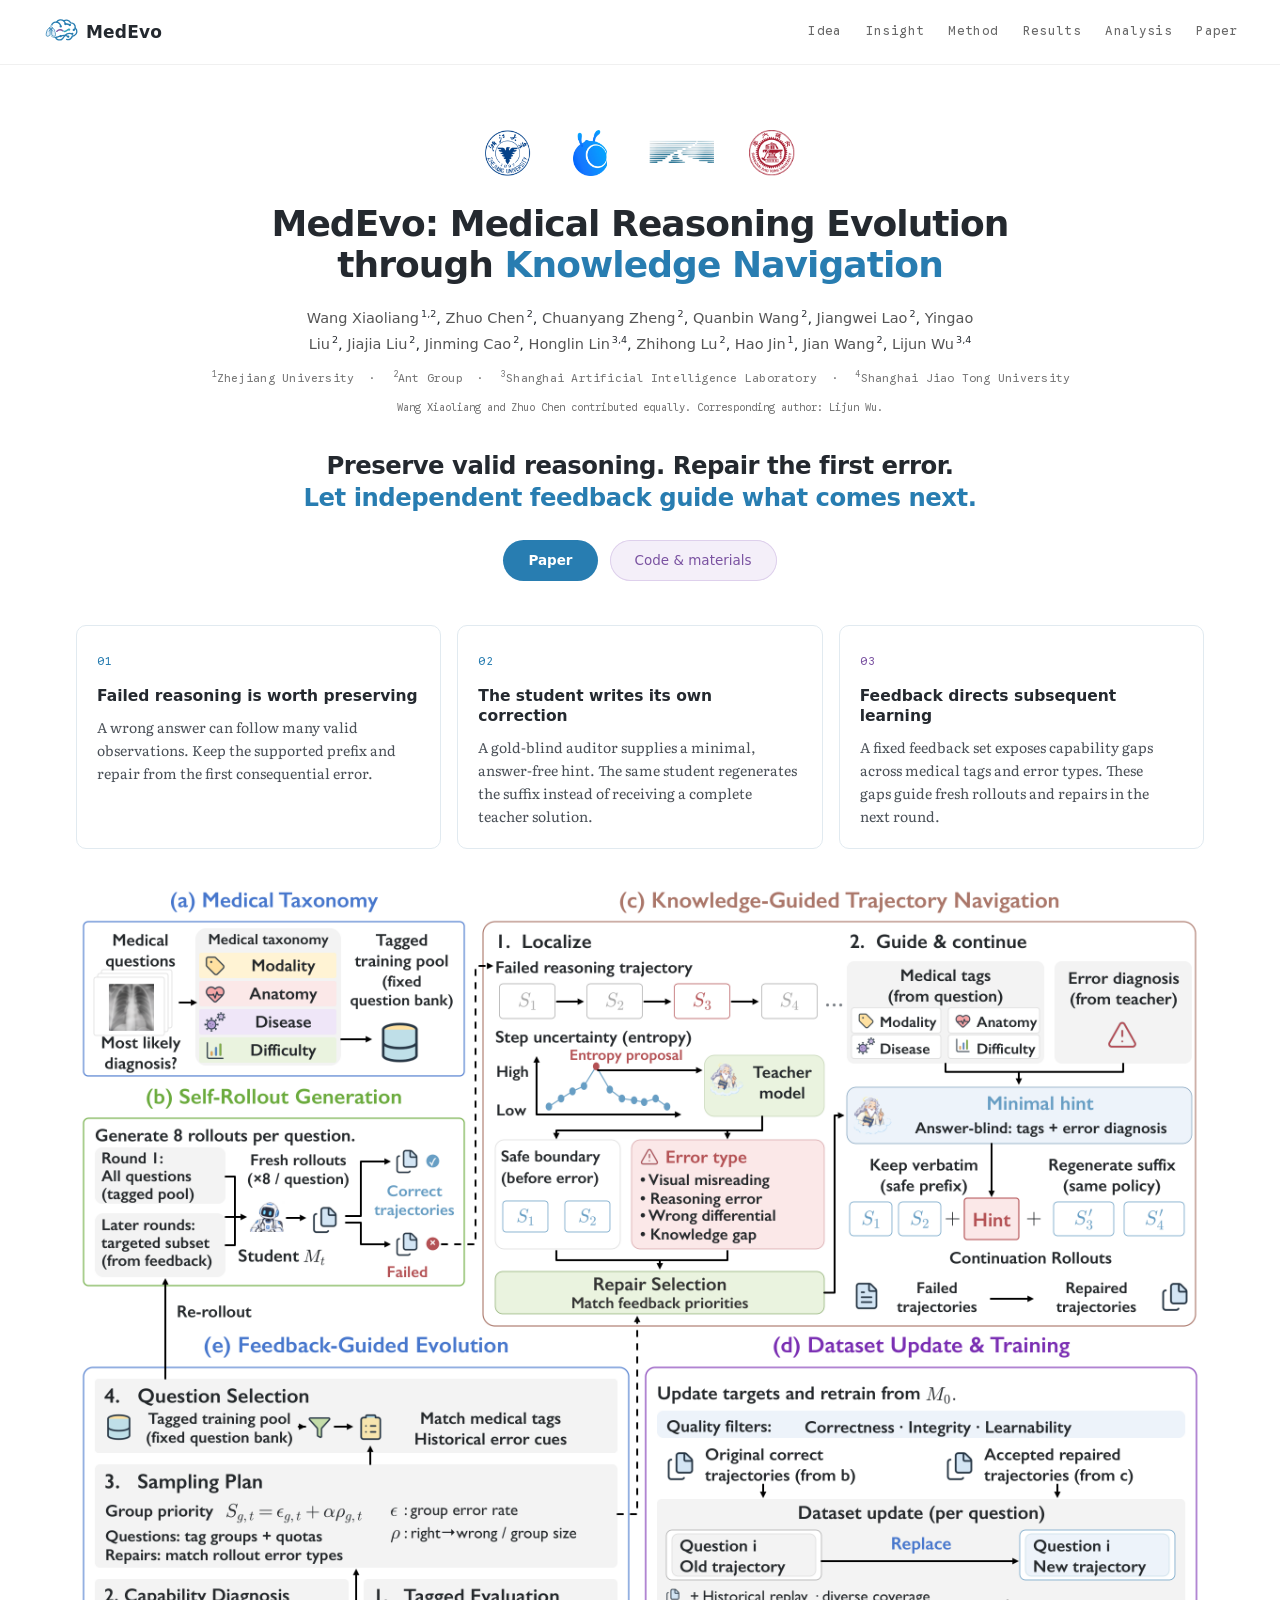
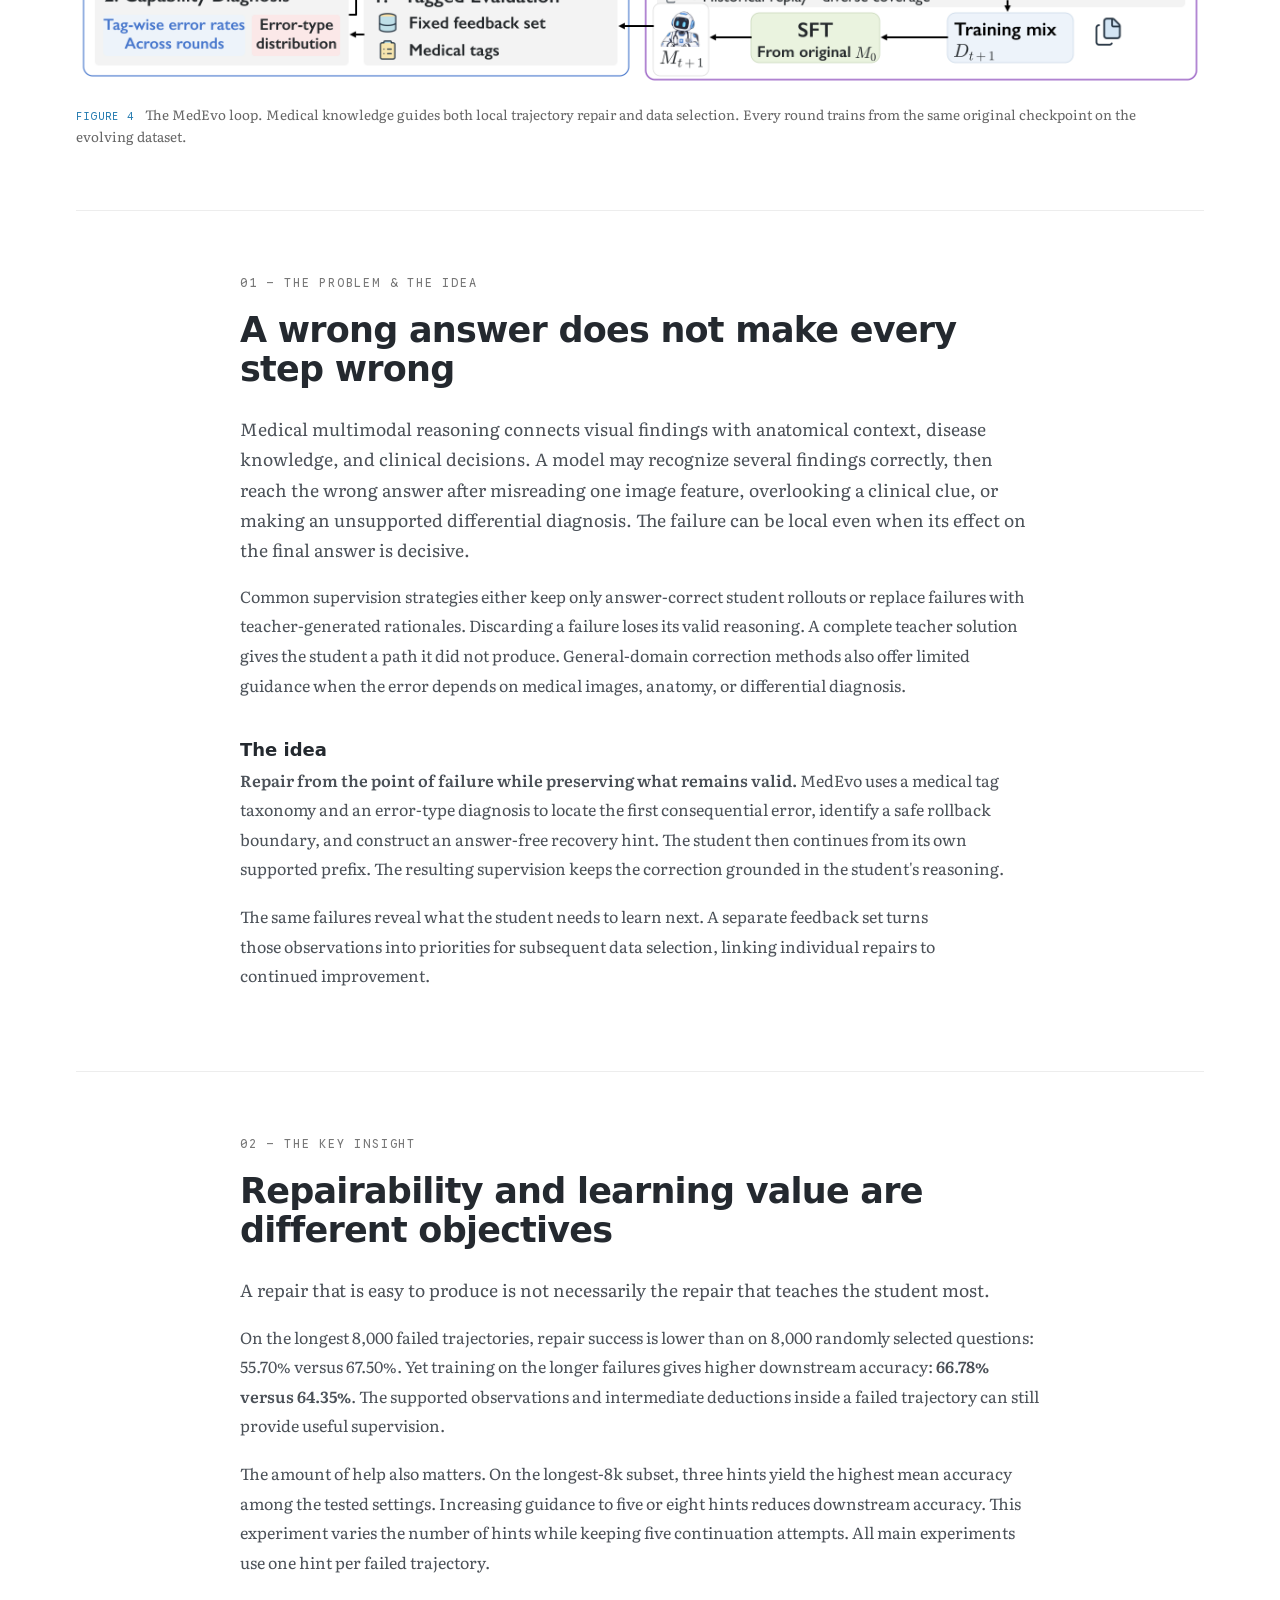
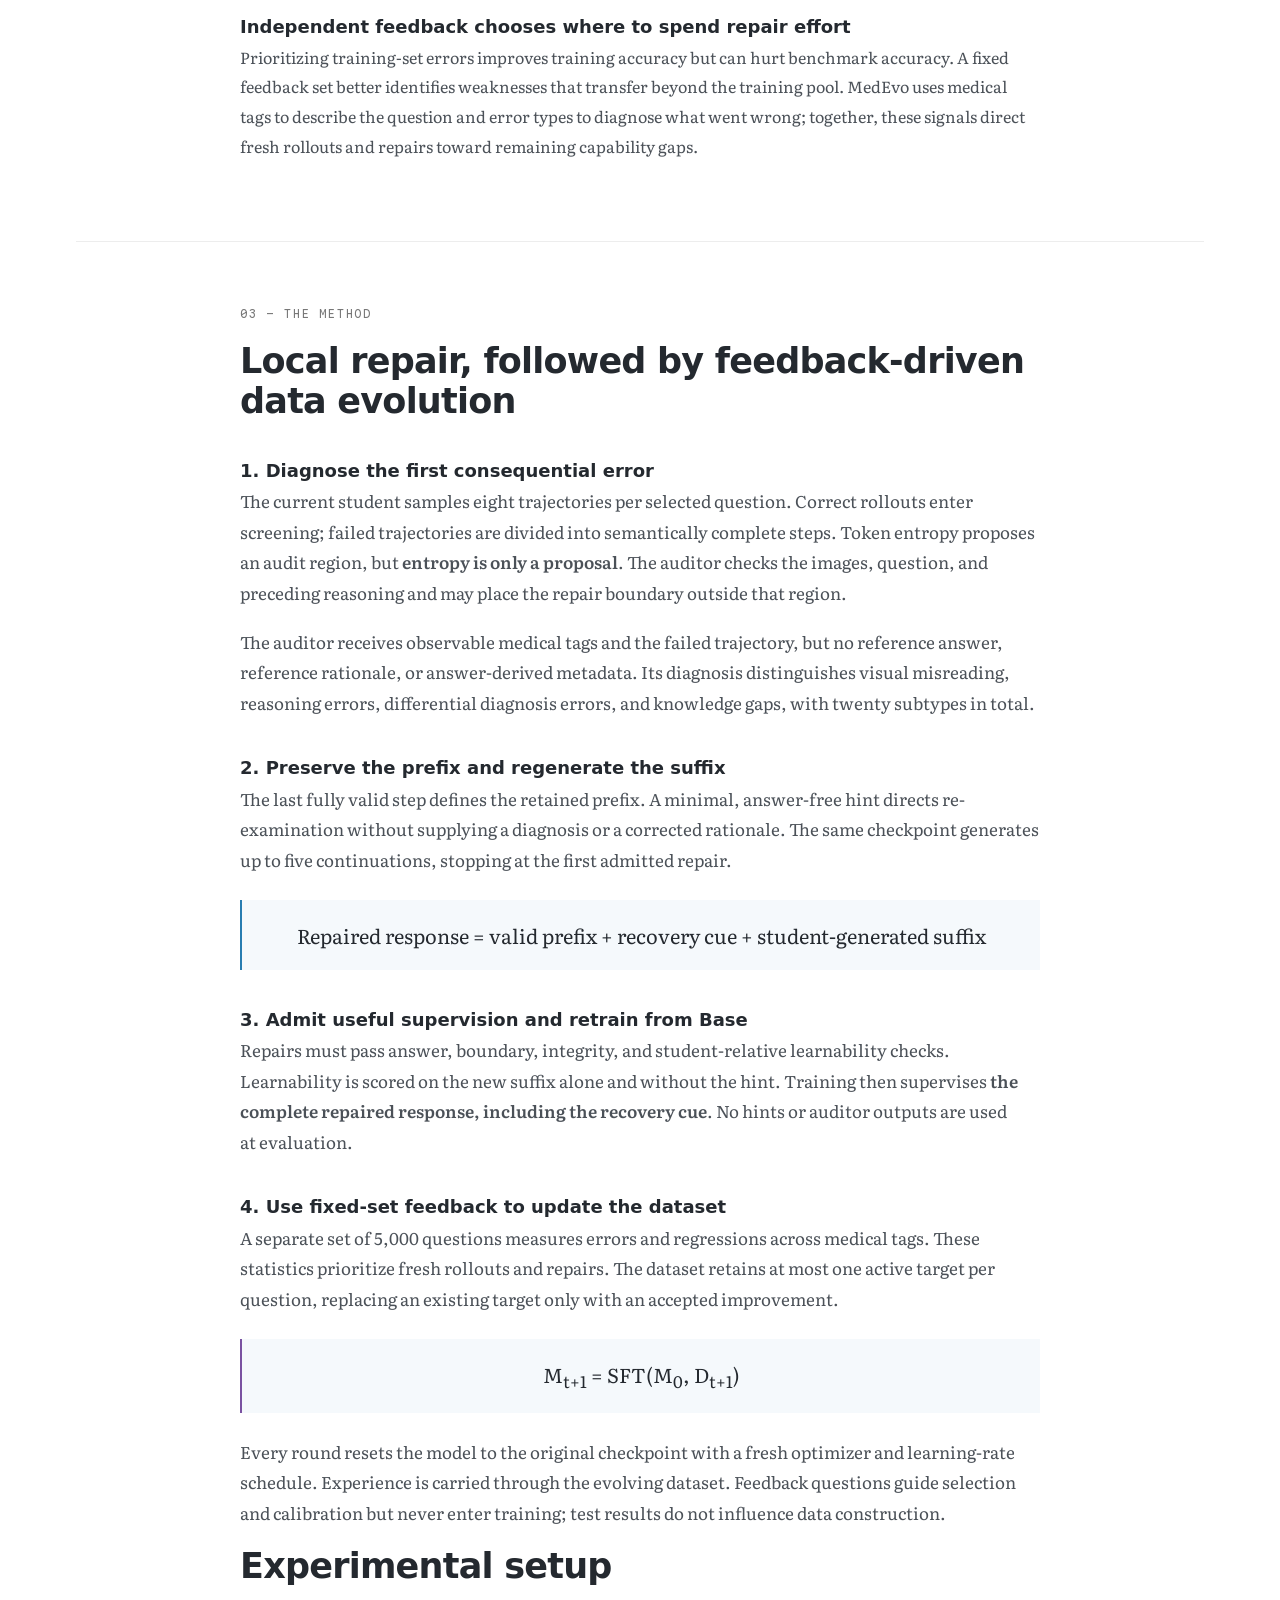
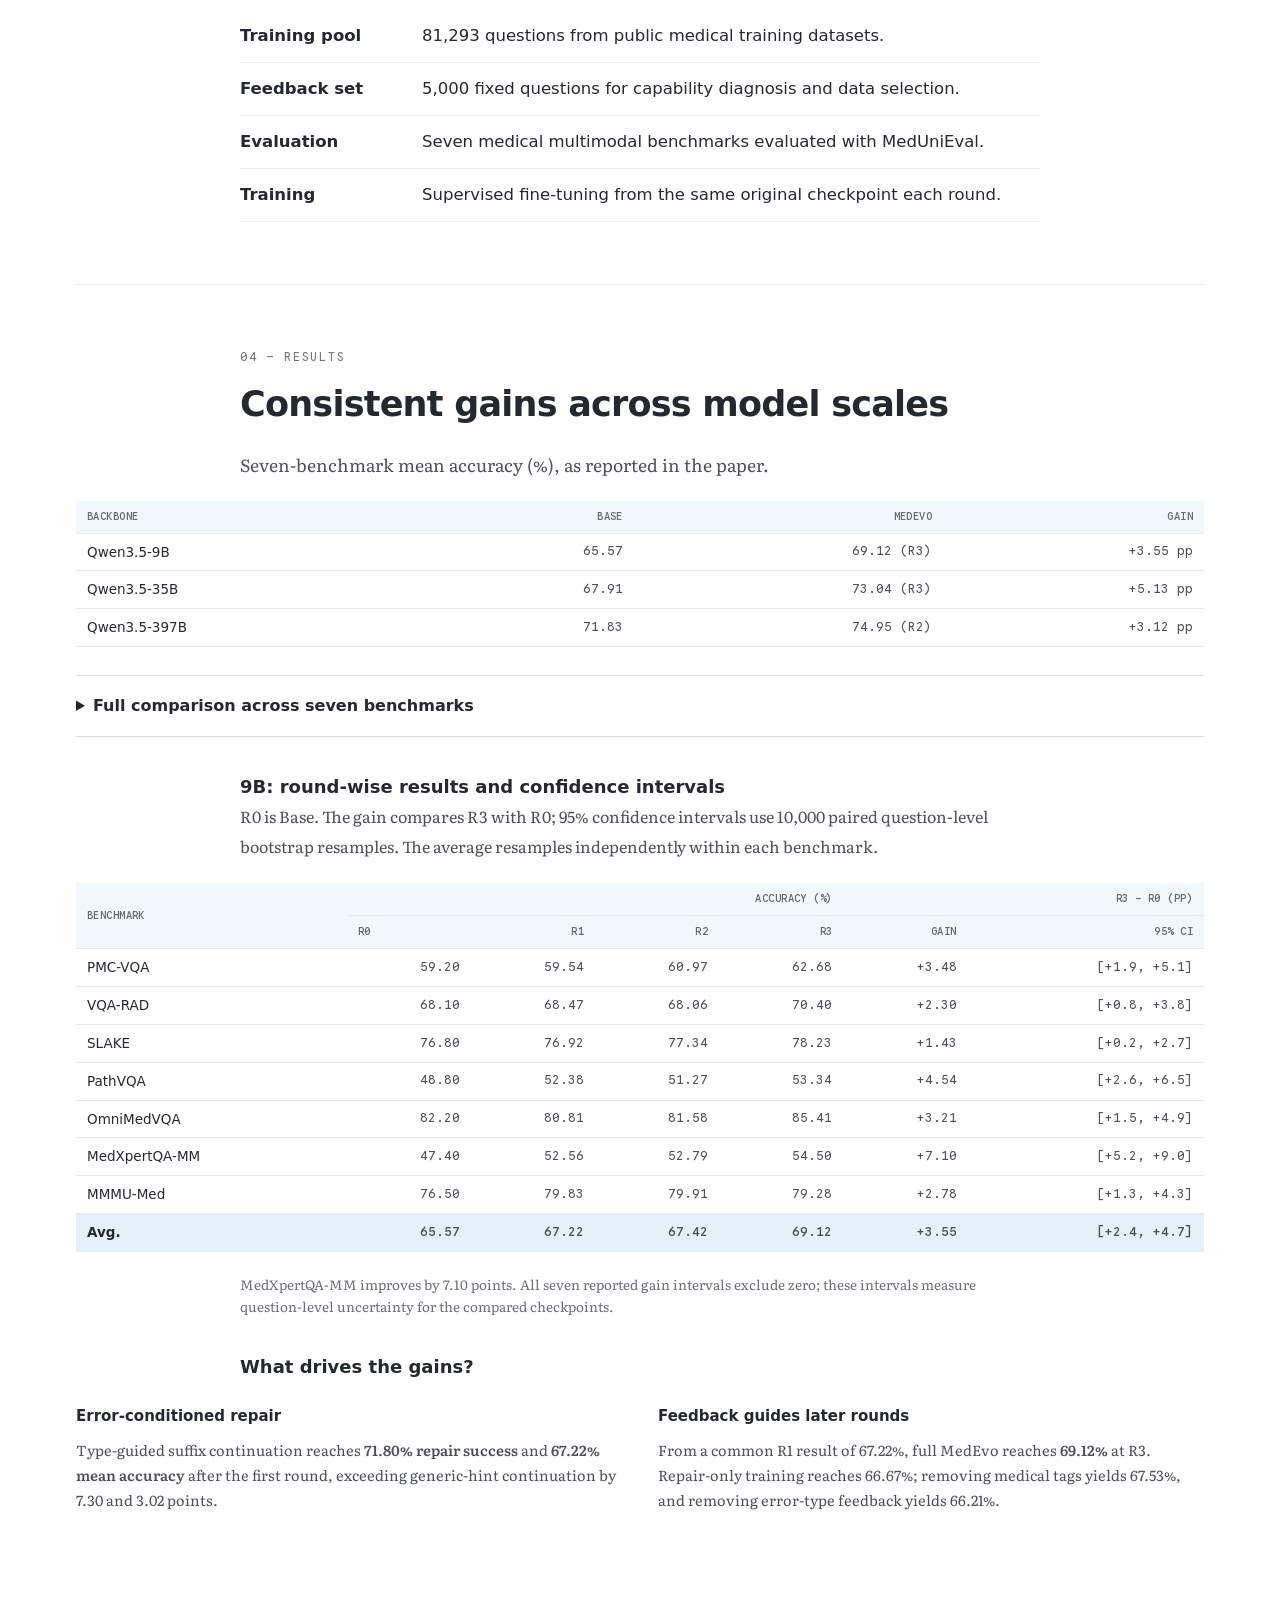
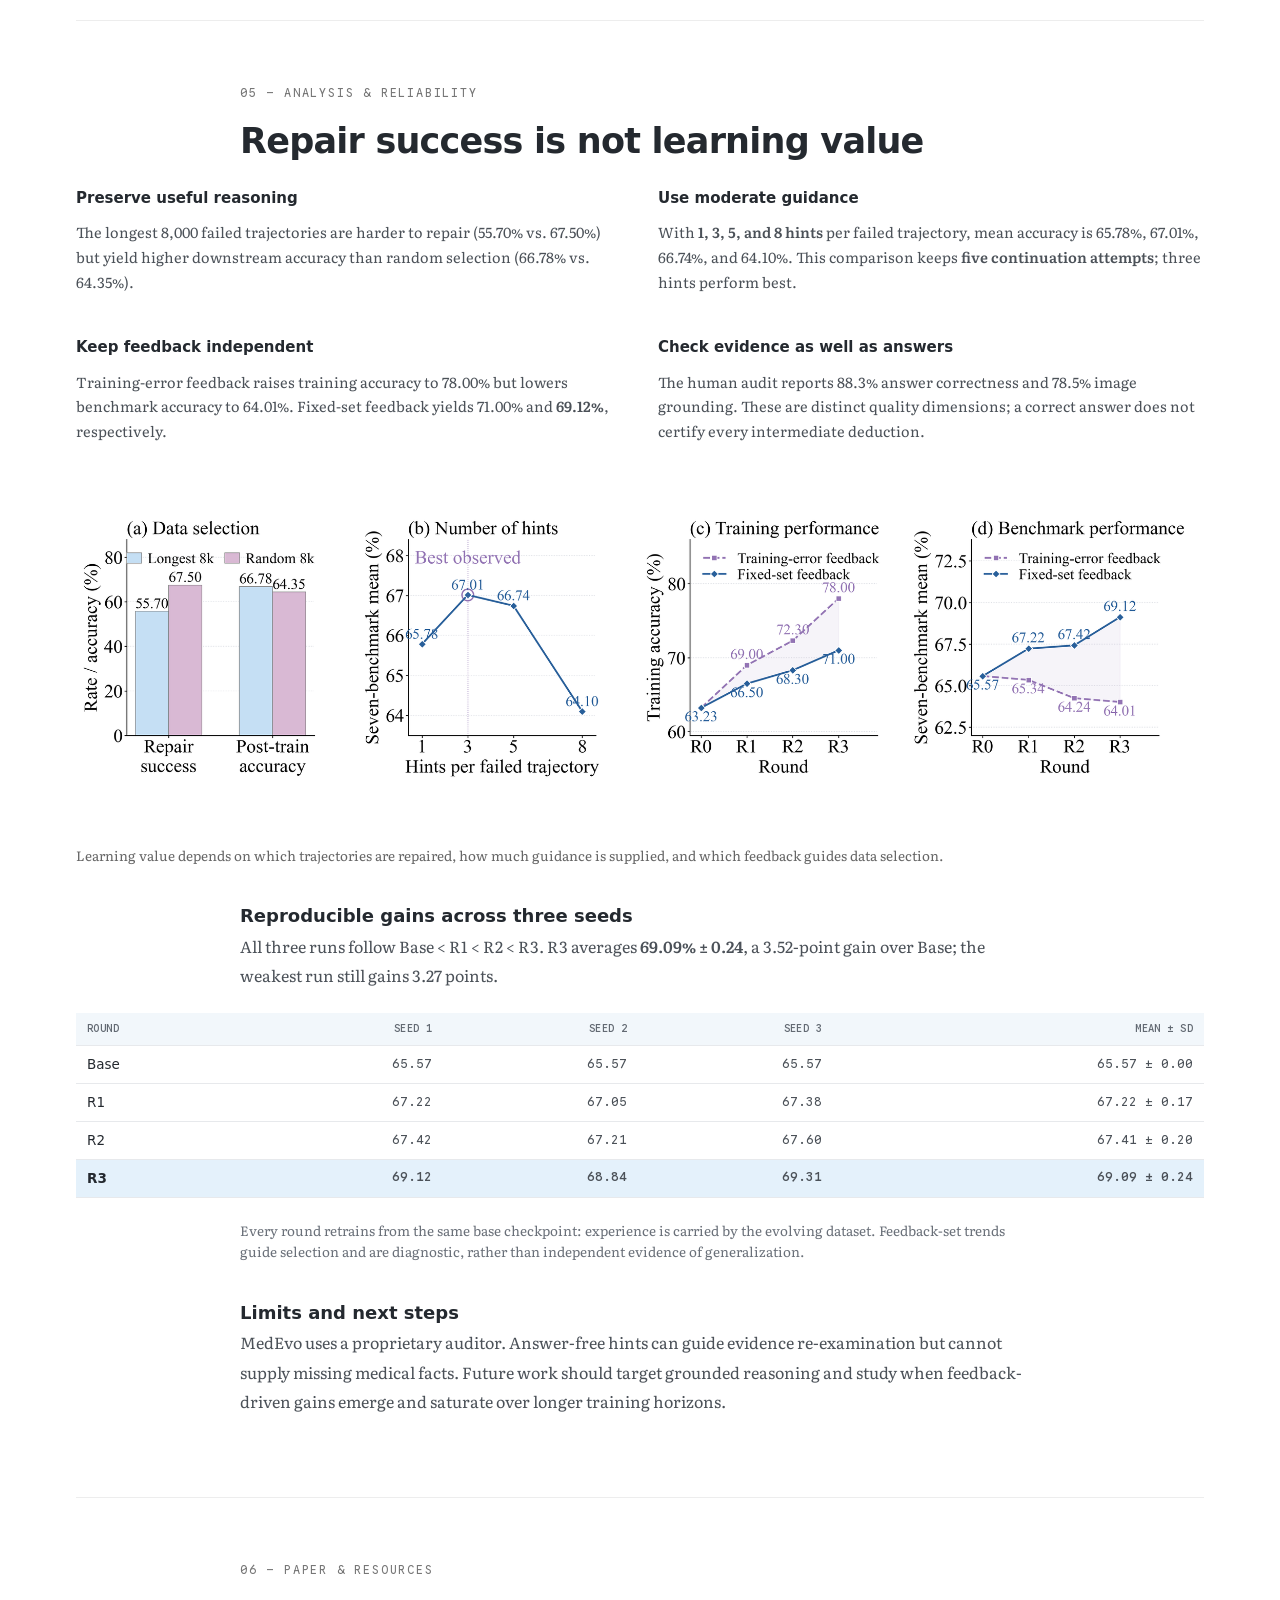
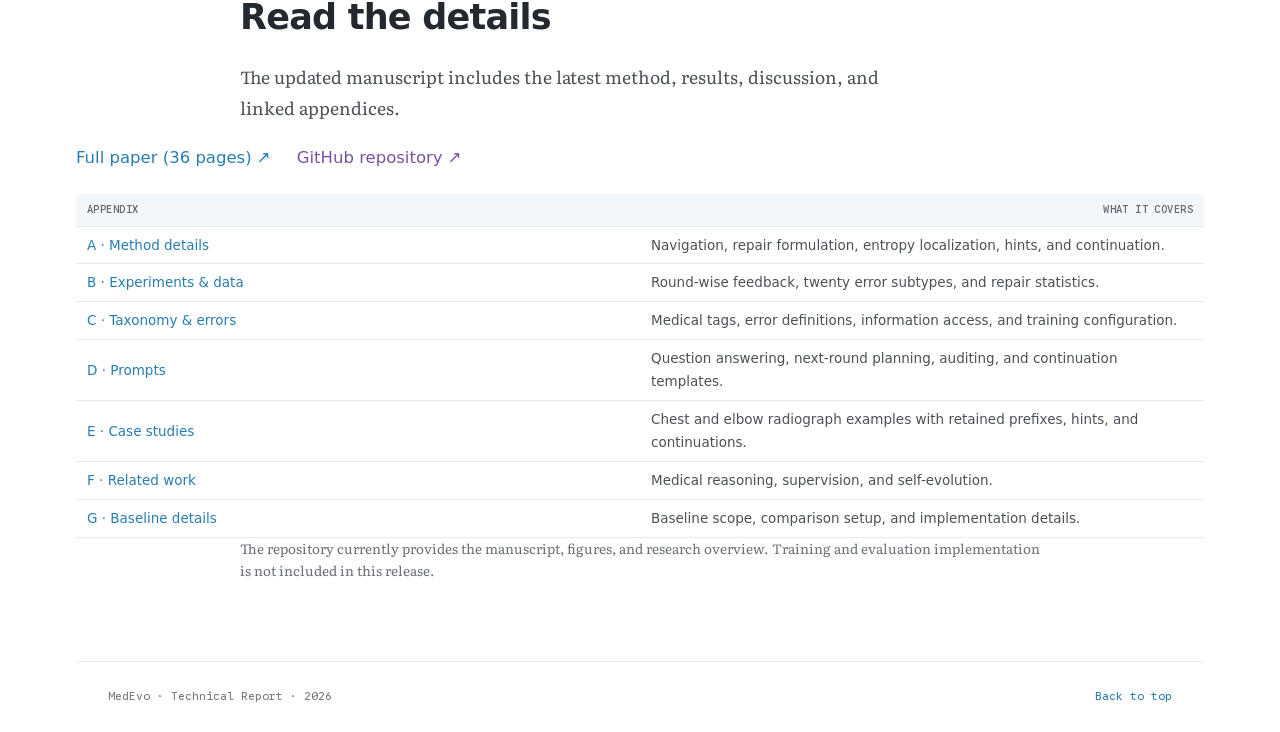
==== docs/index.html @ a7095821 "Update evolution arrows, main figure, and manuscript typography" ====
<!doctype html><html lang="en"><head><meta charset="utf-8"><meta name="viewport" content="width=device-width,initial-scale=1"><title>MedEvo</title><meta name="theme-color" content="#287DB1"><meta name="description" content="MedEvo: Medical Reasoning Evolution through Knowledge Navigation. Medical knowledge guides local trajectory repair and feedback-driven data selection."><link rel="preconnect" href="https://fonts.googleapis.com"><link rel="preconnect" href="https://fonts.gstatic.com" crossorigin><link rel="stylesheet" href="https://fonts.googleapis.com/css2?family=Google+Sans+Flex:wght@300..800&amp;family=Google+Sans+Code:wght@400;500&amp;family=Literata:ital,opsz,wght@0,7..72,400..600;1,7..72,400..600&amp;display=swap"><link rel="stylesheet" href="style.css"><link rel="icon" type="image/svg+xml" href="assets/logos/medevo.svg"><link rel="canonical" href="https://pork-pay.github.io/MedEvo/"><meta property="og:url" content="https://pork-pay.github.io/MedEvo/"></head><body><a class="skip" href="#main">Skip to content</a><header><nav aria-label="Main navigation"><a class="brand" href="#top"><img class="brand-logo" src="assets/logos/medevo.svg" alt="" width="38" height="34">MedEvo</a><div><a href="#idea">Idea</a><a href="#insight">Insight</a><a href="#method">Method</a><a href="#results">Results</a><a href="#analysis">Analysis</a><a href="#resources">Paper</a></div></nav></header><main id="main"><section class="hero" id="top"><div class="institution-logos" aria-label="Author affiliations"><a class="institution" href="https://www.zju.edu.cn/"><span class="logo-frame"><img src="assets/logos/zhejiang-university-symbol.png" alt="Zhejiang University"></span></a><a class="institution" href="https://www.antgroup.com/"><span class="logo-frame"><img src="assets/logos/ant-group-symbol.png" alt="Ant Group"></span></a><a class="institution" href="https://www.shlab.org.cn/"><span class="logo-frame"><img src="assets/logos/shanghai-ai-lab-symbol.png" alt="Shanghai Artificial Intelligence Laboratory"></span></a><a class="institution sjtu" href="https://www.sjtu.edu.cn/"><span class="logo-frame"><img src="assets/logos/shanghai-jiao-tong-symbol.png" alt="Shanghai Jiao Tong University"></span></a></div><h1>MedEvo: Medical Reasoning Evolution<br>through <span>Knowledge Navigation</span></h1><p class="authors"><a href="https://openreview.net/profile?id=~Wang_Xiaoliang2">Wang Xiaoliang</a><sup>1,2</sup>, <a href="https://openreview.net/profile?id=~Zhuo_Chen3">Zhuo Chen</a><sup>2</sup>, <a href="https://openreview.net/profile?id=~Chuanyang_Zheng2">Chuanyang Zheng</a><sup>2</sup>, <a href="https://openreview.net/profile?id=~Quanbin_Wang1">Quanbin Wang</a><sup>2</sup>, <a href="https://openreview.net/profile?id=~Jiangwei_Lao1">Jiangwei Lao</a><sup>2</sup>, <a href="https://openreview.net/profile?id=~Yingao_Liu1">Yingao Liu</a><sup>2</sup>, <a href="https://openreview.net/profile?id=~Jiajia_Liu1">Jiajia Liu</a><sup>2</sup>, <a href="https://openreview.net/profile?id=~Jinming_Cao1">Jinming Cao</a><sup>2</sup>, <a href="https://openreview.net/profile?id=~Honglin_Lin2">Honglin Lin</a><sup>3,4</sup>, <a href="https://openreview.net/profile?id=~Zhihong_Lu2">Zhihong Lu</a><sup>2</sup>, <a href="https://openreview.net/profile?id=~Hao_Jin4">Hao Jin</a><sup>1</sup>, <a href="https://openreview.net/profile?id=~Jian_Wang25">Jian Wang</a><sup>2</sup>, <a href="https://openreview.net/profile?id=~Lijun_Wu1">Lijun Wu</a><sup>3,4</sup></p><p class="affiliations"><sup>1</sup>Zhejiang University &nbsp;·&nbsp; <sup>2</sup>Ant Group &nbsp;·&nbsp; <sup>3</sup>Shanghai Artificial Intelligence Laboratory &nbsp;·&nbsp; <sup>4</sup>Shanghai Jiao Tong University</p><p class="author-note">Wang Xiaoliang and Zhuo Chen contributed equally. Corresponding author: Lijun Wu.</p><p class="lead">Preserve valid reasoning. Repair the first error.<br><span>Let independent feedback guide what comes next.</span></p><div class="actions"><a class="button" href="assets/medevo.pdf">Paper</a><a class="button secondary" href="https://github.com/pork-pay/MedEvo">Code &amp; materials</a></div><ol class="takeaways"><li><span class="number">01</span><h3>Failed reasoning is worth preserving</h3><p>A wrong answer can follow many valid observations. Keep the supported prefix and repair from the first consequential error.</p></li><li><span class="number">02</span><h3>The student writes its own correction</h3><p>A gold-blind auditor supplies a minimal, answer-free hint. The same student regenerates the suffix instead of receiving a complete teacher solution.</p></li><li><span class="number">03</span><h3>Feedback directs subsequent learning</h3><p>A fixed feedback set exposes capability gaps across medical tags and error types. These gaps guide fresh rollouts and repairs in the next round.</p></li></ol><figure><a href="assets/workflow.png"><img src="assets/workflow.png" alt="MedEvo pipeline: medical taxonomy, student rollouts, local repair, dataset updates, and independent feedback" width="2200"></a><figcaption><span>FIGURE 4</span> The MedEvo loop. Medical knowledge guides both local trajectory repair and data selection. Every round trains from the same original checkpoint on the evolving dataset.</figcaption></figure></section><section id="idea"><p class="eyebrow">01 — THE PROBLEM &amp; THE IDEA</p><h2>A wrong answer does not make every step wrong</h2><p>Medical multimodal reasoning connects visual findings with anatomical context, disease knowledge, and clinical decisions. A model may recognize several findings correctly, then reach the wrong answer after misreading one image feature, overlooking a clinical clue, or making an unsupported differential diagnosis. The failure can be local even when its effect on the final answer is decisive.</p><p>Common supervision strategies either keep only answer-correct student rollouts or replace failures with teacher-generated rationales. Discarding a failure loses its valid reasoning. A complete teacher solution gives the student a path it did not produce. General-domain correction methods also offer limited guidance when the error depends on medical images, anatomy, or differential diagnosis.</p><h3>The idea</h3><p><strong>Repair from the point of failure while preserving what remains valid.</strong> MedEvo uses a medical tag taxonomy and an error-type diagnosis to locate the first consequential error, identify a safe rollback boundary, and construct an answer-free recovery hint. The student then continues from its own supported prefix. The resulting supervision keeps the correction grounded in the student's reasoning.</p><p>The same failures reveal what the student needs to learn next. A separate feedback set turns those observations into priorities for subsequent data selection, linking individual repairs to continued improvement.</p></section><section id="insight"><p class="eyebrow">02 — THE KEY INSIGHT</p><h2>Repairability and learning value are different objectives</h2><p class="intro">A repair that is easy to produce is not necessarily the repair that teaches the student most.</p><p>On the longest 8,000 failed trajectories, repair success is lower than on 8,000 randomly selected questions: 55.70% versus 67.50%. Yet training on the longer failures gives higher downstream accuracy: <strong>66.78% versus 64.35%</strong>. The supported observations and intermediate deductions inside a failed trajectory can still provide useful supervision.</p><p>The amount of help also matters. On the longest-8k subset, three hints yield the highest mean accuracy among the tested settings. Increasing guidance to five or eight hints reduces downstream accuracy. This experiment varies the number of hints while keeping five continuation attempts. All main experiments use one hint per failed trajectory.</p><h3>Independent feedback chooses where to spend repair effort</h3><p>Prioritizing training-set errors improves training accuracy but can hurt benchmark accuracy. A fixed feedback set better identifies weaknesses that transfer beyond the training pool. MedEvo uses medical tags to describe the question and error types to diagnose what went wrong; together, these signals direct fresh rollouts and repairs toward remaining capability gaps.</p></section><section id="method"><p class="eyebrow">03 — THE METHOD</p><h2>Local repair, followed by feedback-driven data evolution</h2><h3>1. Diagnose the first consequential error</h3><p>The current student samples eight trajectories per selected question. Correct rollouts enter screening; failed trajectories are divided into semantically complete steps. Token entropy proposes an audit region, but <strong>entropy is only a proposal</strong>. The auditor checks the images, question, and preceding reasoning and may place the repair boundary outside that region.</p><p>The auditor receives observable medical tags and the failed trajectory, but no reference answer, reference rationale, or answer-derived metadata. Its diagnosis distinguishes visual misreading, reasoning errors, differential diagnosis errors, and knowledge gaps, with twenty subtypes in total.</p><h3>2. Preserve the prefix and regenerate the suffix</h3><p>The last fully valid step defines the retained prefix. A minimal, answer-free hint directs re-examination without supplying a diagnosis or a corrected rationale. The same checkpoint generates up to five continuations, stopping at the first admitted repair.</p><div class="equation" aria-label="Repair construction">Repaired response = valid prefix + recovery cue + student-generated suffix</div><h3>3. Admit useful supervision and retrain from Base</h3><p>Repairs must pass answer, boundary, integrity, and student-relative learnability checks. Learnability is scored on the new suffix alone and without the hint. Training then supervises <strong>the complete repaired response, including the recovery cue</strong>. No hints or auditor outputs are used at evaluation.</p><h3>4. Use fixed-set feedback to update the dataset</h3><p>A separate set of 5,000 questions measures errors and regressions across medical tags. These statistics prioritize fresh rollouts and repairs. The dataset retains at most one active target per question, replacing an existing target only with an accepted improvement.</p><div class="equation" aria-label="Round update">M<sub>t+1</sub> = SFT(M<sub>0</sub>, D<sub>t+1</sub>)</div><p>Every round resets the model to the original checkpoint with a fresh optimizer and learning-rate schedule. Experience is carried through the evolving dataset. Feedback questions guide selection and calibration but never enter training; test results do not influence data construction.</p><h2>Experimental setup</h2><dl><div><dt>Training pool</dt><dd>81,293 questions from public medical training datasets.</dd></div><div><dt>Feedback set</dt><dd>5,000 fixed questions for capability diagnosis and data selection.</dd></div><div><dt>Evaluation</dt><dd>Seven medical multimodal benchmarks evaluated with MedUniEval.</dd></div><div><dt>Training</dt><dd>Supervised fine-tuning from the same original checkpoint each round.</dd></div></dl></section><section id="results"><p class="eyebrow">04 — RESULTS</p><h2>Consistent gains across model scales</h2><p>Seven-benchmark mean accuracy (%), as reported in the paper.</p><div class="table-wrap" tabindex="0" role="region" aria-label="Model scale results"><table><thead><tr><th scope="col">Backbone</th><th scope="col">Base</th><th scope="col">MedEvo</th><th scope="col">Gain</th></tr></thead><tbody><tr><th scope="row">Qwen3.5-9B</th><td>65.57</td><td>69.12 (R3)</td><td>+3.55 pp</td></tr><tr><th scope="row">Qwen3.5-35B</th><td>67.91</td><td>73.04 (R3)</td><td>+5.13 pp</td></tr><tr><th scope="row">Qwen3.5-397B</th><td>71.83</td><td>74.95 (R2)</td><td>+3.12 pp</td></tr></tbody></table></div>
<details><summary>Full comparison across seven benchmarks</summary><h3>Comparison across seven benchmarks</h3><p>Results from Table 2 of the manuscript. The 9B and 35B MedEvo rows use R3. External models provide comparison context.</p><div class="table-wrap" tabindex="0" role="region" aria-label="Full benchmark comparison"><table class="benchmark"><thead><tr><th scope="col">Model</th><th scope="col">PMC-VQA</th><th scope="col">VQA-RAD</th><th scope="col">SLAKE</th><th scope="col">PathVQA</th><th scope="col">OmniMedVQA</th><th scope="col">MedXpertQA-MM</th><th scope="col">MMMU-Med</th><th scope="col">Avg.</th></tr></thead><tbody><tr><th scope="row">GPT-5.6-sol</th><td>60.43</td><td>70.29</td><td>81.34</td><td>54.84</td><td>76.67</td><td>77.50</td><td>86.24</td><td>72.47</td></tr><tr><th scope="row">Gemini-3.8-Flash</th><td>64.52</td><td>74.72</td><td>81.34</td><td>58.58</td><td>80.76</td><td>86.30</td><td>89.10</td><td>76.47</td></tr><tr><th scope="row">LLaVA-Med-7B</th><td>30.50</td><td>53.70</td><td>48.00</td><td>38.80</td><td>44.30</td><td>20.30</td><td>29.30</td><td>37.84</td></tr><tr><th scope="row">HuatuoGPT-V-7B</th><td>53.30</td><td>67.00</td><td>67.80</td><td>48.00</td><td>74.20</td><td>21.60</td><td>47.30</td><td>54.17</td></tr><tr><th scope="row">BiMediX2-8B</th><td>43.50</td><td>49.20</td><td>57.70</td><td>37.00</td><td>63.30</td><td>21.80</td><td>39.80</td><td>44.61</td></tr><tr><th scope="row">InternVL2.5-8B</th><td>51.30</td><td>59.40</td><td>69.00</td><td>42.10</td><td>81.30</td><td>21.70</td><td>53.50</td><td>54.04</td></tr><tr><th scope="row">InternVL3-8B</th><td>53.80</td><td>65.40</td><td>72.80</td><td>48.60</td><td>79.10</td><td>22.40</td><td>59.20</td><td>57.33</td></tr><tr><th scope="row">LINGSHU-7B</th><td>56.30</td><td>67.90</td><td>83.10</td><td>61.90</td><td>82.90</td><td>26.70</td><td>54.00</td><td>61.83</td></tr><tr><th scope="row">Qwen3.5-9B (Base)</th><td>59.20</td><td>68.10</td><td>76.80</td><td>48.80</td><td>82.20</td><td>47.40</td><td>76.50</td><td>65.57</td></tr><tr><th scope="row">Baseline 1 (HHD)</th><td>58.93</td><td>67.65</td><td>71.45</td><td>50.12</td><td>82.35</td><td>48.75</td><td>76.90</td><td>65.16</td></tr><tr><th scope="row">Baseline 2 (TrajFusion)</th><td>59.32</td><td>69.12</td><td>77.23</td><td>49.23</td><td>83.46</td><td>49.56</td><td>77.20</td><td>66.45</td></tr><tr><th scope="row">Baseline 3 (Teacher SFT)</th><td>61.23</td><td>70.15</td><td>71.60</td><td>53.20</td><td>81.90</td><td>52.30</td><td>78.14</td><td>66.93</td></tr><tr class="highlight"><th scope="row">MedEvo (9B)</th><td>62.68</td><td>70.40</td><td>78.23</td><td>53.34</td><td>85.41</td><td>54.50</td><td>79.28</td><td>69.12</td></tr><tr><th scope="row">HealthGPT-14B</th><td>56.40</td><td>65.00</td><td>66.10</td><td>56.70</td><td>75.20</td><td>24.70</td><td>49.60</td><td>56.24</td></tr><tr><th scope="row">HuatuoGPT-V-34B</th><td>56.60</td><td>61.40</td><td>69.50</td><td>44.40</td><td>74.00</td><td>22.10</td><td>51.80</td><td>54.26</td></tr><tr><th scope="row">InternVL3-14B</th><td>54.10</td><td>66.30</td><td>72.80</td><td>48.00</td><td>78.90</td><td>23.10</td><td>63.10</td><td>58.04</td></tr><tr><th scope="row">InternVL2.5-38B</th><td>57.20</td><td>61.40</td><td>70.30</td><td>46.90</td><td>79.90</td><td>24.40</td><td>61.60</td><td>57.39</td></tr><tr><th scope="row">InternVL3-38B</th><td>56.60</td><td>65.40</td><td>72.70</td><td>51.00</td><td>79.80</td><td>25.20</td><td>65.20</td><td>59.41</td></tr><tr><th scope="row">LINGSHU-32B</th><td>57.90</td><td>76.50</td><td>89.20</td><td>65.90</td><td>83.40</td><td>30.90</td><td>62.30</td><td>66.59</td></tr><tr><th scope="row">Qwen3.5-35B (Base)</th><td>62.40</td><td>70.50</td><td>70.10</td><td>49.15</td><td>83.20</td><td>60.00</td><td>80.00</td><td>67.91</td></tr><tr class="highlight"><th scope="row">MedEvo (35B)</th><td>64.63</td><td>75.83</td><td>80.30</td><td>56.01</td><td>83.97</td><td>66.50</td><td>84.02</td><td>73.04</td></tr></tbody></table></div><p class="note">MedEvo improves the 9B mean by 2.19 points over teacher-distillation SFT. The 35B and 397B results exceed GPT-5.6-sol’s mean; Gemini-3.8-Flash remains strongest in this comparison at 76.47%.</p></details><h3>9B: round-wise results and confidence intervals</h3><p>R0 is Base. The gain compares R3 with R0; 95% confidence intervals use 10,000 paired question-level bootstrap resamples. The average resamples independently within each benchmark.</p><div class="table-wrap" tabindex="0" role="region" aria-label="Round-wise accuracy and bootstrap confidence intervals"><table class="rounds"><thead><tr><th rowspan="2" scope="col">Benchmark</th><th colspan="4" scope="colgroup">Accuracy (%)</th><th colspan="2" scope="colgroup">R3 − R0 (pp)</th></tr><tr><th scope="col">R0</th><th scope="col">R1</th><th scope="col">R2</th><th scope="col">R3</th><th scope="col">Gain</th><th scope="col">95% CI</th></tr></thead><tbody><tr><th scope="row">PMC-VQA</th><td>59.20</td><td>59.54</td><td>60.97</td><td>62.68</td><td>+3.48</td><td>[+1.9, +5.1]</td></tr><tr><th scope="row">VQA-RAD</th><td>68.10</td><td>68.47</td><td>68.06</td><td>70.40</td><td>+2.30</td><td>[+0.8, +3.8]</td></tr><tr><th scope="row">SLAKE</th><td>76.80</td><td>76.92</td><td>77.34</td><td>78.23</td><td>+1.43</td><td>[+0.2, +2.7]</td></tr><tr><th scope="row">PathVQA</th><td>48.80</td><td>52.38</td><td>51.27</td><td>53.34</td><td>+4.54</td><td>[+2.6, +6.5]</td></tr><tr><th scope="row">OmniMedVQA</th><td>82.20</td><td>80.81</td><td>81.58</td><td>85.41</td><td>+3.21</td><td>[+1.5, +4.9]</td></tr><tr><th scope="row">MedXpertQA-MM</th><td>47.40</td><td>52.56</td><td>52.79</td><td>54.50</td><td>+7.10</td><td>[+5.2, +9.0]</td></tr><tr><th scope="row">MMMU-Med</th><td>76.50</td><td>79.83</td><td>79.91</td><td>79.28</td><td>+2.78</td><td>[+1.3, +4.3]</td></tr><tr class="highlight"><th scope="row">Avg.</th><td>65.57</td><td>67.22</td><td>67.42</td><td>69.12</td><td>+3.55</td><td>[+2.4, +4.7]</td></tr></tbody></table></div><p class="note">MedXpertQA-MM improves by 7.10 points. All seven reported gain intervals exclude zero; these intervals measure question-level uncertainty for the compared checkpoints.</p>
<h3>What drives the gains?</h3><div class="findings"><article><h4>Error-conditioned repair</h4><p>Type-guided suffix continuation reaches <strong>71.80% repair success</strong> and <strong>67.22% mean accuracy</strong> after the first round, exceeding generic-hint continuation by 7.30 and 3.02 points.</p></article><article><h4>Feedback guides later rounds</h4><p>From a common R1 result of 67.22%, full MedEvo reaches <strong>69.12%</strong> at R3. Repair-only training reaches 66.67%; removing medical tags yields 67.53%, and removing error-type feedback yields 66.21%.</p></article></div></section><section id="analysis"><p class="eyebrow">05 — ANALYSIS &amp; RELIABILITY</p><h2>Repair success is not learning value</h2><div class="findings"><article><h4>Preserve useful reasoning</h4><p>The longest 8,000 failed trajectories are harder to repair (55.70% vs. 67.50%) but yield higher downstream accuracy than random selection (66.78% vs. 64.35%).</p></article><article><h4>Use moderate guidance</h4><p>With <strong>1, 3, 5, and 8 hints</strong> per failed trajectory, mean accuracy is 65.78%, 67.01%, 66.74%, and 64.10%. This comparison keeps <strong>five continuation attempts</strong>; three hints perform best.</p></article><article><h4>Keep feedback independent</h4><p>Training-error feedback raises training accuracy to 78.00% but lowers benchmark accuracy to 64.01%. Fixed-set feedback yields 71.00% and <strong>69.12%</strong>, respectively.</p></article><article><h4>Check evidence as well as answers</h4><p>The human audit reports 88.3% answer correctness and 78.5% image grounding. These are distinct quality dimensions; a correct answer does not certify every intermediate deduction.</p></article></div><figure><a href="assets/selection.png"><img src="assets/selection.png" alt="Figure 5: trajectory selection, number of hints, and training versus fixed-set feedback" loading="lazy"></a><figcaption>Learning value depends on which trajectories are repaired, how much guidance is supplied, and which feedback guides data selection.</figcaption></figure><h3>Reproducible gains across three seeds</h3><p>All three runs follow Base &lt; R1 &lt; R2 &lt; R3. R3 averages <strong>69.09% ± 0.24</strong>, a 3.52-point gain over Base; the weakest run still gains 3.27 points.</p><div class="table-wrap" tabindex="0" role="region" aria-label="Training stability"><table><thead><tr><th>Round</th><th>Seed 1</th><th>Seed 2</th><th>Seed 3</th><th>Mean ± SD</th></tr></thead><tbody><tr><th>Base</th><td>65.57</td><td>65.57</td><td>65.57</td><td>65.57 ± 0.00</td></tr><tr><th>R1</th><td>67.22</td><td>67.05</td><td>67.38</td><td>67.22 ± 0.17</td></tr><tr><th>R2</th><td>67.42</td><td>67.21</td><td>67.60</td><td>67.41 ± 0.20</td></tr><tr class="highlight"><th>R3</th><td>69.12</td><td>68.84</td><td>69.31</td><td>69.09 ± 0.24</td></tr></tbody></table></div><p class="note">Every round retrains from the same base checkpoint: experience is carried by the evolving dataset. Feedback-set trends guide selection and are diagnostic, rather than independent evidence of generalization.</p><h3>Limits and next steps</h3><p>MedEvo uses a proprietary auditor. Answer-free hints can guide evidence re-examination but cannot supply missing medical facts. Future work should target grounded reasoning and study when feedback-driven gains emerge and saturate over longer training horizons.</p></section><section id="resources"><p class="eyebrow">06 — PAPER &amp; RESOURCES</p><h2>Read the details</h2><p>The updated manuscript includes the latest method, results, discussion, and linked appendices.</p><div class="resource-links"><a href="assets/medevo.pdf">Full paper (36 pages) ↗</a><a href="https://github.com/pork-pay/MedEvo">GitHub repository ↗</a></div><table class="guide"><thead><tr><th scope="col">Appendix</th><th scope="col">What it covers</th></tr></thead><tbody><tr><th scope="row"><a href="assets/medevo.pdf#page=19">A · Method details</a></th><td>Navigation, repair formulation, entropy localization, hints, and continuation.</td></tr><tr><th scope="row"><a href="assets/medevo.pdf#page=21">B · Experiments &amp; data</a></th><td>Round-wise feedback, twenty error subtypes, and repair statistics.</td></tr><tr><th scope="row"><a href="assets/medevo.pdf#page=24">C · Taxonomy &amp; errors</a></th><td>Medical tags, error definitions, information access, and training configuration.</td></tr><tr><th scope="row"><a href="assets/medevo.pdf#page=28">D · Prompts</a></th><td>Question answering, next-round planning, auditing, and continuation templates.</td></tr><tr><th scope="row"><a href="assets/medevo.pdf#page=31">E · Case studies</a></th><td>Chest and elbow radiograph examples with retained prefixes, hints, and continuations.</td></tr><tr><th scope="row"><a href="assets/medevo.pdf#page=34">F · Related work</a></th><td>Medical reasoning, supervision, and self-evolution.</td></tr><tr><th scope="row"><a href="assets/medevo.pdf#page=35">G · Baseline details</a></th><td>Baseline scope, comparison setup, and implementation details.</td></tr></tbody></table><p class="note">The repository currently provides the manuscript, figures, and research overview. Training and evaluation implementation is not included in this release.</p></section></main><footer><span>MedEvo · Technical Report · 2026</span><a href="#top">Back to top</a></footer></body></html>
---- docs/style.css ----
*{box-sizing:border-box}html{scroll-padding-top:80px}body{margin:0;background:#fff;color:#24292f;font:16.5px/1.75 -apple-system,BlinkMacSystemFont,"Segoe UI",Arial,sans-serif}a{color:#4165ab;text-decoration:none}a:hover{text-decoration:underline}a:focus-visible,summary:focus-visible,.table-wrap:focus-visible{outline:2px solid #4165ab;outline-offset:4px}header{border-bottom:1px solid #f0f0f0;background:#fff}nav{max-width:1260px;margin:auto;padding:0 32px;min-height:64px;display:flex;align-items:center;justify-content:space-between;gap:24px}.brand{font-size:18px;color:#24292f;font-weight:700}nav div{display:flex;gap:24px}nav div a,.eyebrow,.number,.affiliations,.author-note,figcaption span{font-family:ui-monospace,SFMono-Regular,Consolas,monospace}nav div a{font-size:12px;color:#686868}main{max-width:1120px;margin:auto;padding:0 28px}section{padding:62px 0;border-bottom:1px solid #ededed}.hero{text-align:center;padding-top:44px}.eyebrow{font-size:12px;letter-spacing:.15em;color:#777;margin:0 0 18px}h1{font-size:36px;line-height:1.22;letter-spacing:-1.1px;max-width:1020px;margin:30px auto 20px;font-weight:750}h1 span,.lead span{color:#4165ab}h2{font-size:34px;line-height:1.25;letter-spacing:-.8px;margin:0 0 24px}h3{font-size:21px;line-height:1.4;margin:30px 0 12px}h4{font-size:18px;line-height:1.4;margin:0 0 12px}p{margin:0 0 18px}.authors{font-size:14px;line-height:1.9;max-width:990px;margin:0 auto 10px}.authors a{color:#555}sup{font-size:9px;margin-left:2px}.affiliations{font-size:11px;color:#777;line-height:1.9;max-width:1010px;margin:0 auto 10px}.author-note{font-size:10px;color:#777;margin:0 0 30px}.lead{font-size:24px;line-height:1.45;font-weight:650;letter-spacing:-.5px;margin:30px auto 24px}.institution-logos{display:flex;justify-content:center;align-items:center;gap:34px;margin:20px auto 26px}.institution{display:block}.logo-frame{display:flex;align-items:center;justify-content:center;width:48px;height:48px}.logo-frame img{max-height:46px;max-width:46px;object-fit:contain}.institution:nth-child(3) .logo-frame{width:66px}.institution:nth-child(3) img{max-width:66px}.actions{display:flex;justify-content:center;gap:12px;margin:26px 0 44px}.button{background:#4165ab;color:white;border-radius:24px;padding:9px 25px;font-size:14px;line-height:1.5}.button:hover{color:white;background:#34518b;text-decoration:none}.secondary{background:#24292f}.takeaways{display:grid;grid-template-columns:repeat(3,1fr);gap:16px;list-style:none;margin:0 0 36px;padding:0;text-align:left}.takeaways li{border:1px solid #e8e8e8;border-radius:10px;padding:20px}.number{font-size:11px;color:#4165ab}.takeaways h3{font-size:17px;margin:12px 0 10px}.takeaways p{font-family:Georgia,serif;font-size:15px;line-height:1.7;color:#626262;margin:0}figure{margin:30px 0 0;text-align:left}img{display:block;width:auto;max-width:100%;height:auto}figcaption{font-size:13px;color:#666;line-height:1.7;margin:14px 0 0}figcaption span{color:#4165ab;font-size:11px;margin-right:8px}section:not(.hero)>p,section:not(.hero)>h3{max-width:1000px}.intro{font-size:20px;color:#5e6369}.equation{background:#fafafa;border-left:2px solid #d5dbe7;padding:18px 24px;margin:24px 0;font-family:Georgia,serif;text-align:center;font-size:20px}strong{font-weight:650;color:inherit}.table-wrap{overflow:auto;margin:22px 0}table{width:100%;border-collapse:collapse;font-size:13px;line-height:1.55}th,td{padding:10px 12px;border-bottom:1px solid #e7e9ec}thead th{font-size:11px;letter-spacing:.04em;text-transform:uppercase;background:#f6f7f8;color:#636a73;text-align:right}thead th:first-child,tbody th{text-align:left}tbody th{font-weight:500}td{text-align:right;font-variant-numeric:tabular-nums}.highlight{background:#eef3fc}.highlight th,.highlight td{font-weight:650}.rounds{min-width:800px}.benchmark{min-width:1020px}.benchmark th:first-child{min-width:205px}.note{font-size:13px;color:#6a7078;line-height:1.7}details{border-top:1px solid #ddd;border-bottom:1px solid #ddd;margin:28px 0;padding:16px 0}summary{cursor:pointer;font-size:16px;font-weight:600}.findings{display:grid;grid-template-columns:1fr 1fr;gap:26px 36px;margin:28px 0}.findings article{padding:0}.findings p{font-size:15px;color:#535963}dl{margin:0}dl div{display:grid;grid-template-columns:170px 1fr;gap:12px;padding:12px 0;border-bottom:1px solid #eee}dt{font-weight:600}dd{margin:0}.resource-links{display:flex;gap:26px;margin:22px 0}.guide th{width:30%}.guide td{text-align:left}footer{max-width:1120px;padding:25px 28px;margin:auto;display:flex;justify-content:space-between;font-size:12px;color:#777}.skip{position:absolute;top:-100px}.skip:focus{top:10px;left:10px;background:white;padding:10px}@media(max-width:720px){nav{padding:14px 20px;flex-wrap:wrap;gap:10px}nav div{gap:17px;flex-wrap:wrap}nav div a{font-size:11px}main{padding:0 20px}.hero{padding-top:32px}h1{font-size:28px;letter-spacing:-.6px}h1 br{display:none}h2{font-size:28px}.lead{font-size:20px}.authors{font-size:13px}.institution-logos{gap:26px}.takeaways{grid-template-columns:1fr}.takeaways li{padding:18px}.findings{grid-template-columns:1fr}section{padding:40px 0}.equation{font-size:17px;padding:14px}.affiliations{font-size:10px}dl div{grid-template-columns:1fr;gap:4px}.guide{font-size:12px}th,td{padding:9px 8px}.resource-links{flex-wrap:wrap}footer{gap:20px}}@media print{header,.actions,footer{display:none}body{font-size:11pt}section{padding:20px 0}details{display:block}}
/* Typography matched to Dream-RSI's measured desktop and mobile rules. */
:root{--display:'Google Sans Flex','Google Sans','Noto Sans',system-ui,-apple-system,sans-serif;--read:'Literata','Noto Serif',Georgia,'Times New Roman',serif;--mono:'Google Sans Code','JetBrains Mono',ui-monospace,SFMono-Regular,Menlo,monospace;--measure:800px}
html{-webkit-font-smoothing:antialiased;-moz-osx-font-smoothing:grayscale}body{font-family:var(--display);font-size:16.5px;line-height:1.7;font-optical-sizing:auto;font-synthesis-weight:none}main{max-width:1180px;padding-inline:26px}.brand{font-family:var(--display);font-size:17px;font-weight:700;letter-spacing:.01em}nav div a{font-family:var(--mono);font-size:12.5px;line-height:1.7;letter-spacing:.03em}
h1{font-family:var(--display);font-weight:700;font-size:clamp(24px,3.9vw,36px);line-height:1.14;letter-spacing:-.026em;text-wrap:balance;max-width:1020px;margin-top:8px}h2{font-family:var(--display);font-weight:700;font-size:clamp(25px,2.9vw,35px);line-height:1.12;letter-spacing:-.022em;margin-top:12px}h3{font-family:var(--display);font-size:18px;font-weight:600;line-height:1.3;margin-top:38px;margin-bottom:4px}h4{font-family:var(--display);font-size:15px;font-weight:600;line-height:1.3}.eyebrow{font-family:var(--mono);font-size:12px;line-height:1.7;letter-spacing:.15em}.hero>.eyebrow{font-size:12.5px}.authors{font-family:var(--display);font-size:14.5px;line-height:1.8;font-weight:400;max-width:1040px;text-wrap:balance;margin-top:16px}.authors sup{font-size:.66em}.affiliations{font-family:var(--mono);font-size:11.5px;line-height:1.7;letter-spacing:.02em;margin-top:7px}.affiliations sup{font-size:.75em}.author-note{font-family:var(--mono);font-size:10.5px;line-height:1.7;margin-top:8px}.hero>.lead{font-family:var(--display);font-size:clamp(19px,1.9vw,25px);font-weight:700;line-height:1.3;letter-spacing:-.02em;max-width:1000px;text-wrap:balance;margin-top:34px}.button{font-family:var(--display);font-size:13.5px;font-weight:500;line-height:1.7}.button:not(.secondary){font-weight:600}
.takeaways h3{font-size:15.5px;line-height:1.3;font-weight:600;margin:12px 0 10px}.takeaways p{font-family:var(--read);font-size:14px;line-height:1.65;color:#4b5158;text-wrap:pretty}.number{font-family:var(--mono);font-size:11px;letter-spacing:.12em}
section:not(.hero)>h2,section:not(.hero)>h3,section:not(.hero)>.eyebrow,section:not(.hero)>.equation,section:not(.hero)>dl{max-width:var(--measure);margin-left:auto;margin-right:auto}section:not(.hero)>p:not(.eyebrow){font-family:var(--read);font-size:16px;line-height:1.85;font-weight:400;color:#4b5158;max-width:var(--measure);margin-left:auto;margin-right:auto;text-wrap:pretty}section:not(.hero)>h2+p:not(.eyebrow){font-size:17.5px;line-height:1.72}#method>p:not(.eyebrow){font-size:17px;line-height:1.8}.findings p{font-family:var(--read);font-size:14.5px;line-height:1.7;color:#4b5158}.findings h4{font-size:15px}.equation{font-family:var(--read)}strong{font-weight:600}figcaption{font-family:var(--read);font-size:13.5px;line-height:1.65;text-wrap:pretty}figcaption span{font-family:var(--mono);font-size:10.5px;letter-spacing:.12em}section:not(.hero)>p.note{font-family:var(--read);font-size:13.5px;line-height:1.6;color:#6a7079}
table{font-family:var(--display);font-size:13.5px;line-height:1.7}th,td{padding:7px 11px}thead th{font-family:var(--mono);font-size:10.5px;font-weight:500}tbody td{font-family:var(--mono);font-size:12.5px;font-variant-numeric:tabular-nums;color:#4b5158}tbody th{font-weight:500}.guide td{font-family:var(--display);font-size:13.5px}.highlight td{font-weight:500}.highlight th{font-weight:600}footer{font-family:var(--mono);font-size:11.5px}
@media(max-width:760px){main{padding-inline:18px}.authors{font-size:13.5px}.button{font-size:12.5px;padding:9px 16px}h1 br{display:initial}}

/* MedEvo palette: blue primary, purple secondary. */
:root{--brand-blue:#287DB1;--brand-blue-deep:#216b98;--brand-purple:#7A52A1;--brand-blue-soft:#E4F1FB;--brand-purple-soft:#F4EFF9}
a{color:var(--brand-blue)}a:hover{color:var(--brand-blue-deep)}a:focus-visible,summary:focus-visible,.table-wrap:focus-visible{outline-color:var(--brand-blue)}h1 span,.hero>.lead span,.number,figcaption span{color:var(--brand-blue)}.brand{color:#24292f}.button,.button:not(.secondary){background:var(--brand-blue);color:#fff}.button:hover{background:var(--brand-blue-deep);color:#fff}.button.secondary{background:var(--brand-purple-soft);color:var(--brand-purple);box-shadow:inset 0 0 0 1px #ded0ec}.button.secondary:hover{background:#ebe1f4;color:#654189}.takeaways li{border-color:#e1eaf0}.takeaways li:nth-child(3) .number{color:var(--brand-purple)}.highlight{background:var(--brand-blue-soft)}.equation{background:#f5f9fc;border-left-color:var(--brand-blue)}.equation:last-of-type{border-left-color:var(--brand-purple)}thead th{background:#f2f7fb}.resource-links a:last-child{color:var(--brand-purple)}

/* Approved MedEvo lung-and-brain mark. */
.brand{display:inline-flex;align-items:center;gap:6px}.brand-logo{display:block;width:38px;height:34px;object-fit:contain}
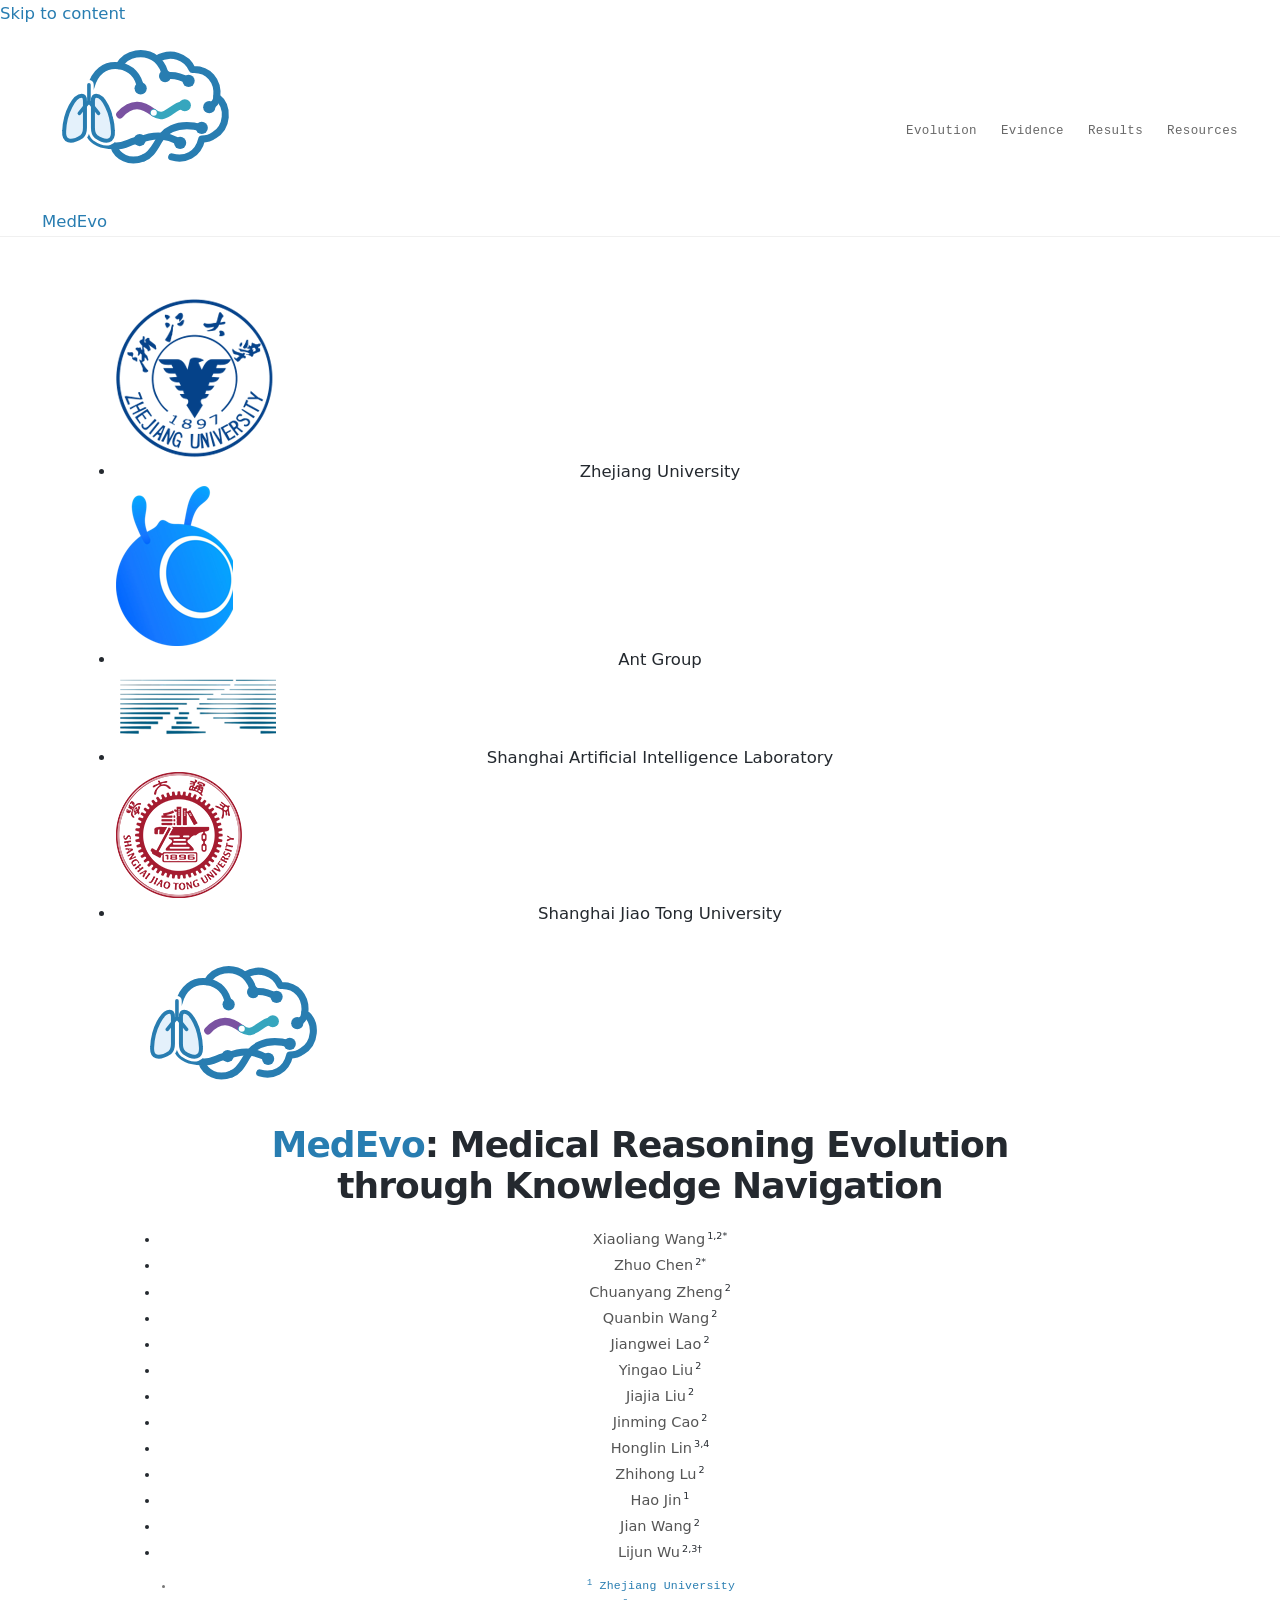
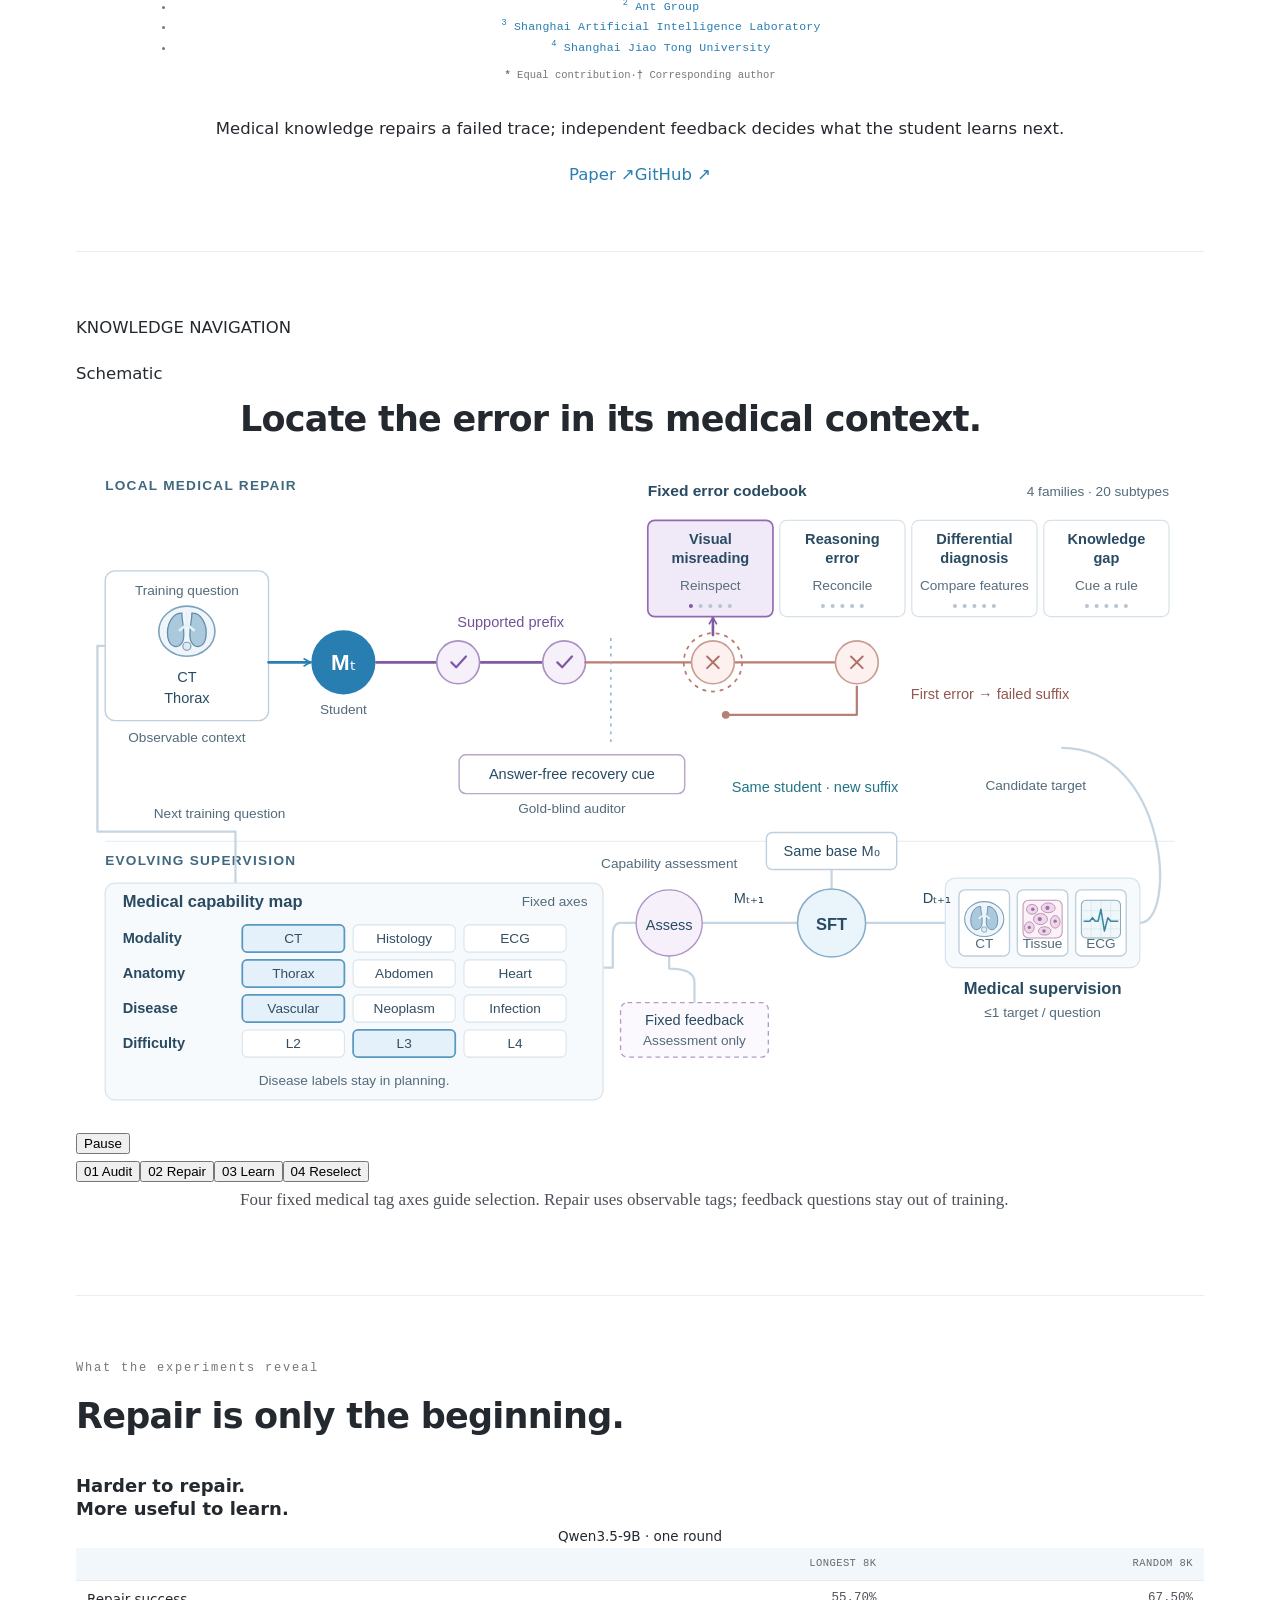
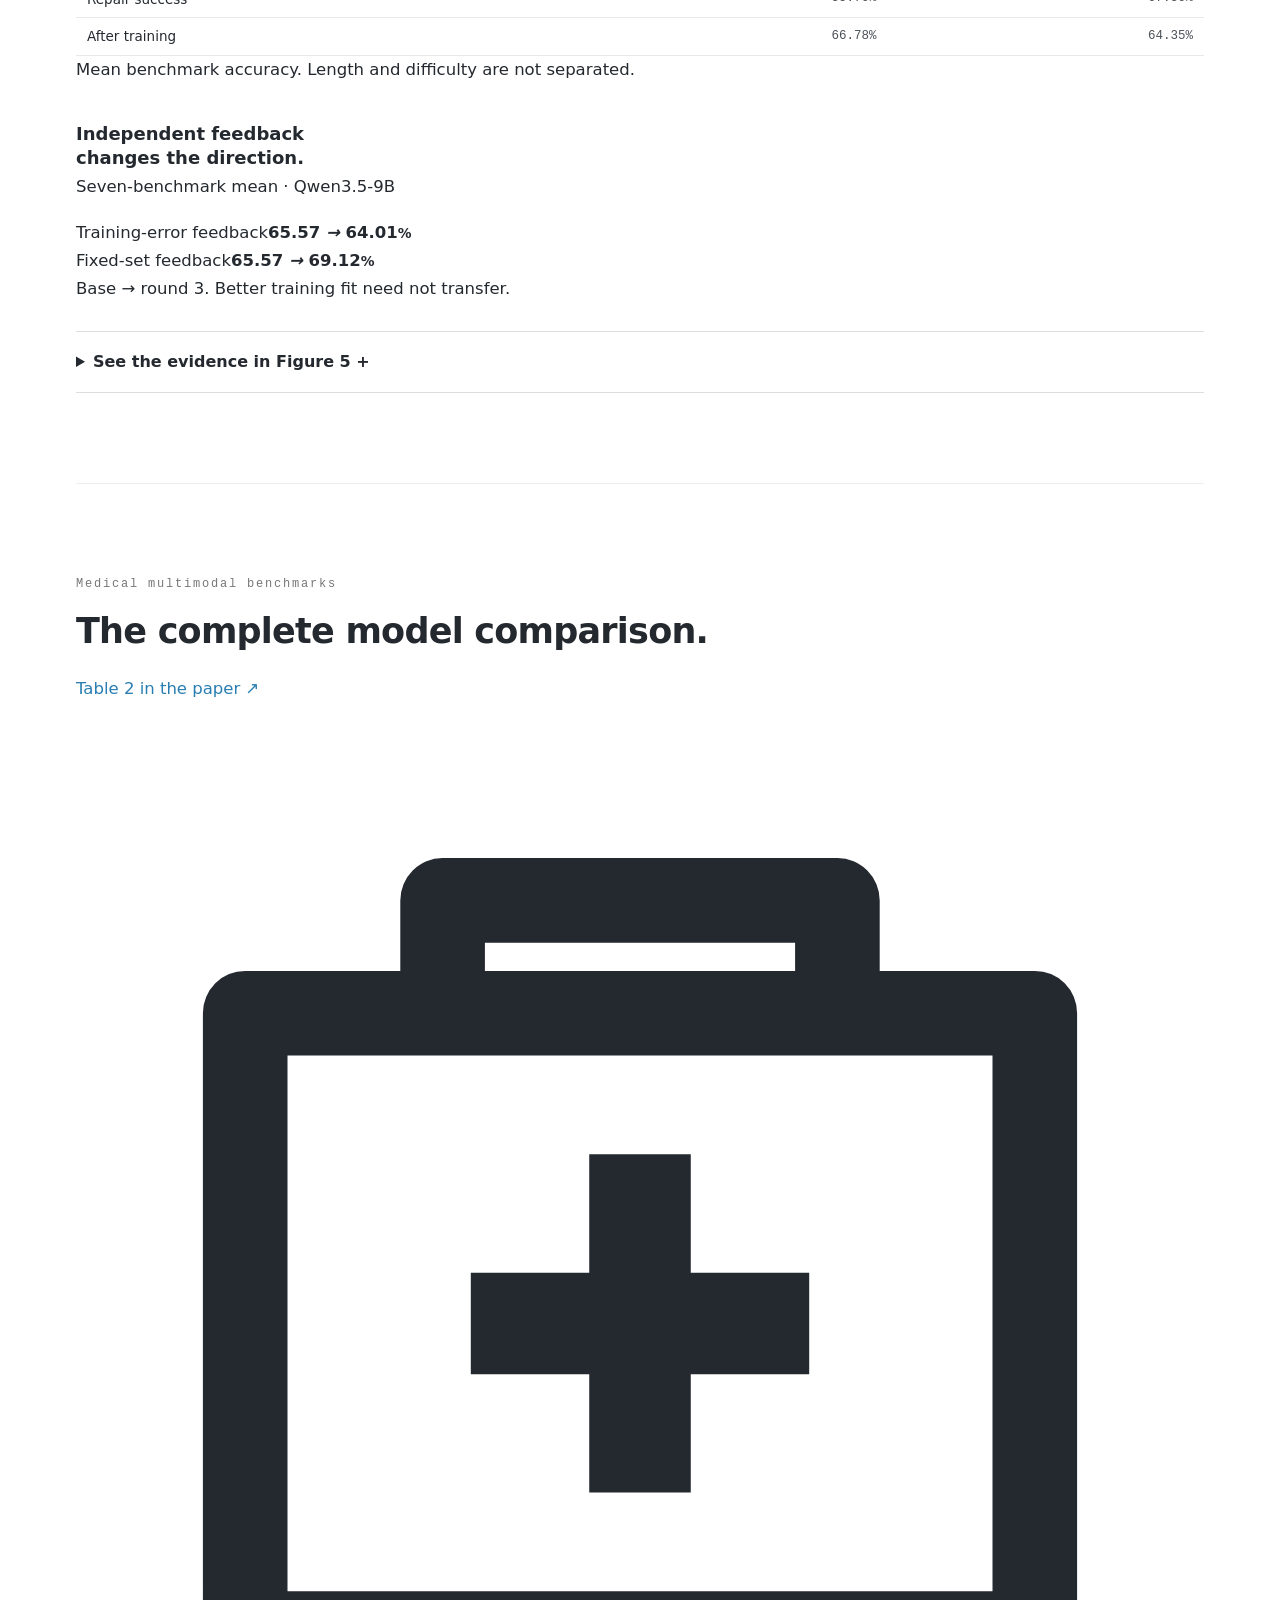
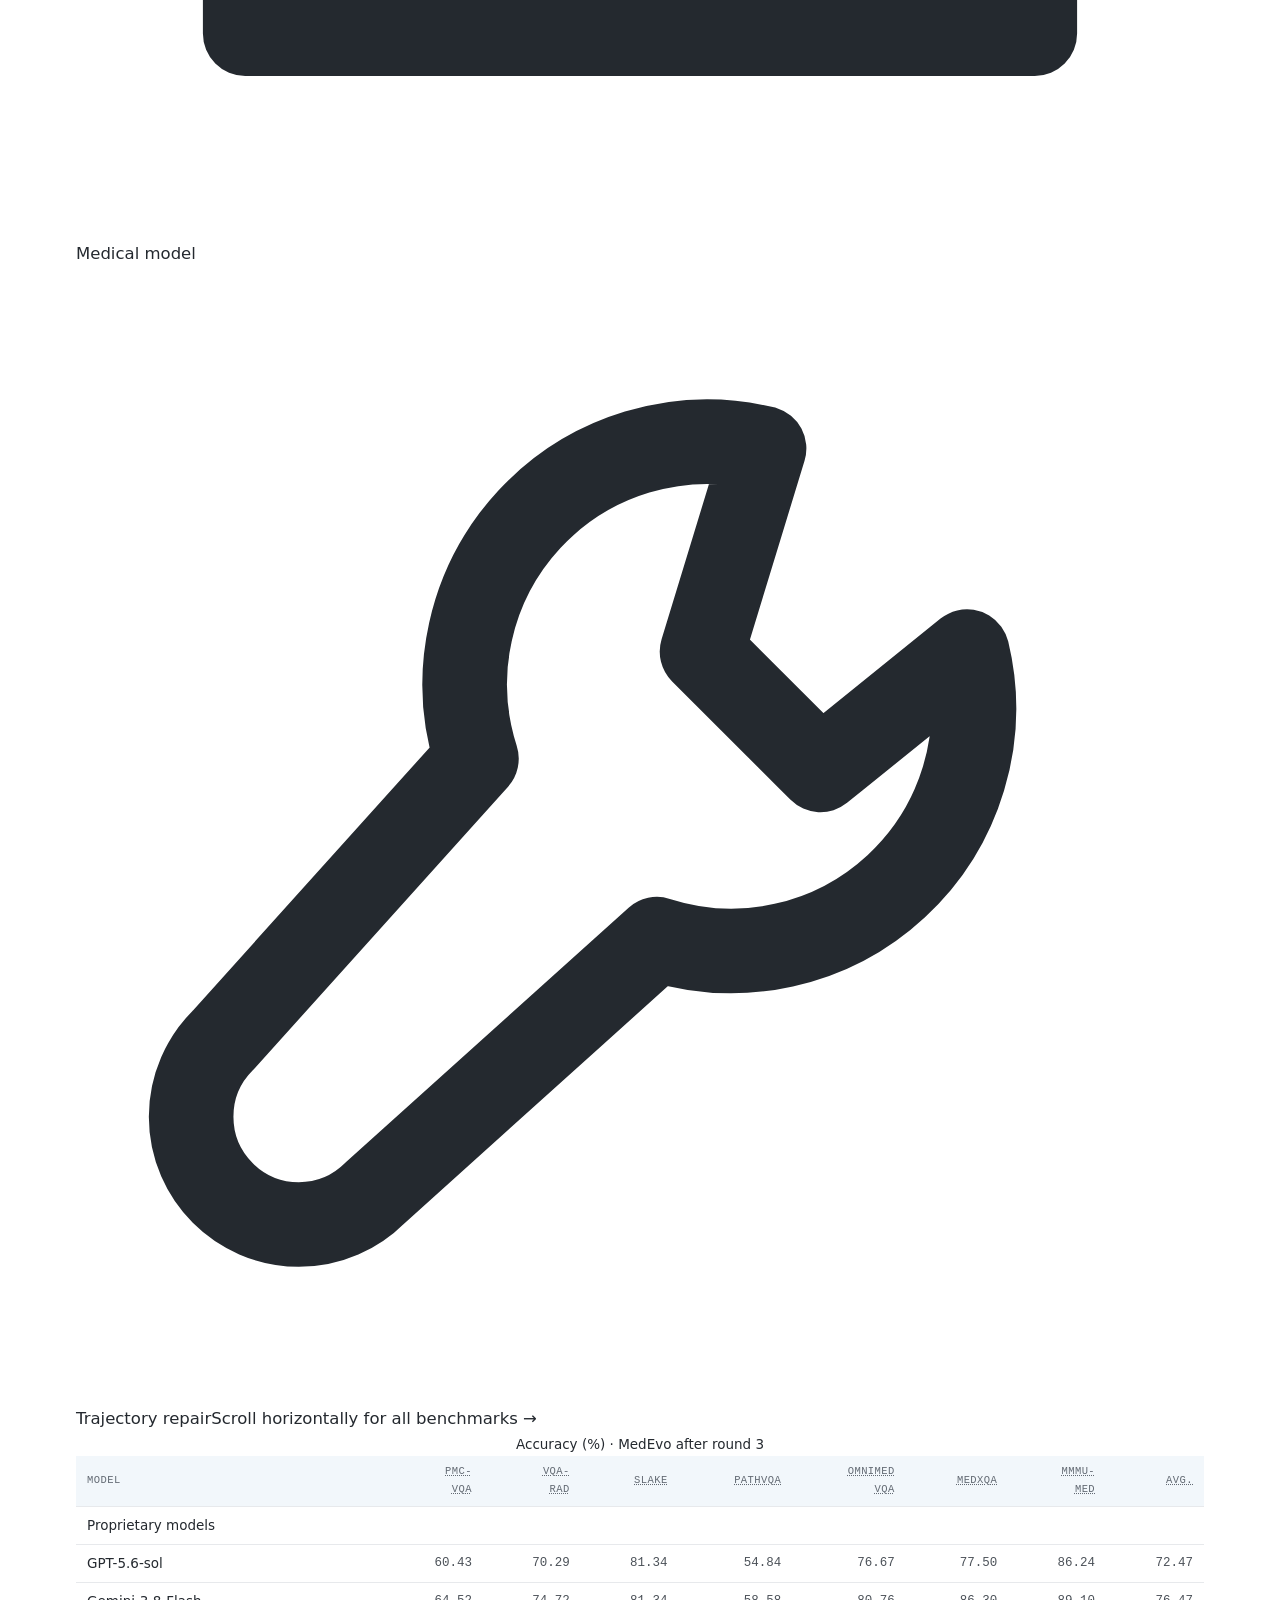
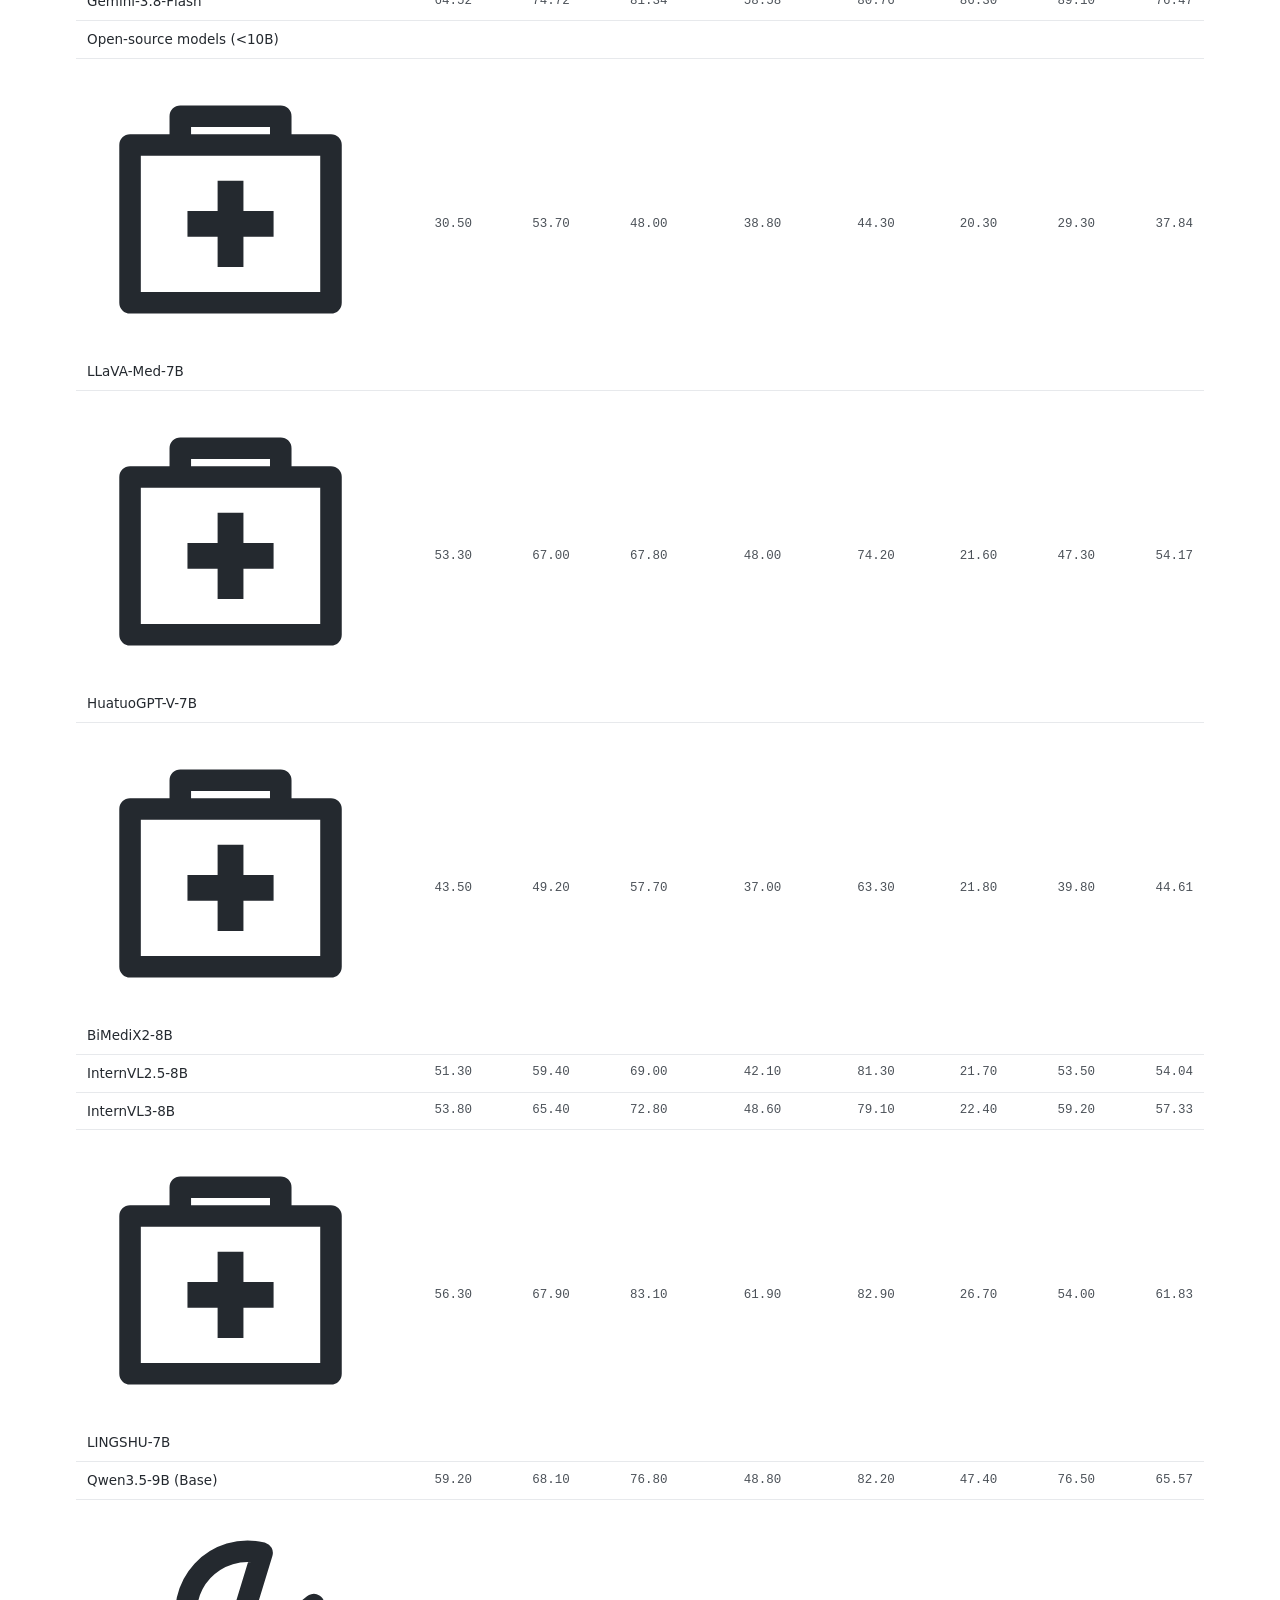
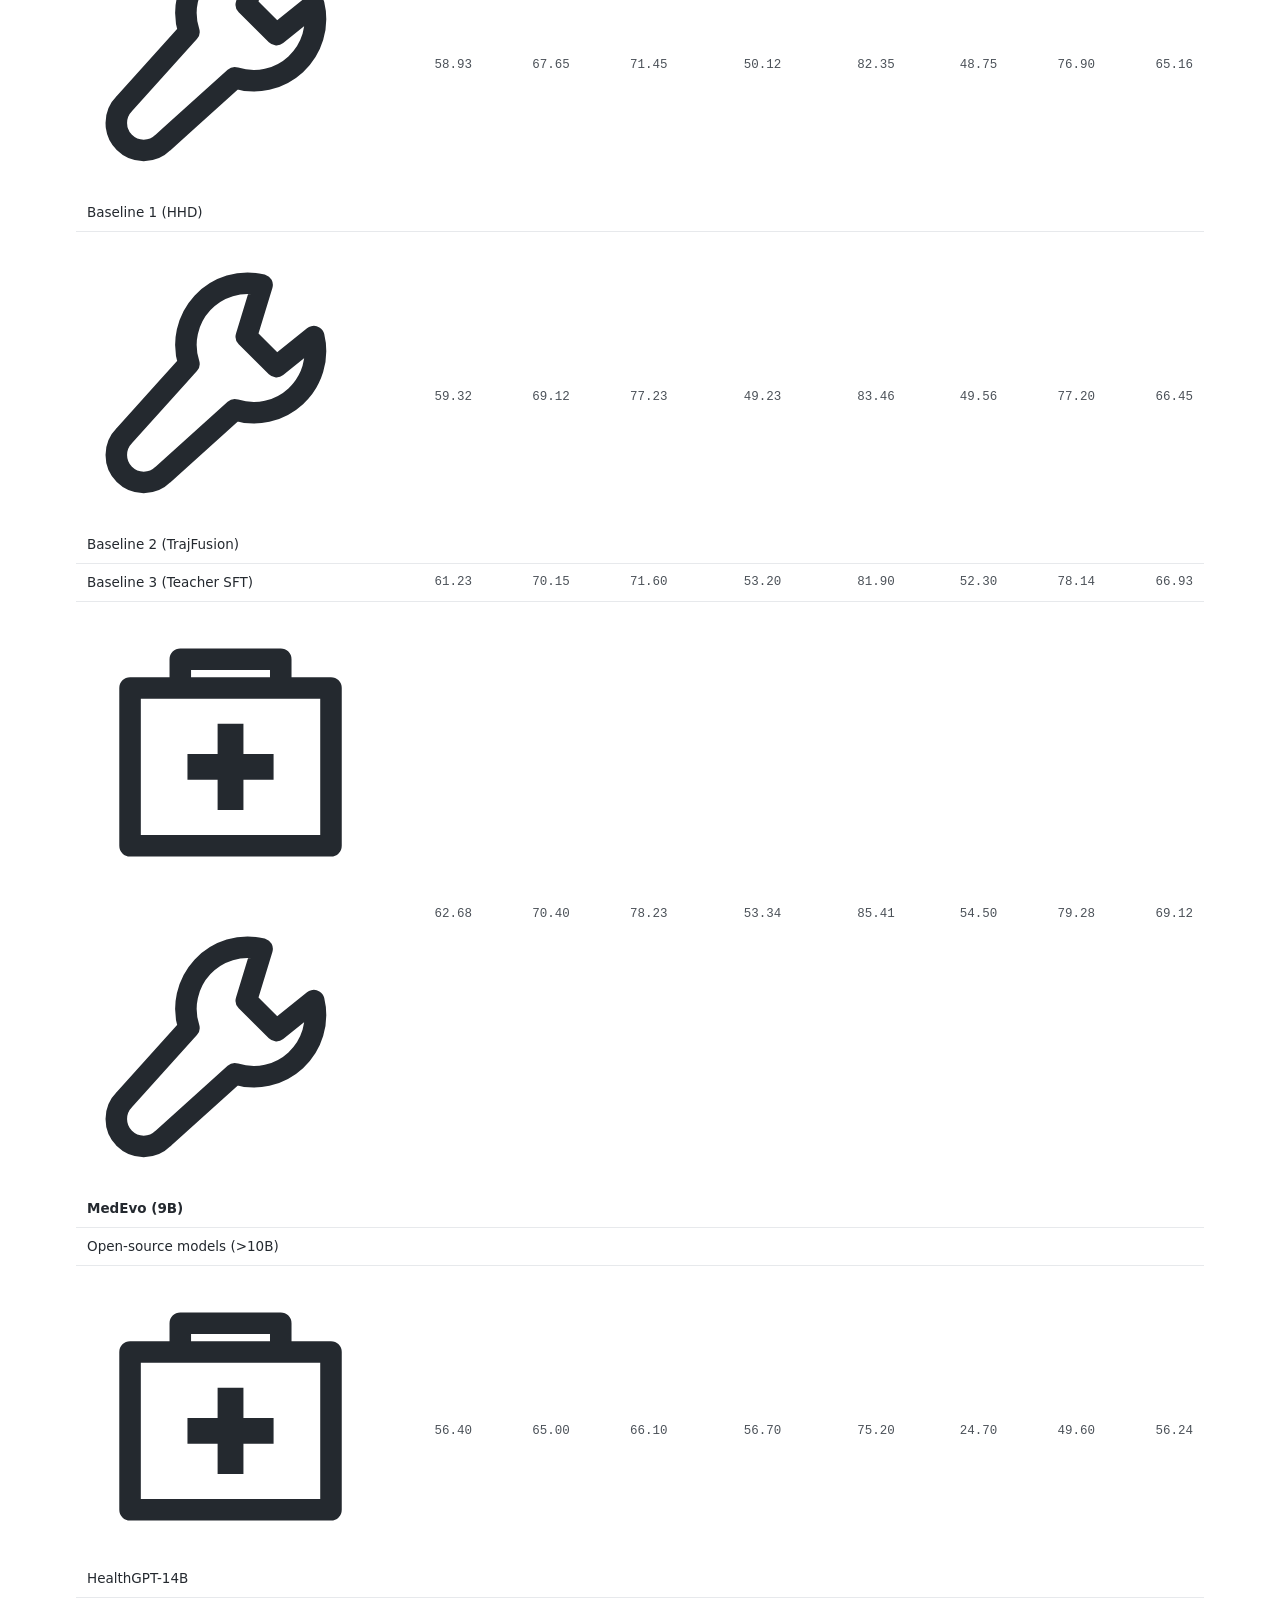
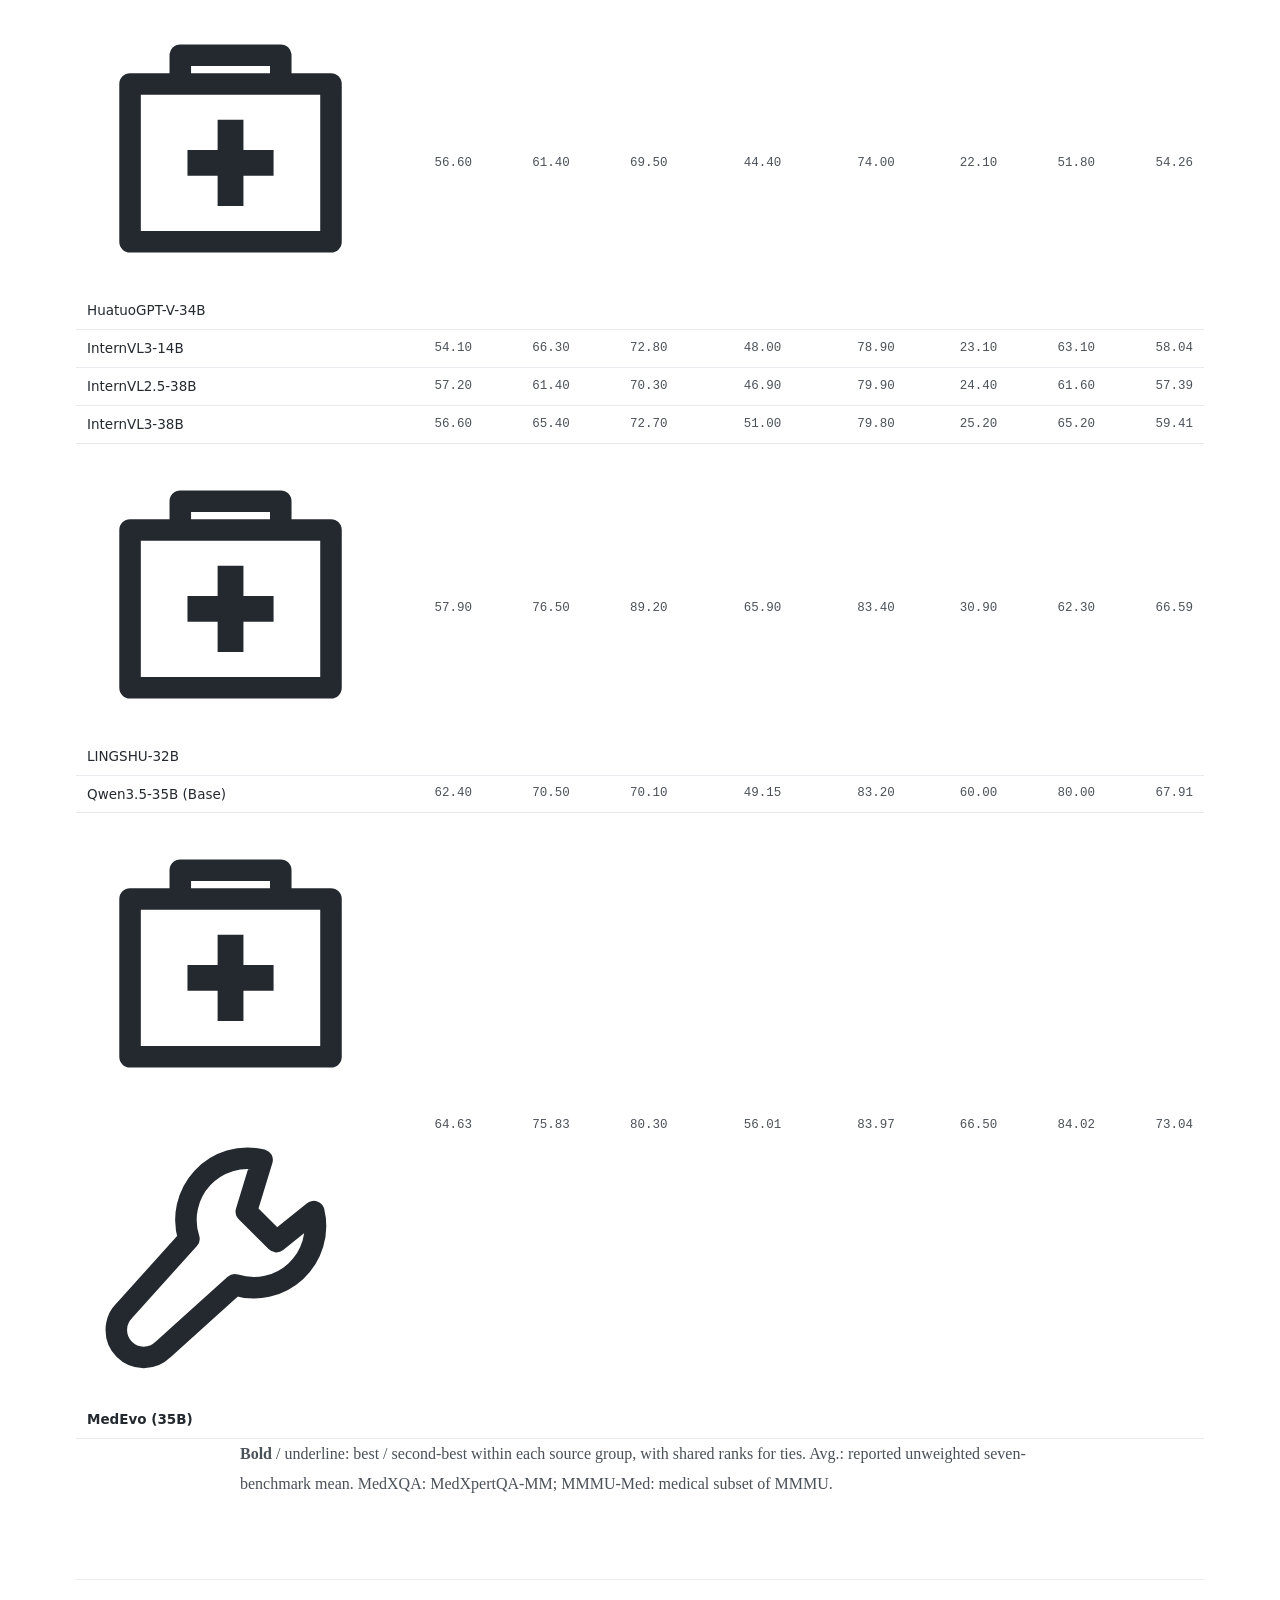
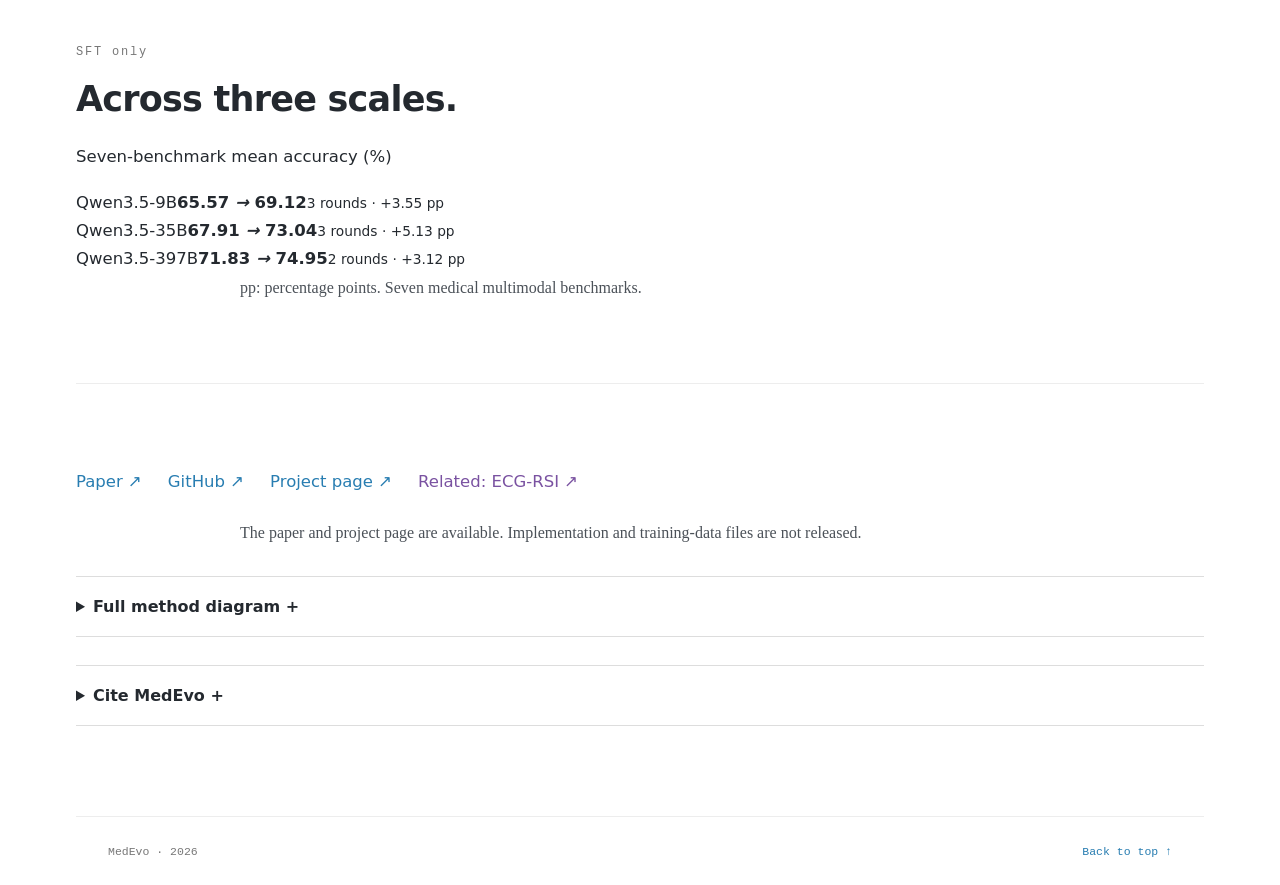
==== commit 4002c51b: "Connect medical tags to reasoning repair" ====
--- a/docs/index.html
+++ b/docs/index.html
@@ -1,3 +1,351 @@
-<!doctype html><html lang="en"><head><meta charset="utf-8"><meta name="viewport" content="width=device-width,initial-scale=1"><title>MedEvo</title><meta name="theme-color" content="#287DB1"><meta name="description" content="MedEvo: Medical Reasoning Evolution through Knowledge Navigation. Medical knowledge guides local trajectory repair and feedback-driven data selection."><link rel="preconnect" href="https://fonts.googleapis.com"><link rel="preconnect" href="https://fonts.gstatic.com" crossorigin><link rel="stylesheet" href="https://fonts.googleapis.com/css2?family=Google+Sans+Flex:wght@300..800&amp;family=Google+Sans+Code:wght@400;500&amp;family=Literata:ital,opsz,wght@0,7..72,400..600;1,7..72,400..600&amp;display=swap"><link rel="stylesheet" href="style.css"><link rel="icon" type="image/svg+xml" href="assets/logos/medevo.svg"><link rel="canonical" href="https://pork-pay.github.io/MedEvo/"><meta property="og:url" content="https://pork-pay.github.io/MedEvo/"></head><body><a class="skip" href="#main">Skip to content</a><header><nav aria-label="Main navigation"><a class="brand" href="#top"><img class="brand-logo" src="assets/logos/medevo.svg" alt="" width="38" height="34">MedEvo</a><div><a href="#idea">Idea</a><a href="#insight">Insight</a><a href="#method">Method</a><a href="#results">Results</a><a href="#analysis">Analysis</a><a href="#resources">Paper</a></div></nav></header><main id="main"><section class="hero" id="top"><div class="institution-logos" aria-label="Author affiliations"><a class="institution" href="https://www.zju.edu.cn/"><span class="logo-frame"><img src="assets/logos/zhejiang-university-symbol.png" alt="Zhejiang University"></span></a><a class="institution" href="https://www.antgroup.com/"><span class="logo-frame"><img src="assets/logos/ant-group-symbol.png" alt="Ant Group"></span></a><a class="institution" href="https://www.shlab.org.cn/"><span class="logo-frame"><img src="assets/logos/shanghai-ai-lab-symbol.png" alt="Shanghai Artificial Intelligence Laboratory"></span></a><a class="institution sjtu" href="https://www.sjtu.edu.cn/"><span class="logo-frame"><img src="assets/logos/shanghai-jiao-tong-symbol.png" alt="Shanghai Jiao Tong University"></span></a></div><h1>MedEvo: Medical Reasoning Evolution<br>through <span>Knowledge Navigation</span></h1><p class="authors"><a href="https://openreview.net/profile?id=~Wang_Xiaoliang2">Wang Xiaoliang</a><sup>1,2</sup>, <a href="https://openreview.net/profile?id=~Zhuo_Chen3">Zhuo Chen</a><sup>2</sup>, <a href="https://openreview.net/profile?id=~Chuanyang_Zheng2">Chuanyang Zheng</a><sup>2</sup>, <a href="https://openreview.net/profile?id=~Quanbin_Wang1">Quanbin Wang</a><sup>2</sup>, <a href="https://openreview.net/profile?id=~Jiangwei_Lao1">Jiangwei Lao</a><sup>2</sup>, <a href="https://openreview.net/profile?id=~Yingao_Liu1">Yingao Liu</a><sup>2</sup>, <a href="https://openreview.net/profile?id=~Jiajia_Liu1">Jiajia Liu</a><sup>2</sup>, <a href="https://openreview.net/profile?id=~Jinming_Cao1">Jinming Cao</a><sup>2</sup>, <a href="https://openreview.net/profile?id=~Honglin_Lin2">Honglin Lin</a><sup>3,4</sup>, <a href="https://openreview.net/profile?id=~Zhihong_Lu2">Zhihong Lu</a><sup>2</sup>, <a href="https://openreview.net/profile?id=~Hao_Jin4">Hao Jin</a><sup>1</sup>, <a href="https://openreview.net/profile?id=~Jian_Wang25">Jian Wang</a><sup>2</sup>, <a href="https://openreview.net/profile?id=~Lijun_Wu1">Lijun Wu</a><sup>3,4</sup></p><p class="affiliations"><sup>1</sup>Zhejiang University &nbsp;·&nbsp; <sup>2</sup>Ant Group &nbsp;·&nbsp; <sup>3</sup>Shanghai Artificial Intelligence Laboratory &nbsp;·&nbsp; <sup>4</sup>Shanghai Jiao Tong University</p><p class="author-note">Wang Xiaoliang and Zhuo Chen contributed equally. Corresponding author: Lijun Wu.</p><p class="lead">Preserve valid reasoning. Repair the first error.<br><span>Let independent feedback guide what comes next.</span></p><div class="actions"><a class="button" href="assets/medevo.pdf">Paper</a><a class="button secondary" href="https://github.com/pork-pay/MedEvo">Code &amp; materials</a></div><ol class="takeaways"><li><span class="number">01</span><h3>Failed reasoning is worth preserving</h3><p>A wrong answer can follow many valid observations. Keep the supported prefix and repair from the first consequential error.</p></li><li><span class="number">02</span><h3>The student writes its own correction</h3><p>A gold-blind auditor supplies a minimal, answer-free hint. The same student regenerates the suffix instead of receiving a complete teacher solution.</p></li><li><span class="number">03</span><h3>Feedback directs subsequent learning</h3><p>A fixed feedback set exposes capability gaps across medical tags and error types. These gaps guide fresh rollouts and repairs in the next round.</p></li></ol><figure><a href="assets/workflow.png"><img src="assets/workflow.png" alt="MedEvo pipeline: medical taxonomy, student rollouts, local repair, dataset updates, and independent feedback" width="2200"></a><figcaption><span>FIGURE 4</span> The MedEvo loop. Medical knowledge guides both local trajectory repair and data selection. Every round trains from the same original checkpoint on the evolving dataset.</figcaption></figure></section><section id="idea"><p class="eyebrow">01 — THE PROBLEM &amp; THE IDEA</p><h2>A wrong answer does not make every step wrong</h2><p>Medical multimodal reasoning connects visual findings with anatomical context, disease knowledge, and clinical decisions. A model may recognize several findings correctly, then reach the wrong answer after misreading one image feature, overlooking a clinical clue, or making an unsupported differential diagnosis. The failure can be local even when its effect on the final answer is decisive.</p><p>Common supervision strategies either keep only answer-correct student rollouts or replace failures with teacher-generated rationales. Discarding a failure loses its valid reasoning. A complete teacher solution gives the student a path it did not produce. General-domain correction methods also offer limited guidance when the error depends on medical images, anatomy, or differential diagnosis.</p><h3>The idea</h3><p><strong>Repair from the point of failure while preserving what remains valid.</strong> MedEvo uses a medical tag taxonomy and an error-type diagnosis to locate the first consequential error, identify a safe rollback boundary, and construct an answer-free recovery hint. The student then continues from its own supported prefix. The resulting supervision keeps the correction grounded in the student's reasoning.</p><p>The same failures reveal what the student needs to learn next. A separate feedback set turns those observations into priorities for subsequent data selection, linking individual repairs to continued improvement.</p></section><section id="insight"><p class="eyebrow">02 — THE KEY INSIGHT</p><h2>Repairability and learning value are different objectives</h2><p class="intro">A repair that is easy to produce is not necessarily the repair that teaches the student most.</p><p>On the longest 8,000 failed trajectories, repair success is lower than on 8,000 randomly selected questions: 55.70% versus 67.50%. Yet training on the longer failures gives higher downstream accuracy: <strong>66.78% versus 64.35%</strong>. The supported observations and intermediate deductions inside a failed trajectory can still provide useful supervision.</p><p>The amount of help also matters. On the longest-8k subset, three hints yield the highest mean accuracy among the tested settings. Increasing guidance to five or eight hints reduces downstream accuracy. This experiment varies the number of hints while keeping five continuation attempts. All main experiments use one hint per failed trajectory.</p><h3>Independent feedback chooses where to spend repair effort</h3><p>Prioritizing training-set errors improves training accuracy but can hurt benchmark accuracy. A fixed feedback set better identifies weaknesses that transfer beyond the training pool. MedEvo uses medical tags to describe the question and error types to diagnose what went wrong; together, these signals direct fresh rollouts and repairs toward remaining capability gaps.</p></section><section id="method"><p class="eyebrow">03 — THE METHOD</p><h2>Local repair, followed by feedback-driven data evolution</h2><h3>1. Diagnose the first consequential error</h3><p>The current student samples eight trajectories per selected question. Correct rollouts enter screening; failed trajectories are divided into semantically complete steps. Token entropy proposes an audit region, but <strong>entropy is only a proposal</strong>. The auditor checks the images, question, and preceding reasoning and may place the repair boundary outside that region.</p><p>The auditor receives observable medical tags and the failed trajectory, but no reference answer, reference rationale, or answer-derived metadata. Its diagnosis distinguishes visual misreading, reasoning errors, differential diagnosis errors, and knowledge gaps, with twenty subtypes in total.</p><h3>2. Preserve the prefix and regenerate the suffix</h3><p>The last fully valid step defines the retained prefix. A minimal, answer-free hint directs re-examination without supplying a diagnosis or a corrected rationale. The same checkpoint generates up to five continuations, stopping at the first admitted repair.</p><div class="equation" aria-label="Repair construction">Repaired response = valid prefix + recovery cue + student-generated suffix</div><h3>3. Admit useful supervision and retrain from Base</h3><p>Repairs must pass answer, boundary, integrity, and student-relative learnability checks. Learnability is scored on the new suffix alone and without the hint. Training then supervises <strong>the complete repaired response, including the recovery cue</strong>. No hints or auditor outputs are used at evaluation.</p><h3>4. Use fixed-set feedback to update the dataset</h3><p>A separate set of 5,000 questions measures errors and regressions across medical tags. These statistics prioritize fresh rollouts and repairs. The dataset retains at most one active target per question, replacing an existing target only with an accepted improvement.</p><div class="equation" aria-label="Round update">M<sub>t+1</sub> = SFT(M<sub>0</sub>, D<sub>t+1</sub>)</div><p>Every round resets the model to the original checkpoint with a fresh optimizer and learning-rate schedule. Experience is carried through the evolving dataset. Feedback questions guide selection and calibration but never enter training; test results do not influence data construction.</p><h2>Experimental setup</h2><dl><div><dt>Training pool</dt><dd>81,293 questions from public medical training datasets.</dd></div><div><dt>Feedback set</dt><dd>5,000 fixed questions for capability diagnosis and data selection.</dd></div><div><dt>Evaluation</dt><dd>Seven medical multimodal benchmarks evaluated with MedUniEval.</dd></div><div><dt>Training</dt><dd>Supervised fine-tuning from the same original checkpoint each round.</dd></div></dl></section><section id="results"><p class="eyebrow">04 — RESULTS</p><h2>Consistent gains across model scales</h2><p>Seven-benchmark mean accuracy (%), as reported in the paper.</p><div class="table-wrap" tabindex="0" role="region" aria-label="Model scale results"><table><thead><tr><th scope="col">Backbone</th><th scope="col">Base</th><th scope="col">MedEvo</th><th scope="col">Gain</th></tr></thead><tbody><tr><th scope="row">Qwen3.5-9B</th><td>65.57</td><td>69.12 (R3)</td><td>+3.55 pp</td></tr><tr><th scope="row">Qwen3.5-35B</th><td>67.91</td><td>73.04 (R3)</td><td>+5.13 pp</td></tr><tr><th scope="row">Qwen3.5-397B</th><td>71.83</td><td>74.95 (R2)</td><td>+3.12 pp</td></tr></tbody></table></div>
-<details><summary>Full comparison across seven benchmarks</summary><h3>Comparison across seven benchmarks</h3><p>Results from Table 2 of the manuscript. The 9B and 35B MedEvo rows use R3. External models provide comparison context.</p><div class="table-wrap" tabindex="0" role="region" aria-label="Full benchmark comparison"><table class="benchmark"><thead><tr><th scope="col">Model</th><th scope="col">PMC-VQA</th><th scope="col">VQA-RAD</th><th scope="col">SLAKE</th><th scope="col">PathVQA</th><th scope="col">OmniMedVQA</th><th scope="col">MedXpertQA-MM</th><th scope="col">MMMU-Med</th><th scope="col">Avg.</th></tr></thead><tbody><tr><th scope="row">GPT-5.6-sol</th><td>60.43</td><td>70.29</td><td>81.34</td><td>54.84</td><td>76.67</td><td>77.50</td><td>86.24</td><td>72.47</td></tr><tr><th scope="row">Gemini-3.8-Flash</th><td>64.52</td><td>74.72</td><td>81.34</td><td>58.58</td><td>80.76</td><td>86.30</td><td>89.10</td><td>76.47</td></tr><tr><th scope="row">LLaVA-Med-7B</th><td>30.50</td><td>53.70</td><td>48.00</td><td>38.80</td><td>44.30</td><td>20.30</td><td>29.30</td><td>37.84</td></tr><tr><th scope="row">HuatuoGPT-V-7B</th><td>53.30</td><td>67.00</td><td>67.80</td><td>48.00</td><td>74.20</td><td>21.60</td><td>47.30</td><td>54.17</td></tr><tr><th scope="row">BiMediX2-8B</th><td>43.50</td><td>49.20</td><td>57.70</td><td>37.00</td><td>63.30</td><td>21.80</td><td>39.80</td><td>44.61</td></tr><tr><th scope="row">InternVL2.5-8B</th><td>51.30</td><td>59.40</td><td>69.00</td><td>42.10</td><td>81.30</td><td>21.70</td><td>53.50</td><td>54.04</td></tr><tr><th scope="row">InternVL3-8B</th><td>53.80</td><td>65.40</td><td>72.80</td><td>48.60</td><td>79.10</td><td>22.40</td><td>59.20</td><td>57.33</td></tr><tr><th scope="row">LINGSHU-7B</th><td>56.30</td><td>67.90</td><td>83.10</td><td>61.90</td><td>82.90</td><td>26.70</td><td>54.00</td><td>61.83</td></tr><tr><th scope="row">Qwen3.5-9B (Base)</th><td>59.20</td><td>68.10</td><td>76.80</td><td>48.80</td><td>82.20</td><td>47.40</td><td>76.50</td><td>65.57</td></tr><tr><th scope="row">Baseline 1 (HHD)</th><td>58.93</td><td>67.65</td><td>71.45</td><td>50.12</td><td>82.35</td><td>48.75</td><td>76.90</td><td>65.16</td></tr><tr><th scope="row">Baseline 2 (TrajFusion)</th><td>59.32</td><td>69.12</td><td>77.23</td><td>49.23</td><td>83.46</td><td>49.56</td><td>77.20</td><td>66.45</td></tr><tr><th scope="row">Baseline 3 (Teacher SFT)</th><td>61.23</td><td>70.15</td><td>71.60</td><td>53.20</td><td>81.90</td><td>52.30</td><td>78.14</td><td>66.93</td></tr><tr class="highlight"><th scope="row">MedEvo (9B)</th><td>62.68</td><td>70.40</td><td>78.23</td><td>53.34</td><td>85.41</td><td>54.50</td><td>79.28</td><td>69.12</td></tr><tr><th scope="row">HealthGPT-14B</th><td>56.40</td><td>65.00</td><td>66.10</td><td>56.70</td><td>75.20</td><td>24.70</td><td>49.60</td><td>56.24</td></tr><tr><th scope="row">HuatuoGPT-V-34B</th><td>56.60</td><td>61.40</td><td>69.50</td><td>44.40</td><td>74.00</td><td>22.10</td><td>51.80</td><td>54.26</td></tr><tr><th scope="row">InternVL3-14B</th><td>54.10</td><td>66.30</td><td>72.80</td><td>48.00</td><td>78.90</td><td>23.10</td><td>63.10</td><td>58.04</td></tr><tr><th scope="row">InternVL2.5-38B</th><td>57.20</td><td>61.40</td><td>70.30</td><td>46.90</td><td>79.90</td><td>24.40</td><td>61.60</td><td>57.39</td></tr><tr><th scope="row">InternVL3-38B</th><td>56.60</td><td>65.40</td><td>72.70</td><td>51.00</td><td>79.80</td><td>25.20</td><td>65.20</td><td>59.41</td></tr><tr><th scope="row">LINGSHU-32B</th><td>57.90</td><td>76.50</td><td>89.20</td><td>65.90</td><td>83.40</td><td>30.90</td><td>62.30</td><td>66.59</td></tr><tr><th scope="row">Qwen3.5-35B (Base)</th><td>62.40</td><td>70.50</td><td>70.10</td><td>49.15</td><td>83.20</td><td>60.00</td><td>80.00</td><td>67.91</td></tr><tr class="highlight"><th scope="row">MedEvo (35B)</th><td>64.63</td><td>75.83</td><td>80.30</td><td>56.01</td><td>83.97</td><td>66.50</td><td>84.02</td><td>73.04</td></tr></tbody></table></div><p class="note">MedEvo improves the 9B mean by 2.19 points over teacher-distillation SFT. The 35B and 397B results exceed GPT-5.6-sol’s mean; Gemini-3.8-Flash remains strongest in this comparison at 76.47%.</p></details><h3>9B: round-wise results and confidence intervals</h3><p>R0 is Base. The gain compares R3 with R0; 95% confidence intervals use 10,000 paired question-level bootstrap resamples. The average resamples independently within each benchmark.</p><div class="table-wrap" tabindex="0" role="region" aria-label="Round-wise accuracy and bootstrap confidence intervals"><table class="rounds"><thead><tr><th rowspan="2" scope="col">Benchmark</th><th colspan="4" scope="colgroup">Accuracy (%)</th><th colspan="2" scope="colgroup">R3 − R0 (pp)</th></tr><tr><th scope="col">R0</th><th scope="col">R1</th><th scope="col">R2</th><th scope="col">R3</th><th scope="col">Gain</th><th scope="col">95% CI</th></tr></thead><tbody><tr><th scope="row">PMC-VQA</th><td>59.20</td><td>59.54</td><td>60.97</td><td>62.68</td><td>+3.48</td><td>[+1.9, +5.1]</td></tr><tr><th scope="row">VQA-RAD</th><td>68.10</td><td>68.47</td><td>68.06</td><td>70.40</td><td>+2.30</td><td>[+0.8, +3.8]</td></tr><tr><th scope="row">SLAKE</th><td>76.80</td><td>76.92</td><td>77.34</td><td>78.23</td><td>+1.43</td><td>[+0.2, +2.7]</td></tr><tr><th scope="row">PathVQA</th><td>48.80</td><td>52.38</td><td>51.27</td><td>53.34</td><td>+4.54</td><td>[+2.6, +6.5]</td></tr><tr><th scope="row">OmniMedVQA</th><td>82.20</td><td>80.81</td><td>81.58</td><td>85.41</td><td>+3.21</td><td>[+1.5, +4.9]</td></tr><tr><th scope="row">MedXpertQA-MM</th><td>47.40</td><td>52.56</td><td>52.79</td><td>54.50</td><td>+7.10</td><td>[+5.2, +9.0]</td></tr><tr><th scope="row">MMMU-Med</th><td>76.50</td><td>79.83</td><td>79.91</td><td>79.28</td><td>+2.78</td><td>[+1.3, +4.3]</td></tr><tr class="highlight"><th scope="row">Avg.</th><td>65.57</td><td>67.22</td><td>67.42</td><td>69.12</td><td>+3.55</td><td>[+2.4, +4.7]</td></tr></tbody></table></div><p class="note">MedXpertQA-MM improves by 7.10 points. All seven reported gain intervals exclude zero; these intervals measure question-level uncertainty for the compared checkpoints.</p>
-<h3>What drives the gains?</h3><div class="findings"><article><h4>Error-conditioned repair</h4><p>Type-guided suffix continuation reaches <strong>71.80% repair success</strong> and <strong>67.22% mean accuracy</strong> after the first round, exceeding generic-hint continuation by 7.30 and 3.02 points.</p></article><article><h4>Feedback guides later rounds</h4><p>From a common R1 result of 67.22%, full MedEvo reaches <strong>69.12%</strong> at R3. Repair-only training reaches 66.67%; removing medical tags yields 67.53%, and removing error-type feedback yields 66.21%.</p></article></div></section><section id="analysis"><p class="eyebrow">05 — ANALYSIS &amp; RELIABILITY</p><h2>Repair success is not learning value</h2><div class="findings"><article><h4>Preserve useful reasoning</h4><p>The longest 8,000 failed trajectories are harder to repair (55.70% vs. 67.50%) but yield higher downstream accuracy than random selection (66.78% vs. 64.35%).</p></article><article><h4>Use moderate guidance</h4><p>With <strong>1, 3, 5, and 8 hints</strong> per failed trajectory, mean accuracy is 65.78%, 67.01%, 66.74%, and 64.10%. This comparison keeps <strong>five continuation attempts</strong>; three hints perform best.</p></article><article><h4>Keep feedback independent</h4><p>Training-error feedback raises training accuracy to 78.00% but lowers benchmark accuracy to 64.01%. Fixed-set feedback yields 71.00% and <strong>69.12%</strong>, respectively.</p></article><article><h4>Check evidence as well as answers</h4><p>The human audit reports 88.3% answer correctness and 78.5% image grounding. These are distinct quality dimensions; a correct answer does not certify every intermediate deduction.</p></article></div><figure><a href="assets/selection.png"><img src="assets/selection.png" alt="Figure 5: trajectory selection, number of hints, and training versus fixed-set feedback" loading="lazy"></a><figcaption>Learning value depends on which trajectories are repaired, how much guidance is supplied, and which feedback guides data selection.</figcaption></figure><h3>Reproducible gains across three seeds</h3><p>All three runs follow Base &lt; R1 &lt; R2 &lt; R3. R3 averages <strong>69.09% ± 0.24</strong>, a 3.52-point gain over Base; the weakest run still gains 3.27 points.</p><div class="table-wrap" tabindex="0" role="region" aria-label="Training stability"><table><thead><tr><th>Round</th><th>Seed 1</th><th>Seed 2</th><th>Seed 3</th><th>Mean ± SD</th></tr></thead><tbody><tr><th>Base</th><td>65.57</td><td>65.57</td><td>65.57</td><td>65.57 ± 0.00</td></tr><tr><th>R1</th><td>67.22</td><td>67.05</td><td>67.38</td><td>67.22 ± 0.17</td></tr><tr><th>R2</th><td>67.42</td><td>67.21</td><td>67.60</td><td>67.41 ± 0.20</td></tr><tr class="highlight"><th>R3</th><td>69.12</td><td>68.84</td><td>69.31</td><td>69.09 ± 0.24</td></tr></tbody></table></div><p class="note">Every round retrains from the same base checkpoint: experience is carried by the evolving dataset. Feedback-set trends guide selection and are diagnostic, rather than independent evidence of generalization.</p><h3>Limits and next steps</h3><p>MedEvo uses a proprietary auditor. Answer-free hints can guide evidence re-examination but cannot supply missing medical facts. Future work should target grounded reasoning and study when feedback-driven gains emerge and saturate over longer training horizons.</p></section><section id="resources"><p class="eyebrow">06 — PAPER &amp; RESOURCES</p><h2>Read the details</h2><p>The updated manuscript includes the latest method, results, discussion, and linked appendices.</p><div class="resource-links"><a href="assets/medevo.pdf">Full paper (36 pages) ↗</a><a href="https://github.com/pork-pay/MedEvo">GitHub repository ↗</a></div><table class="guide"><thead><tr><th scope="col">Appendix</th><th scope="col">What it covers</th></tr></thead><tbody><tr><th scope="row"><a href="assets/medevo.pdf#page=19">A · Method details</a></th><td>Navigation, repair formulation, entropy localization, hints, and continuation.</td></tr><tr><th scope="row"><a href="assets/medevo.pdf#page=21">B · Experiments &amp; data</a></th><td>Round-wise feedback, twenty error subtypes, and repair statistics.</td></tr><tr><th scope="row"><a href="assets/medevo.pdf#page=24">C · Taxonomy &amp; errors</a></th><td>Medical tags, error definitions, information access, and training configuration.</td></tr><tr><th scope="row"><a href="assets/medevo.pdf#page=28">D · Prompts</a></th><td>Question answering, next-round planning, auditing, and continuation templates.</td></tr><tr><th scope="row"><a href="assets/medevo.pdf#page=31">E · Case studies</a></th><td>Chest and elbow radiograph examples with retained prefixes, hints, and continuations.</td></tr><tr><th scope="row"><a href="assets/medevo.pdf#page=34">F · Related work</a></th><td>Medical reasoning, supervision, and self-evolution.</td></tr><tr><th scope="row"><a href="assets/medevo.pdf#page=35">G · Baseline details</a></th><td>Baseline scope, comparison setup, and implementation details.</td></tr></tbody></table><p class="note">The repository currently provides the manuscript, figures, and research overview. Training and evaluation implementation is not included in this release.</p></section></main><footer><span>MedEvo · Technical Report · 2026</span><a href="#top">Back to top</a></footer></body></html>+<!doctype html>
+<html lang="en">
+<head>
+  <meta charset="utf-8">
+  <meta name="viewport" content="width=device-width, initial-scale=1">
+  <title>MedEvo — Medical Reasoning Evolution through Knowledge Navigation</title>
+  <meta name="description" content="MedEvo studies how to turn failed medical reasoning into useful supervision: preserve supported reasoning, repair local errors, and let independent feedback guide data selection.">
+  <meta name="theme-color" content="#287db1">
+  <meta property="og:title" content="MedEvo: Medical Reasoning Evolution through Knowledge Navigation">
+  <meta property="og:description" content="Local reasoning repair and feedback-guided data selection for medical multimodal models.">
+  <meta property="og:type" content="website">
+  <meta property="og:url" content="https://pork-pay.github.io/MedEvo/">
+  <meta property="og:image" content="https://pork-pay.github.io/MedEvo/assets/workflow.png">
+  <meta name="twitter:card" content="summary_large_image">
+  <link rel="canonical" href="https://pork-pay.github.io/MedEvo/">
+  <link rel="icon" type="image/svg+xml" href="assets/logos/medevo.svg">
+  <link rel="stylesheet" href="style.css">
+  <script src="script.js" defer></script>
+</head>
+<body id="top">
+<a class="skip-link" href="#main">Skip to content</a>
+<header class="site-header"><nav aria-label="Main navigation">
+  <a class="site-brand" href="#top"><img src="assets/logos/medevo.svg" width="43" height="39" alt=""><span>MedEvo</span></a>
+  <div class="nav-links"><a href="#method">Evolution</a><a href="#evidence">Evidence</a><a href="#comparison">Results</a><a href="#resources">Resources</a></div>
+</nav></header>
+<main id="main">
+<section class="hero" aria-labelledby="paper-title">
+  <ul class="institution-banner" aria-label="Participating institutions">
+    <li class="institution-identity institution-zju"><img class="institution-symbol" src="assets/logos/zhejiang-university-symbol.png" width="66" height="66" alt=""><span class="institution-name">Zhejiang University</span></li>
+    <li class="institution-identity institution-ant"><img class="institution-symbol" src="assets/logos/ant-group-symbol.png" width="66" height="66" alt=""><span class="institution-name">Ant Group</span></li>
+    <li class="institution-identity institution-shlab"><img class="institution-symbol" src="assets/logos/shanghai-ai-lab-symbol.png" width="66" height="66" alt=""><span class="institution-name">Shanghai Artificial Intelligence Laboratory</span></li>
+    <li class="institution-identity institution-sjtu"><img class="institution-symbol" src="assets/logos/shanghai-jiao-tong-symbol.png" width="66" height="66" alt=""><span class="institution-name">Shanghai Jiao Tong University</span></li>
+  </ul>
+  <h1 id="paper-title"><img class="hero-mark" src="assets/logos/medevo.svg" width="52" height="47" alt=""><span>MedEvo</span>: Medical Reasoning Evolution <br class="title-break">through Knowledge Navigation</h1>
+  <ul class="authors" aria-label="Authors">
+      <li><a href="https://openreview.net/profile?id=~Wang_Xiaoliang2">Xiaoliang Wang</a><sup>1,2*</sup></li>
+      <li><a href="https://openreview.net/profile?id=~Zhuo_Chen3">Zhuo Chen</a><sup>2*</sup></li>
+      <li><a href="https://openreview.net/profile?id=~Chuanyang_Zheng2">Chuanyang Zheng</a><sup>2</sup></li>
+      <li><a href="https://openreview.net/profile?id=~Quanbin_Wang1">Quanbin Wang</a><sup>2</sup></li>
+      <li><a href="https://openreview.net/profile?id=~Jiangwei_Lao1">Jiangwei Lao</a><sup>2</sup></li>
+      <li><a href="https://openreview.net/profile?id=~Yingao_Liu1">Yingao Liu</a><sup>2</sup></li>
+      <li><a href="https://openreview.net/profile?id=~Jiajia_Liu1">Jiajia Liu</a><sup>2</sup></li>
+      <li><a href="https://openreview.net/profile?id=~Jinming_Cao1">Jinming Cao</a><sup>2</sup></li>
+      <li><a href="https://openreview.net/profile?id=~Honglin_Lin2">Honglin Lin</a><sup>3,4</sup></li>
+      <li><a href="https://openreview.net/profile?id=~Zhihong_Lu2">Zhihong Lu</a><sup>2</sup></li>
+      <li><a href="https://openreview.net/profile?id=~Hao_Jin4">Hao Jin</a><sup>1</sup></li>
+      <li><a href="https://openreview.net/profile?id=~Jian_Wang25">Jian Wang</a><sup>2</sup></li>
+      <li><a href="https://openreview.net/profile?id=~Lijun_Wu1">Lijun Wu</a><sup>2,3†</sup></li>
+    </ul>
+  <ul class="affiliations" aria-label="Author affiliations">
+    <li><a href="https://www.zju.edu.cn/"><span><sup>1</sup> Zhejiang University</span></a></li>
+    <li><a href="https://www.antgroup.com/"><span><sup>2</sup> Ant Group</span></a></li>
+    <li><a href="https://www.shlab.org.cn/"><span><sup>3</sup> Shanghai Artificial Intelligence Laboratory</span></a></li>
+    <li><a href="https://www.sjtu.edu.cn/"><span><sup>4</sup> Shanghai Jiao Tong University</span></a></li>
+  </ul>
+  <p class="author-note"><span class="note-entry"><b class="note-symbol">*</b> Equal contribution</span><span class="note-divider" aria-hidden="true">·</span><span class="note-entry"><b class="note-symbol">†</b> Corresponding author</span></p>
+  <p class="thesis">Medical knowledge repairs a failed trace; independent feedback decides what the student learns next.</p>
+  <div class="hero-links"><a class="paper-link" href="assets/medevo.pdf">Paper ↗</a><a href="https://github.com/pork-pay/MedEvo">GitHub ↗</a></div>
+</section>
+
+<section class="evolution" id="method" aria-labelledby="evolution-title">
+  <div class="animation-heading"><p id="evolution-title">KNOWLEDGE NAVIGATION</p><span>Schematic</span></div>
+  <h2 id="stage-title">Repair medical reasoning. Refocus the next round.</h2>
+  <div id="animation-canvas" class="animation-canvas">
+    <picture><source media="(max-width:640px)" srcset="assets/knowledge-navigation-mobile.svg"><img src="assets/knowledge-navigation.svg" alt="MedEvo links medical context to fresh error diagnosis, answer-free suffix repair, screened supervision, SFT from the same base, and feedback-guided selection across four fixed medical tag axes."></picture>
+  </div>
+  <div class="animation-controls" id="animation-controls" hidden><button id="play-animation" class="play-button" type="button" aria-label="Pause the evolution schematic" aria-pressed="true">Pause</button><div class="stage-buttons" role="group" aria-label="Animation stages"><button type="button" data-step="0" aria-pressed="true">01 <span>Audit</span></button><button type="button" data-step="1" aria-pressed="false">02 <span>Repair</span></button><button type="button" data-step="2" aria-pressed="false">03 <span>Learn</span></button><button type="button" data-step="3" aria-pressed="false">04 <span>Reselect</span></button></div></div>
+  <div class="animation-track" aria-hidden="true"><div id="animation-progress"></div></div>
+  <p class="animation-caption">Four fixed medical tag axes guide selection. Repair uses observable tags; feedback questions stay out of training.</p>
+</section>
+
+<section id="evidence" class="evidence-section" aria-labelledby="evidence-title">
+  <div class="section-heading"><p class="eyebrow">What the experiments reveal</p><h2 id="evidence-title">Repair is only the beginning.</h2></div>
+  <div class="insights">
+    <article class="insight"><h3>Harder to repair. <br>More useful to learn.</h3>
+      <table class="selection-comparison"><caption>Qwen3.5-9B · one round</caption><thead><tr><th scope="col"></th><th scope="col">Longest 8k</th><th scope="col">Random 8k</th></tr></thead><tbody><tr><th scope="row">Repair success</th><td>55.70<span>%</span></td><td>67.50<span>%</span></td></tr><tr><th scope="row">After training</th><td class="emphasis">66.78<span>%</span></td><td>64.35<span>%</span></td></tr></tbody></table>
+      <p class="small-note">Mean benchmark accuracy. Length and difficulty are not separated.</p>
+    </article>
+    <article class="insight"><h3>Independent feedback <br>changes the direction.</h3>
+      <div class="feedback-comparison"><p>Seven-benchmark mean · Qwen3.5-9B</p><div><span>Training-error feedback</span><strong>65.57 <i>→</i> 64.01<small>%</small></strong></div><div class="independent"><span>Fixed-set feedback</span><strong>65.57 <i>→</i> 69.12<small>%</small></strong></div></div>
+      <p class="small-note">Base → round 3. Better training fit need not transfer.</p>
+    </article>
+  </div>
+  <details class="figure-details"><summary>See the evidence in Figure 5 <span aria-hidden="true">+</span></summary><figure><a href="assets/selection.png" target="_blank" rel="noopener"><img src="assets/selection.png" loading="lazy" alt="The paper's selection, hint-count, and independent-feedback comparisons, including longest-8k accuracy of 66.78% and fixed-set feedback accuracy of 69.12%."></a><figcaption>Selection, hints, and feedback. Percentages are reported values; the figure opens at full resolution.</figcaption></figure></details>
+</section>
+
+<section id="comparison" class="comparison-section" aria-labelledby="comparison-title">
+  <svg class="symbol-definitions" aria-hidden="true" width="0" height="0"><defs>
+  <symbol id="medical-model-mark" viewBox="0 0 20 20"><path d="M6.5 5V3.5h7V5M3 5.5h14v11H3z" fill="none" stroke="currentColor" stroke-width="1.5" stroke-linejoin="round"/><path d="M10 8v6M7 11h6" stroke="currentColor" stroke-width="1.8"/></symbol>
+  <symbol id="repair-method-mark" viewBox="0 0 20 20"><path d="M12.2 3.2a4.3 4.3 0 0 0-5.1 5.5l-4.5 5a1.9 1.9 0 0 0 2.7 2.7l5-4.5a4.3 4.3 0 0 0 5.5-5.1l-2.6 2.1-2.1-2.1z" fill="none" stroke="currentColor" stroke-width="1.5" stroke-linejoin="round"/></symbol>
+</defs></svg>
+  <div class="results-heading"><div><p class="eyebrow">Medical multimodal benchmarks</p><h2 id="comparison-title">The complete model comparison.</h2></div><a class="table-source" href="assets/medevo.pdf#page=9">Table 2 in the paper ↗</a></div>
+  <div class="table-key"><span><svg class="model-marker medical" role="img" aria-label="Medical model" viewBox="0 0 20 20"><use href="#medical-model-mark"></use></svg> Medical model</span><span><svg class="model-marker repair" role="img" aria-label="Trajectory-repair method" viewBox="0 0 20 20"><use href="#repair-method-mark"></use></svg> Trajectory repair</span><span class="table-scroll-hint">Scroll horizontally for all benchmarks →</span></div>
+  <div class="comparison-scroll" tabindex="0" role="region" aria-label="Complete model comparison, scroll horizontally for all eight accuracy columns">
+  <table class="main-comparison" aria-describedby="comparison-notes">
+    <caption>Accuracy (%) · MedEvo after round 3</caption>
+    <colgroup><col class="model-column"><col span="8"></colgroup>
+    <thead><tr><th scope="col" id="comparison-model">Model</th>
+<th scope="col" id="bench-pmc_vqa"><abbr title="PMC-VQA">PMC-<br>VQA</abbr></th>
+<th scope="col" id="bench-vqa_rad"><abbr title="VQA-RAD">VQA-<br>RAD</abbr></th>
+<th scope="col" id="bench-slake"><abbr title="SLAKE">SLAKE</abbr></th>
+<th scope="col" id="bench-pathvqa"><abbr title="PathVQA">PathVQA</abbr></th>
+<th scope="col" id="bench-omnimedvqa"><abbr title="OmniMedVQA">OmniMed<br>VQA</abbr></th>
+<th scope="col" id="bench-medxqa"><abbr title="MedXpertQA-MM">MedXQA</abbr></th>
+<th scope="col" id="bench-mmmu_med"><abbr title="Medical subset of MMMU">MMMU-<br>Med</abbr></th>
+<th scope="col" id="bench-avg"><abbr title="Reported unweighted seven-benchmark mean">Avg.</abbr></th>
+</tr></thead>
+<tbody data-group="proprietary"><tr class="group-row"><th colspan="9" scope="rowgroup">Proprietary models</th></tr>
+<tr class="" data-source-row="row_01"><th scope="row" id="comparison-row_01"><span class="model-cell"><span class="model-markers"><span class="marker-space"></span><span class="marker-space"></span></span><span>GPT-5.6-sol</span></span></th>
+<td data-column="pmc_vqa" headers="comparison-row_01 bench-pmc_vqa"><span class="runner-up-value">60.43</span></td>
+<td data-column="vqa_rad" headers="comparison-row_01 bench-vqa_rad"><span class="runner-up-value">70.29</span></td>
+<td data-column="slake" headers="comparison-row_01 bench-slake"><span class="best-value">81.34</span></td>
+<td data-column="pathvqa" headers="comparison-row_01 bench-pathvqa"><span class="runner-up-value">54.84</span></td>
+<td data-column="omnimedvqa" headers="comparison-row_01 bench-omnimedvqa"><span class="runner-up-value">76.67</span></td>
+<td data-column="medxqa" headers="comparison-row_01 bench-medxqa"><span class="runner-up-value">77.50</span></td>
+<td data-column="mmmu_med" headers="comparison-row_01 bench-mmmu_med"><span class="runner-up-value">86.24</span></td>
+<td data-column="avg" headers="comparison-row_01 bench-avg"><span class="runner-up-value">72.47</span></td>
+</tr>
+<tr class="" data-source-row="row_02"><th scope="row" id="comparison-row_02"><span class="model-cell"><span class="model-markers"><span class="marker-space"></span><span class="marker-space"></span></span><span>Gemini-3.8-Flash</span></span></th>
+<td data-column="pmc_vqa" headers="comparison-row_02 bench-pmc_vqa"><span class="best-value">64.52</span></td>
+<td data-column="vqa_rad" headers="comparison-row_02 bench-vqa_rad"><span class="best-value">74.72</span></td>
+<td data-column="slake" headers="comparison-row_02 bench-slake"><span class="best-value">81.34</span></td>
+<td data-column="pathvqa" headers="comparison-row_02 bench-pathvqa"><span class="best-value">58.58</span></td>
+<td data-column="omnimedvqa" headers="comparison-row_02 bench-omnimedvqa"><span class="best-value">80.76</span></td>
+<td data-column="medxqa" headers="comparison-row_02 bench-medxqa"><span class="best-value">86.30</span></td>
+<td data-column="mmmu_med" headers="comparison-row_02 bench-mmmu_med"><span class="best-value">89.10</span></td>
+<td data-column="avg" headers="comparison-row_02 bench-avg"><span class="best-value">76.47</span></td>
+</tr>
+</tbody>
+<tbody data-group="open_under_10b"><tr class="group-row"><th colspan="9" scope="rowgroup">Open-source models (&lt;10B)</th></tr>
+<tr class="" data-source-row="row_03"><th scope="row" id="comparison-row_03"><span class="model-cell"><span class="model-markers"><svg class="model-marker medical" role="img" aria-label="Medical model" viewBox="0 0 20 20"><use href="#medical-model-mark"></use></svg><span class="marker-space"></span></span><span>LLaVA-Med-7B</span></span></th>
+<td data-column="pmc_vqa" headers="comparison-row_03 bench-pmc_vqa"><span class="">30.50</span></td>
+<td data-column="vqa_rad" headers="comparison-row_03 bench-vqa_rad"><span class="">53.70</span></td>
+<td data-column="slake" headers="comparison-row_03 bench-slake"><span class="">48.00</span></td>
+<td data-column="pathvqa" headers="comparison-row_03 bench-pathvqa"><span class="">38.80</span></td>
+<td data-column="omnimedvqa" headers="comparison-row_03 bench-omnimedvqa"><span class="">44.30</span></td>
+<td data-column="medxqa" headers="comparison-row_03 bench-medxqa"><span class="">20.30</span></td>
+<td data-column="mmmu_med" headers="comparison-row_03 bench-mmmu_med"><span class="">29.30</span></td>
+<td data-column="avg" headers="comparison-row_03 bench-avg"><span class="">37.84</span></td>
+</tr>
+<tr class="" data-source-row="row_04"><th scope="row" id="comparison-row_04"><span class="model-cell"><span class="model-markers"><svg class="model-marker medical" role="img" aria-label="Medical model" viewBox="0 0 20 20"><use href="#medical-model-mark"></use></svg><span class="marker-space"></span></span><span>HuatuoGPT-V-7B</span></span></th>
+<td data-column="pmc_vqa" headers="comparison-row_04 bench-pmc_vqa"><span class="">53.30</span></td>
+<td data-column="vqa_rad" headers="comparison-row_04 bench-vqa_rad"><span class="">67.00</span></td>
+<td data-column="slake" headers="comparison-row_04 bench-slake"><span class="">67.80</span></td>
+<td data-column="pathvqa" headers="comparison-row_04 bench-pathvqa"><span class="">48.00</span></td>
+<td data-column="omnimedvqa" headers="comparison-row_04 bench-omnimedvqa"><span class="">74.20</span></td>
+<td data-column="medxqa" headers="comparison-row_04 bench-medxqa"><span class="">21.60</span></td>
+<td data-column="mmmu_med" headers="comparison-row_04 bench-mmmu_med"><span class="">47.30</span></td>
+<td data-column="avg" headers="comparison-row_04 bench-avg"><span class="">54.17</span></td>
+</tr>
+<tr class="" data-source-row="row_05"><th scope="row" id="comparison-row_05"><span class="model-cell"><span class="model-markers"><svg class="model-marker medical" role="img" aria-label="Medical model" viewBox="0 0 20 20"><use href="#medical-model-mark"></use></svg><span class="marker-space"></span></span><span>BiMediX2-8B</span></span></th>
+<td data-column="pmc_vqa" headers="comparison-row_05 bench-pmc_vqa"><span class="">43.50</span></td>
+<td data-column="vqa_rad" headers="comparison-row_05 bench-vqa_rad"><span class="">49.20</span></td>
+<td data-column="slake" headers="comparison-row_05 bench-slake"><span class="">57.70</span></td>
+<td data-column="pathvqa" headers="comparison-row_05 bench-pathvqa"><span class="">37.00</span></td>
+<td data-column="omnimedvqa" headers="comparison-row_05 bench-omnimedvqa"><span class="">63.30</span></td>
+<td data-column="medxqa" headers="comparison-row_05 bench-medxqa"><span class="">21.80</span></td>
+<td data-column="mmmu_med" headers="comparison-row_05 bench-mmmu_med"><span class="">39.80</span></td>
+<td data-column="avg" headers="comparison-row_05 bench-avg"><span class="">44.61</span></td>
+</tr>
+<tr class="" data-source-row="row_06"><th scope="row" id="comparison-row_06"><span class="model-cell"><span class="model-markers"><span class="marker-space"></span><span class="marker-space"></span></span><span>InternVL2.5-8B</span></span></th>
+<td data-column="pmc_vqa" headers="comparison-row_06 bench-pmc_vqa"><span class="">51.30</span></td>
+<td data-column="vqa_rad" headers="comparison-row_06 bench-vqa_rad"><span class="">59.40</span></td>
+<td data-column="slake" headers="comparison-row_06 bench-slake"><span class="">69.00</span></td>
+<td data-column="pathvqa" headers="comparison-row_06 bench-pathvqa"><span class="">42.10</span></td>
+<td data-column="omnimedvqa" headers="comparison-row_06 bench-omnimedvqa"><span class="">81.30</span></td>
+<td data-column="medxqa" headers="comparison-row_06 bench-medxqa"><span class="">21.70</span></td>
+<td data-column="mmmu_med" headers="comparison-row_06 bench-mmmu_med"><span class="">53.50</span></td>
+<td data-column="avg" headers="comparison-row_06 bench-avg"><span class="">54.04</span></td>
+</tr>
+<tr class="" data-source-row="row_07"><th scope="row" id="comparison-row_07"><span class="model-cell"><span class="model-markers"><span class="marker-space"></span><span class="marker-space"></span></span><span>InternVL3-8B</span></span></th>
+<td data-column="pmc_vqa" headers="comparison-row_07 bench-pmc_vqa"><span class="">53.80</span></td>
+<td data-column="vqa_rad" headers="comparison-row_07 bench-vqa_rad"><span class="">65.40</span></td>
+<td data-column="slake" headers="comparison-row_07 bench-slake"><span class="">72.80</span></td>
+<td data-column="pathvqa" headers="comparison-row_07 bench-pathvqa"><span class="">48.60</span></td>
+<td data-column="omnimedvqa" headers="comparison-row_07 bench-omnimedvqa"><span class="">79.10</span></td>
+<td data-column="medxqa" headers="comparison-row_07 bench-medxqa"><span class="">22.40</span></td>
+<td data-column="mmmu_med" headers="comparison-row_07 bench-mmmu_med"><span class="">59.20</span></td>
+<td data-column="avg" headers="comparison-row_07 bench-avg"><span class="">57.33</span></td>
+</tr>
+<tr class="" data-source-row="row_08"><th scope="row" id="comparison-row_08"><span class="model-cell"><span class="model-markers"><svg class="model-marker medical" role="img" aria-label="Medical model" viewBox="0 0 20 20"><use href="#medical-model-mark"></use></svg><span class="marker-space"></span></span><span>LINGSHU-7B</span></span></th>
+<td data-column="pmc_vqa" headers="comparison-row_08 bench-pmc_vqa"><span class="">56.30</span></td>
+<td data-column="vqa_rad" headers="comparison-row_08 bench-vqa_rad"><span class="">67.90</span></td>
+<td data-column="slake" headers="comparison-row_08 bench-slake"><span class="best-value">83.10</span></td>
+<td data-column="pathvqa" headers="comparison-row_08 bench-pathvqa"><span class="best-value">61.90</span></td>
+<td data-column="omnimedvqa" headers="comparison-row_08 bench-omnimedvqa"><span class="">82.90</span></td>
+<td data-column="medxqa" headers="comparison-row_08 bench-medxqa"><span class="">26.70</span></td>
+<td data-column="mmmu_med" headers="comparison-row_08 bench-mmmu_med"><span class="">54.00</span></td>
+<td data-column="avg" headers="comparison-row_08 bench-avg"><span class="">61.83</span></td>
+</tr>
+<tr class="" data-source-row="row_09"><th scope="row" id="comparison-row_09"><span class="model-cell"><span class="model-markers"><span class="marker-space"></span><span class="marker-space"></span></span><span>Qwen3.5-9B (Base)</span></span></th>
+<td data-column="pmc_vqa" headers="comparison-row_09 bench-pmc_vqa"><span class="">59.20</span></td>
+<td data-column="vqa_rad" headers="comparison-row_09 bench-vqa_rad"><span class="">68.10</span></td>
+<td data-column="slake" headers="comparison-row_09 bench-slake"><span class="">76.80</span></td>
+<td data-column="pathvqa" headers="comparison-row_09 bench-pathvqa"><span class="">48.80</span></td>
+<td data-column="omnimedvqa" headers="comparison-row_09 bench-omnimedvqa"><span class="">82.20</span></td>
+<td data-column="medxqa" headers="comparison-row_09 bench-medxqa"><span class="">47.40</span></td>
+<td data-column="mmmu_med" headers="comparison-row_09 bench-mmmu_med"><span class="">76.50</span></td>
+<td data-column="avg" headers="comparison-row_09 bench-avg"><span class="">65.57</span></td>
+</tr>
+<tr class="baseline-row" data-source-row="row_10"><th scope="row" id="comparison-row_10"><span class="model-cell"><span class="model-markers"><span class="marker-space"></span><svg class="model-marker repair" role="img" aria-label="Trajectory-repair method" viewBox="0 0 20 20"><use href="#repair-method-mark"></use></svg></span><span>Baseline 1 (HHD)</span></span></th>
+<td data-column="pmc_vqa" headers="comparison-row_10 bench-pmc_vqa"><span class="">58.93</span></td>
+<td data-column="vqa_rad" headers="comparison-row_10 bench-vqa_rad"><span class="">67.65</span></td>
+<td data-column="slake" headers="comparison-row_10 bench-slake"><span class="">71.45</span></td>
+<td data-column="pathvqa" headers="comparison-row_10 bench-pathvqa"><span class="">50.12</span></td>
+<td data-column="omnimedvqa" headers="comparison-row_10 bench-omnimedvqa"><span class="">82.35</span></td>
+<td data-column="medxqa" headers="comparison-row_10 bench-medxqa"><span class="">48.75</span></td>
+<td data-column="mmmu_med" headers="comparison-row_10 bench-mmmu_med"><span class="">76.90</span></td>
+<td data-column="avg" headers="comparison-row_10 bench-avg"><span class="">65.16</span></td>
+</tr>
+<tr class="baseline-row" data-source-row="row_11"><th scope="row" id="comparison-row_11"><span class="model-cell"><span class="model-markers"><span class="marker-space"></span><svg class="model-marker repair" role="img" aria-label="Trajectory-repair method" viewBox="0 0 20 20"><use href="#repair-method-mark"></use></svg></span><span>Baseline 2 (TrajFusion)</span></span></th>
+<td data-column="pmc_vqa" headers="comparison-row_11 bench-pmc_vqa"><span class="">59.32</span></td>
+<td data-column="vqa_rad" headers="comparison-row_11 bench-vqa_rad"><span class="">69.12</span></td>
+<td data-column="slake" headers="comparison-row_11 bench-slake"><span class="">77.23</span></td>
+<td data-column="pathvqa" headers="comparison-row_11 bench-pathvqa"><span class="">49.23</span></td>
+<td data-column="omnimedvqa" headers="comparison-row_11 bench-omnimedvqa"><span class="runner-up-value">83.46</span></td>
+<td data-column="medxqa" headers="comparison-row_11 bench-medxqa"><span class="">49.56</span></td>
+<td data-column="mmmu_med" headers="comparison-row_11 bench-mmmu_med"><span class="">77.20</span></td>
+<td data-column="avg" headers="comparison-row_11 bench-avg"><span class="">66.45</span></td>
+</tr>
+<tr class="baseline-row" data-source-row="row_12"><th scope="row" id="comparison-row_12"><span class="model-cell"><span class="model-markers"><span class="marker-space"></span><span class="marker-space"></span></span><span>Baseline 3 (Teacher SFT)</span></span></th>
+<td data-column="pmc_vqa" headers="comparison-row_12 bench-pmc_vqa"><span class="runner-up-value">61.23</span></td>
+<td data-column="vqa_rad" headers="comparison-row_12 bench-vqa_rad"><span class="runner-up-value">70.15</span></td>
+<td data-column="slake" headers="comparison-row_12 bench-slake"><span class="">71.60</span></td>
+<td data-column="pathvqa" headers="comparison-row_12 bench-pathvqa"><span class="">53.20</span></td>
+<td data-column="omnimedvqa" headers="comparison-row_12 bench-omnimedvqa"><span class="">81.90</span></td>
+<td data-column="medxqa" headers="comparison-row_12 bench-medxqa"><span class="runner-up-value">52.30</span></td>
+<td data-column="mmmu_med" headers="comparison-row_12 bench-mmmu_med"><span class="runner-up-value">78.14</span></td>
+<td data-column="avg" headers="comparison-row_12 bench-avg"><span class="runner-up-value">66.93</span></td>
+</tr>
+<tr class="medevo-row" data-source-row="row_13"><th scope="row" id="comparison-row_13"><span class="model-cell"><span class="model-markers"><svg class="model-marker medical" role="img" aria-label="Medical model" viewBox="0 0 20 20"><use href="#medical-model-mark"></use></svg><svg class="model-marker repair" role="img" aria-label="Trajectory-repair method" viewBox="0 0 20 20"><use href="#repair-method-mark"></use></svg></span><span><strong>MedEvo (9B)</strong></span></span></th>
+<td data-column="pmc_vqa" headers="comparison-row_13 bench-pmc_vqa"><span class="best-value">62.68</span></td>
+<td data-column="vqa_rad" headers="comparison-row_13 bench-vqa_rad"><span class="best-value">70.40</span></td>
+<td data-column="slake" headers="comparison-row_13 bench-slake"><span class="runner-up-value">78.23</span></td>
+<td data-column="pathvqa" headers="comparison-row_13 bench-pathvqa"><span class="runner-up-value">53.34</span></td>
+<td data-column="omnimedvqa" headers="comparison-row_13 bench-omnimedvqa"><span class="best-value">85.41</span></td>
+<td data-column="medxqa" headers="comparison-row_13 bench-medxqa"><span class="best-value">54.50</span></td>
+<td data-column="mmmu_med" headers="comparison-row_13 bench-mmmu_med"><span class="best-value">79.28</span></td>
+<td data-column="avg" headers="comparison-row_13 bench-avg"><span class="best-value">69.12</span></td>
+</tr>
+</tbody>
+<tbody data-group="open_over_10b"><tr class="group-row"><th colspan="9" scope="rowgroup">Open-source models (&gt;10B)</th></tr>
+<tr class="" data-source-row="row_14"><th scope="row" id="comparison-row_14"><span class="model-cell"><span class="model-markers"><svg class="model-marker medical" role="img" aria-label="Medical model" viewBox="0 0 20 20"><use href="#medical-model-mark"></use></svg><span class="marker-space"></span></span><span>HealthGPT-14B</span></span></th>
+<td data-column="pmc_vqa" headers="comparison-row_14 bench-pmc_vqa"><span class="">56.40</span></td>
+<td data-column="vqa_rad" headers="comparison-row_14 bench-vqa_rad"><span class="">65.00</span></td>
+<td data-column="slake" headers="comparison-row_14 bench-slake"><span class="">66.10</span></td>
+<td data-column="pathvqa" headers="comparison-row_14 bench-pathvqa"><span class="runner-up-value">56.70</span></td>
+<td data-column="omnimedvqa" headers="comparison-row_14 bench-omnimedvqa"><span class="">75.20</span></td>
+<td data-column="medxqa" headers="comparison-row_14 bench-medxqa"><span class="">24.70</span></td>
+<td data-column="mmmu_med" headers="comparison-row_14 bench-mmmu_med"><span class="">49.60</span></td>
+<td data-column="avg" headers="comparison-row_14 bench-avg"><span class="">56.24</span></td>
+</tr>
+<tr class="" data-source-row="row_15"><th scope="row" id="comparison-row_15"><span class="model-cell"><span class="model-markers"><svg class="model-marker medical" role="img" aria-label="Medical model" viewBox="0 0 20 20"><use href="#medical-model-mark"></use></svg><span class="marker-space"></span></span><span>HuatuoGPT-V-34B</span></span></th>
+<td data-column="pmc_vqa" headers="comparison-row_15 bench-pmc_vqa"><span class="">56.60</span></td>
+<td data-column="vqa_rad" headers="comparison-row_15 bench-vqa_rad"><span class="">61.40</span></td>
+<td data-column="slake" headers="comparison-row_15 bench-slake"><span class="">69.50</span></td>
+<td data-column="pathvqa" headers="comparison-row_15 bench-pathvqa"><span class="">44.40</span></td>
+<td data-column="omnimedvqa" headers="comparison-row_15 bench-omnimedvqa"><span class="">74.00</span></td>
+<td data-column="medxqa" headers="comparison-row_15 bench-medxqa"><span class="">22.10</span></td>
+<td data-column="mmmu_med" headers="comparison-row_15 bench-mmmu_med"><span class="">51.80</span></td>
+<td data-column="avg" headers="comparison-row_15 bench-avg"><span class="">54.26</span></td>
+</tr>
+<tr class="" data-source-row="row_16"><th scope="row" id="comparison-row_16"><span class="model-cell"><span class="model-markers"><span class="marker-space"></span><span class="marker-space"></span></span><span>InternVL3-14B</span></span></th>
+<td data-column="pmc_vqa" headers="comparison-row_16 bench-pmc_vqa"><span class="">54.10</span></td>
+<td data-column="vqa_rad" headers="comparison-row_16 bench-vqa_rad"><span class="">66.30</span></td>
+<td data-column="slake" headers="comparison-row_16 bench-slake"><span class="">72.80</span></td>
+<td data-column="pathvqa" headers="comparison-row_16 bench-pathvqa"><span class="">48.00</span></td>
+<td data-column="omnimedvqa" headers="comparison-row_16 bench-omnimedvqa"><span class="">78.90</span></td>
+<td data-column="medxqa" headers="comparison-row_16 bench-medxqa"><span class="">23.10</span></td>
+<td data-column="mmmu_med" headers="comparison-row_16 bench-mmmu_med"><span class="">63.10</span></td>
+<td data-column="avg" headers="comparison-row_16 bench-avg"><span class="">58.04</span></td>
+</tr>
+<tr class="" data-source-row="row_17"><th scope="row" id="comparison-row_17"><span class="model-cell"><span class="model-markers"><span class="marker-space"></span><span class="marker-space"></span></span><span>InternVL2.5-38B</span></span></th>
+<td data-column="pmc_vqa" headers="comparison-row_17 bench-pmc_vqa"><span class="">57.20</span></td>
+<td data-column="vqa_rad" headers="comparison-row_17 bench-vqa_rad"><span class="">61.40</span></td>
+<td data-column="slake" headers="comparison-row_17 bench-slake"><span class="">70.30</span></td>
+<td data-column="pathvqa" headers="comparison-row_17 bench-pathvqa"><span class="">46.90</span></td>
+<td data-column="omnimedvqa" headers="comparison-row_17 bench-omnimedvqa"><span class="">79.90</span></td>
+<td data-column="medxqa" headers="comparison-row_17 bench-medxqa"><span class="">24.40</span></td>
+<td data-column="mmmu_med" headers="comparison-row_17 bench-mmmu_med"><span class="">61.60</span></td>
+<td data-column="avg" headers="comparison-row_17 bench-avg"><span class="">57.39</span></td>
+</tr>
+<tr class="" data-source-row="row_18"><th scope="row" id="comparison-row_18"><span class="model-cell"><span class="model-markers"><span class="marker-space"></span><span class="marker-space"></span></span><span>InternVL3-38B</span></span></th>
+<td data-column="pmc_vqa" headers="comparison-row_18 bench-pmc_vqa"><span class="">56.60</span></td>
+<td data-column="vqa_rad" headers="comparison-row_18 bench-vqa_rad"><span class="">65.40</span></td>
+<td data-column="slake" headers="comparison-row_18 bench-slake"><span class="">72.70</span></td>
+<td data-column="pathvqa" headers="comparison-row_18 bench-pathvqa"><span class="">51.00</span></td>
+<td data-column="omnimedvqa" headers="comparison-row_18 bench-omnimedvqa"><span class="">79.80</span></td>
+<td data-column="medxqa" headers="comparison-row_18 bench-medxqa"><span class="">25.20</span></td>
+<td data-column="mmmu_med" headers="comparison-row_18 bench-mmmu_med"><span class="">65.20</span></td>
+<td data-column="avg" headers="comparison-row_18 bench-avg"><span class="">59.41</span></td>
+</tr>
+<tr class="" data-source-row="row_19"><th scope="row" id="comparison-row_19"><span class="model-cell"><span class="model-markers"><svg class="model-marker medical" role="img" aria-label="Medical model" viewBox="0 0 20 20"><use href="#medical-model-mark"></use></svg><span class="marker-space"></span></span><span>LINGSHU-32B</span></span></th>
+<td data-column="pmc_vqa" headers="comparison-row_19 bench-pmc_vqa"><span class="">57.90</span></td>
+<td data-column="vqa_rad" headers="comparison-row_19 bench-vqa_rad"><span class="best-value">76.50</span></td>
+<td data-column="slake" headers="comparison-row_19 bench-slake"><span class="best-value">89.20</span></td>
+<td data-column="pathvqa" headers="comparison-row_19 bench-pathvqa"><span class="best-value">65.90</span></td>
+<td data-column="omnimedvqa" headers="comparison-row_19 bench-omnimedvqa"><span class="runner-up-value">83.40</span></td>
+<td data-column="medxqa" headers="comparison-row_19 bench-medxqa"><span class="">30.90</span></td>
+<td data-column="mmmu_med" headers="comparison-row_19 bench-mmmu_med"><span class="">62.30</span></td>
+<td data-column="avg" headers="comparison-row_19 bench-avg"><span class="">66.59</span></td>
+</tr>
+<tr class="" data-source-row="row_20"><th scope="row" id="comparison-row_20"><span class="model-cell"><span class="model-markers"><span class="marker-space"></span><span class="marker-space"></span></span><span>Qwen3.5-35B (Base)</span></span></th>
+<td data-column="pmc_vqa" headers="comparison-row_20 bench-pmc_vqa"><span class="runner-up-value">62.40</span></td>
+<td data-column="vqa_rad" headers="comparison-row_20 bench-vqa_rad"><span class="">70.50</span></td>
+<td data-column="slake" headers="comparison-row_20 bench-slake"><span class="">70.10</span></td>
+<td data-column="pathvqa" headers="comparison-row_20 bench-pathvqa"><span class="">49.15</span></td>
+<td data-column="omnimedvqa" headers="comparison-row_20 bench-omnimedvqa"><span class="">83.20</span></td>
+<td data-column="medxqa" headers="comparison-row_20 bench-medxqa"><span class="runner-up-value">60.00</span></td>
+<td data-column="mmmu_med" headers="comparison-row_20 bench-mmmu_med"><span class="runner-up-value">80.00</span></td>
+<td data-column="avg" headers="comparison-row_20 bench-avg"><span class="runner-up-value">67.91</span></td>
+</tr>
+<tr class="medevo-row" data-source-row="row_21"><th scope="row" id="comparison-row_21"><span class="model-cell"><span class="model-markers"><svg class="model-marker medical" role="img" aria-label="Medical model" viewBox="0 0 20 20"><use href="#medical-model-mark"></use></svg><svg class="model-marker repair" role="img" aria-label="Trajectory-repair method" viewBox="0 0 20 20"><use href="#repair-method-mark"></use></svg></span><span><strong>MedEvo (35B)</strong></span></span></th>
+<td data-column="pmc_vqa" headers="comparison-row_21 bench-pmc_vqa"><span class="best-value">64.63</span></td>
+<td data-column="vqa_rad" headers="comparison-row_21 bench-vqa_rad"><span class="runner-up-value">75.83</span></td>
+<td data-column="slake" headers="comparison-row_21 bench-slake"><span class="runner-up-value">80.30</span></td>
+<td data-column="pathvqa" headers="comparison-row_21 bench-pathvqa"><span class="">56.01</span></td>
+<td data-column="omnimedvqa" headers="comparison-row_21 bench-omnimedvqa"><span class="best-value">83.97</span></td>
+<td data-column="medxqa" headers="comparison-row_21 bench-medxqa"><span class="best-value">66.50</span></td>
+<td data-column="mmmu_med" headers="comparison-row_21 bench-mmmu_med"><span class="best-value">84.02</span></td>
+<td data-column="avg" headers="comparison-row_21 bench-avg"><span class="best-value">73.04</span></td>
+</tr>
+</tbody>
+</table></div>
+  <p class="small-note" id="comparison-notes"><strong>Bold</strong> / <span class="runner-up-value">underline</span>: best / second-best within each source group, with shared ranks for ties. Avg.: reported unweighted seven-benchmark mean. MedXQA: MedXpertQA-MM; MMMU-Med: medical subset of MMMU.</p>
+</section>
+
+<section id="results" class="results-section" aria-labelledby="results-title">
+  <div class="results-heading"><div><p class="eyebrow">SFT only</p><h2 id="results-title">Across three scales.</h2></div><p>Seven-benchmark mean accuracy (%)</p></div>
+  <div class="scale-results"><div><span>Qwen3.5-9B</span><strong>65.57 <i>→</i> 69.12</strong><small>3 rounds · +3.55 pp</small></div><div><span>Qwen3.5-35B</span><strong>67.91 <i>→</i> 73.04</strong><small>3 rounds · +5.13 pp</small></div><div><span>Qwen3.5-397B</span><strong>71.83 <i>→</i> 74.95</strong><small>2 rounds · +3.12 pp</small></div></div>
+  <p class="small-note">pp: percentage points. Seven medical multimodal benchmarks.</p>
+</section>
+
+<section id="resources" class="resources-section" aria-label="Resources">
+  <div class="resource-links"><a href="assets/medevo.pdf">Paper ↗</a><a href="https://github.com/pork-pay/MedEvo">GitHub ↗</a><a href="https://pork-pay.github.io/MedEvo/">Project page ↗</a><a href="https://pork-pay.github.io/ECG-RSI/">Related: ECG-RSI ↗</a></div>
+  <p class="small-note">The paper and project page are available. Implementation and training-data files are not released.</p>
+  <details class="figure-details"><summary>Full method diagram <span aria-hidden="true">+</span></summary><figure><a href="assets/workflow.png" target="_blank" rel="noopener"><img src="assets/workflow.png" loading="lazy" alt="Full MedEvo method diagram from the paper."></a><figcaption>Only input-observable tags reach the auditor. Feedback questions guide selection and never enter training.</figcaption></figure></details>
+  <details class="citation-details" id="cite"><summary>Cite MedEvo <span aria-hidden="true">+</span></summary><div class="citation-heading"><button id="copy-citation" type="button">Copy BibTeX</button><span id="copy-status" role="status" aria-live="polite"></span></div><pre class="citation"><code id="bibtex">@misc{wang2026medevo,
+  title  = {MedEvo: Medical Reasoning Evolution through Knowledge Navigation},
+  author = {Wang, Xiaoliang and Chen, Zhuo and Zheng, Chuanyang and
+            Wang, Quanbin and Lao, Jiangwei and Liu, Yingao and Liu, Jiajia and
+            Cao, Jinming and Lin, Honglin and Lu, Zhihong and Jin, Hao and
+            Wang, Jian and Wu, Lijun},
+  year   = {2026},
+  url    = {https://pork-pay.github.io/MedEvo/}
+}</code></pre></details>
+</section>
+</main>
+<footer><span>MedEvo · 2026</span><a href="#top">Back to top ↑</a></footer>
+</body>
+</html>
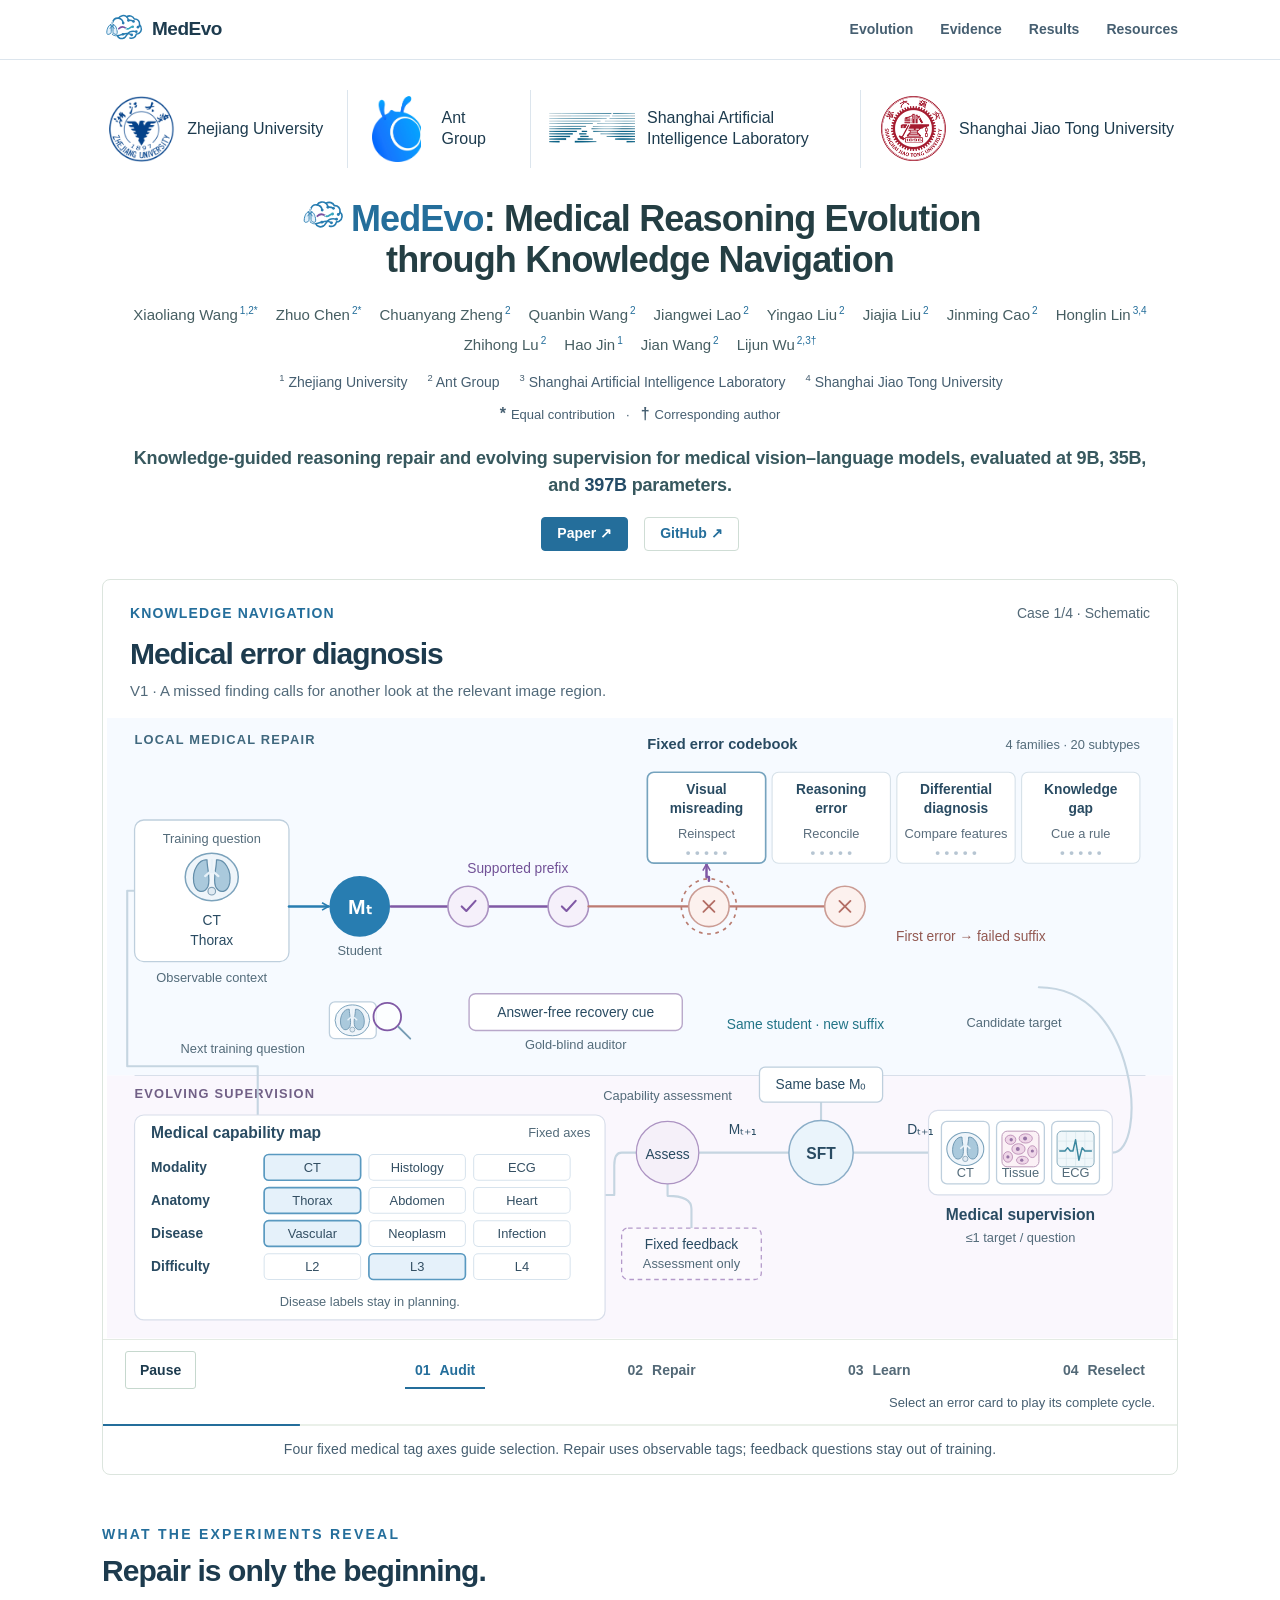
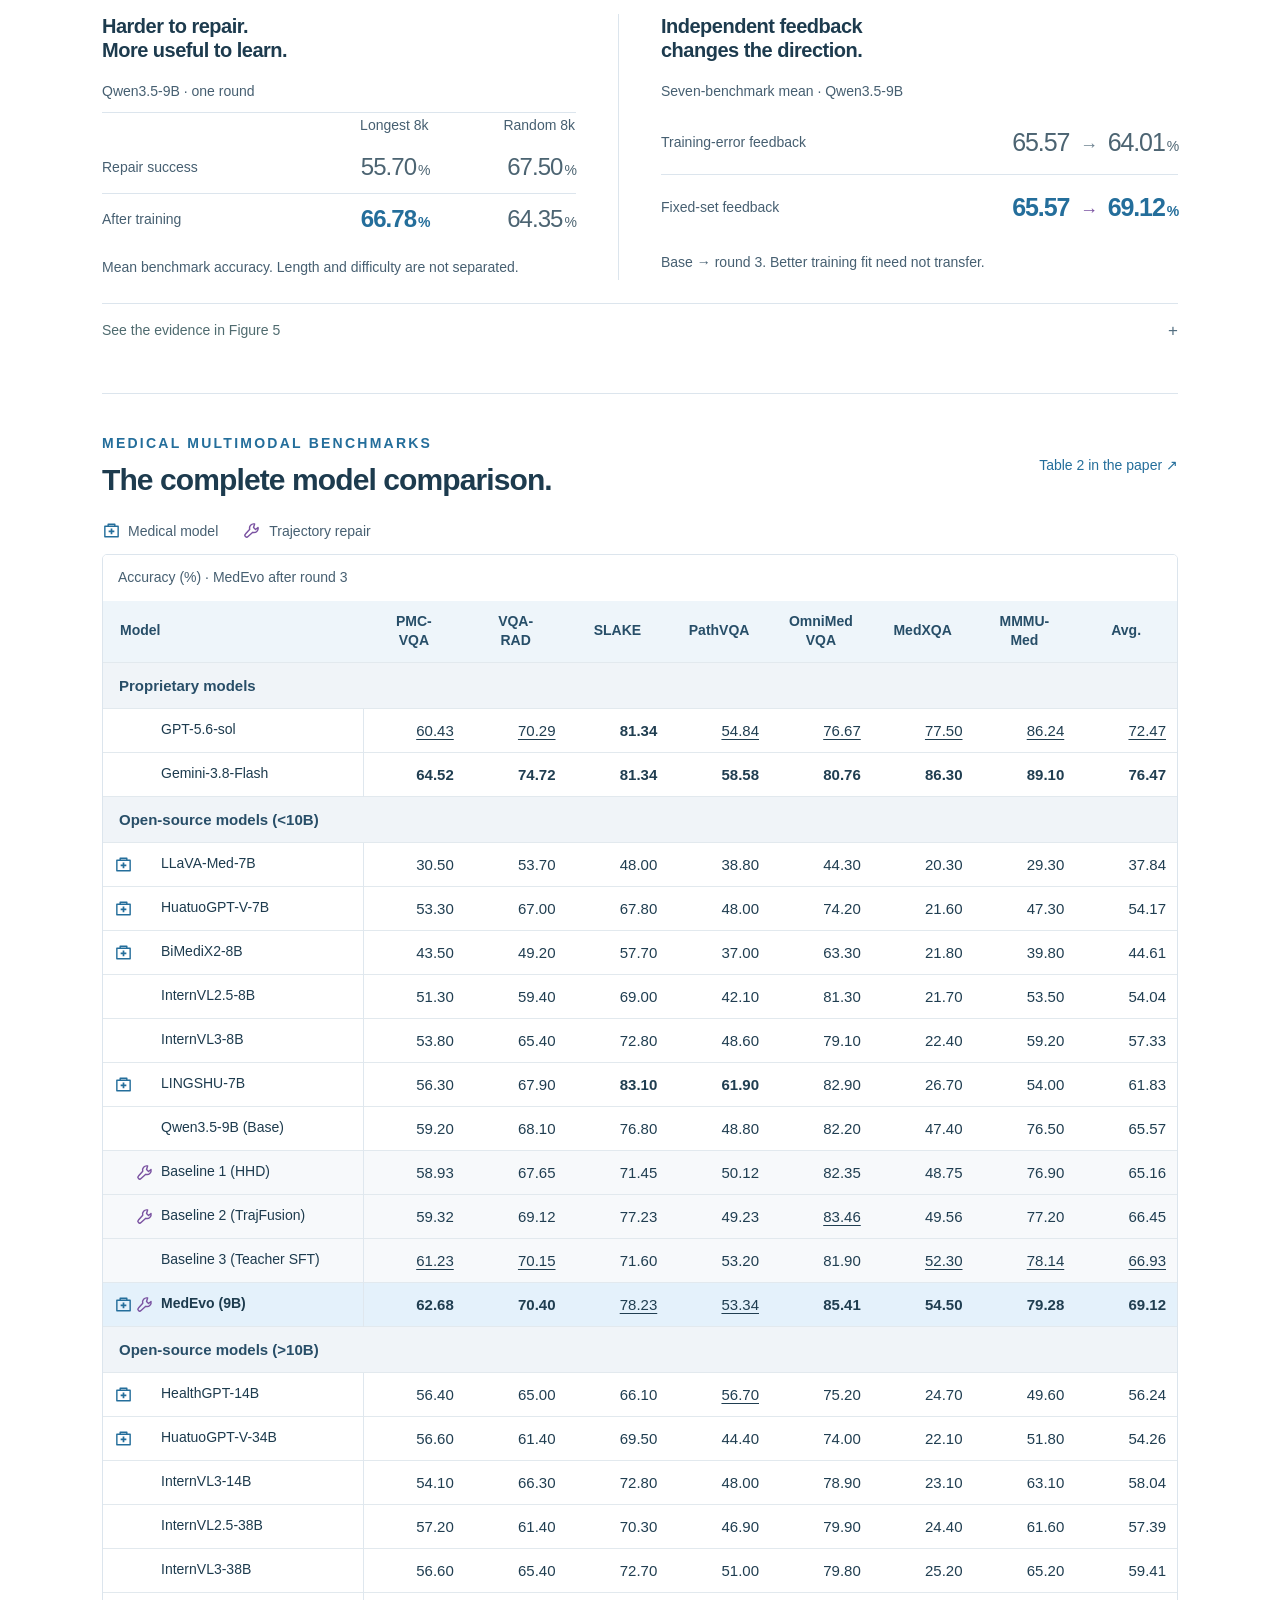
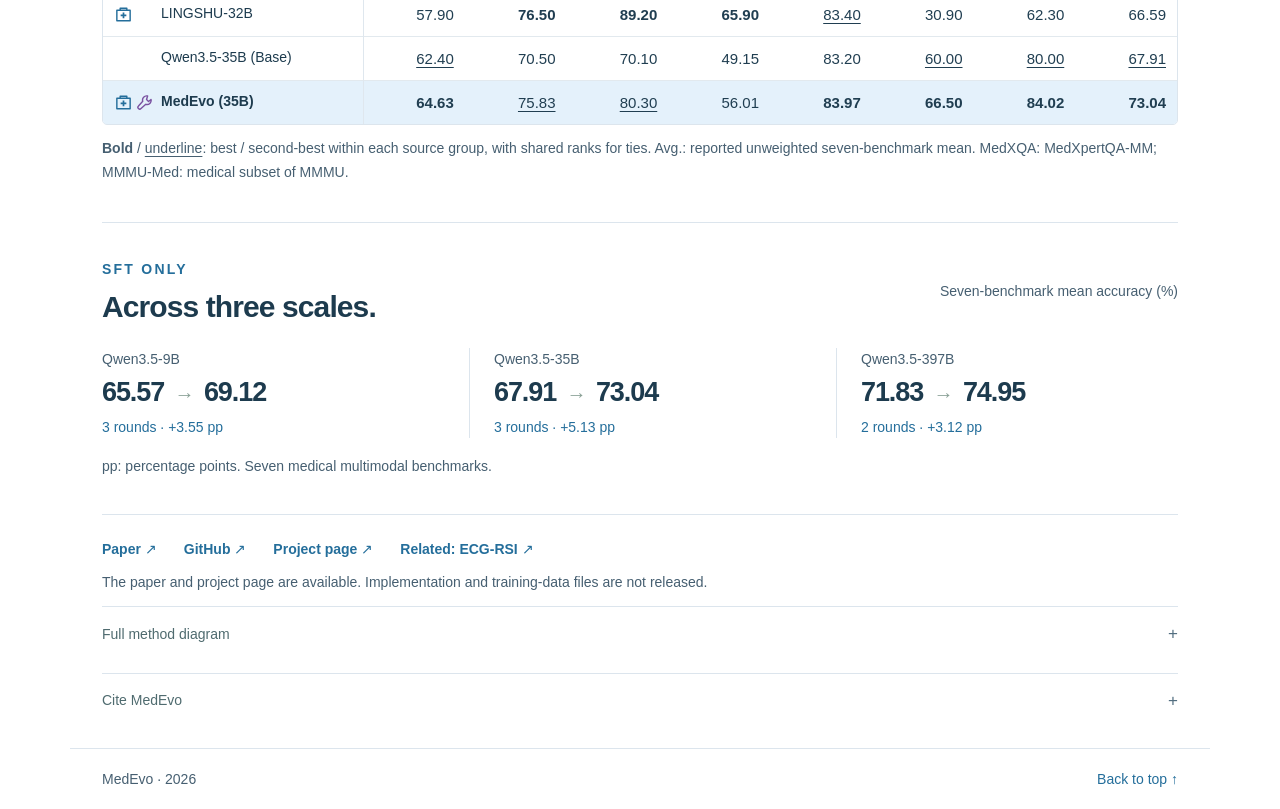
==== commit 1f2e1408: "Extend the four-case medical walkthrough" ====
--- a/docs/index.html
+++ b/docs/index.html
@@ -4,10 +4,10 @@
   <meta charset="utf-8">
   <meta name="viewport" content="width=device-width, initial-scale=1">
   <title>MedEvo — Medical Reasoning Evolution through Knowledge Navigation</title>
-  <meta name="description" content="MedEvo studies how to turn failed medical reasoning into useful supervision: preserve supported reasoning, repair local errors, and let independent feedback guide data selection.">
+  <meta name="description" content="Knowledge-guided reasoning repair and evolving supervision for medical vision–language models, evaluated at 9B, 35B, and 397B parameters.">
   <meta name="theme-color" content="#287db1">
   <meta property="og:title" content="MedEvo: Medical Reasoning Evolution through Knowledge Navigation">
-  <meta property="og:description" content="Local reasoning repair and feedback-guided data selection for medical multimodal models.">
+  <meta property="og:description" content="Knowledge-guided reasoning repair and evolving supervision for medical vision–language models, evaluated at 9B, 35B, and 397B parameters.">
   <meta property="og:type" content="website">
   <meta property="og:url" content="https://pork-pay.github.io/MedEvo/">
   <meta property="og:image" content="https://pork-pay.github.io/MedEvo/assets/workflow.png">
@@ -54,17 +54,18 @@
     <li><a href="https://www.sjtu.edu.cn/"><span><sup>4</sup> Shanghai Jiao Tong University</span></a></li>
   </ul>
   <p class="author-note"><span class="note-entry"><b class="note-symbol">*</b> Equal contribution</span><span class="note-divider" aria-hidden="true">·</span><span class="note-entry"><b class="note-symbol">†</b> Corresponding author</span></p>
-  <p class="thesis">Medical knowledge repairs a failed trace; independent feedback decides what the student learns next.</p>
+  <p class="thesis">Knowledge-guided reasoning repair and evolving supervision for medical vision–language models, evaluated at 9B, 35B, and <strong>397B</strong> parameters.</p>
   <div class="hero-links"><a class="paper-link" href="assets/medevo.pdf">Paper ↗</a><a href="https://github.com/pork-pay/MedEvo">GitHub ↗</a></div>
 </section>
 
 <section class="evolution" id="method" aria-labelledby="evolution-title">
-  <div class="animation-heading"><p id="evolution-title">KNOWLEDGE NAVIGATION</p><span>Schematic</span></div>
-  <h2 id="stage-title">Repair medical reasoning. Refocus the next round.</h2>
+  <div class="animation-heading"><p id="evolution-title">KNOWLEDGE NAVIGATION</p><span id="case-status">Case 1/4 · Schematic</span></div>
+  <h2 id="stage-title">Medical reasoning repair and supervision evolution</h2>
+  <p class="case-summary" id="case-summary">V1 · A missed finding calls for another look at the relevant image region.</p>
   <div id="animation-canvas" class="animation-canvas">
-    <picture><source media="(max-width:640px)" srcset="assets/knowledge-navigation-mobile.svg"><img src="assets/knowledge-navigation.svg" alt="MedEvo links medical context to fresh error diagnosis, answer-free suffix repair, screened supervision, SFT from the same base, and feedback-guided selection across four fixed medical tag axes."></picture>
+    <picture><source media="(max-width:640px)" srcset="assets/knowledge-navigation-mobile.svg"><img src="assets/knowledge-navigation.svg" alt="Four schematic cases demonstrate visual reinspection, evidence reconciliation, discriminative comparison, and a rule-category cue. Each continues through screened supervision, SFT from the same base, and feedback-guided selection across four fixed medical tag axes."></picture>
   </div>
-  <div class="animation-controls" id="animation-controls" hidden><button id="play-animation" class="play-button" type="button" aria-label="Pause the evolution schematic" aria-pressed="true">Pause</button><div class="stage-buttons" role="group" aria-label="Animation stages"><button type="button" data-step="0" aria-pressed="true">01 <span>Audit</span></button><button type="button" data-step="1" aria-pressed="false">02 <span>Repair</span></button><button type="button" data-step="2" aria-pressed="false">03 <span>Learn</span></button><button type="button" data-step="3" aria-pressed="false">04 <span>Reselect</span></button></div></div>
+  <div class="animation-controls" id="animation-controls" hidden><button id="play-animation" class="play-button" type="button" aria-label="Pause the evolution schematic" aria-pressed="true">Pause</button><div class="stage-buttons" role="group" aria-label="Animation stages"><button type="button" data-step="0" aria-pressed="true">01 <span>Audit</span></button><button type="button" data-step="1" aria-pressed="false">02 <span>Repair</span></button><button type="button" data-step="2" aria-pressed="false">03 <span>Learn</span></button><button type="button" data-step="3" aria-pressed="false">04 <span>Reselect</span></button></div><p class="case-control-hint">Select an error card to play its complete cycle.</p></div>
   <div class="animation-track" aria-hidden="true"><div id="animation-progress"></div></div>
   <p class="animation-caption">Four fixed medical tag axes guide selection. Repair uses observable tags; feedback questions stay out of training.</p>
 </section>
--- a/docs/style.css
+++ b/docs/style.css
@@ -1,16 +1,130 @@
-*{box-sizing:border-box}html{scroll-padding-top:80px}body{margin:0;background:#fff;color:#24292f;font:16.5px/1.75 -apple-system,BlinkMacSystemFont,"Segoe UI",Arial,sans-serif}a{color:#4165ab;text-decoration:none}a:hover{text-decoration:underline}a:focus-visible,summary:focus-visible,.table-wrap:focus-visible{outline:2px solid #4165ab;outline-offset:4px}header{border-bottom:1px solid #f0f0f0;background:#fff}nav{max-width:1260px;margin:auto;padding:0 32px;min-height:64px;display:flex;align-items:center;justify-content:space-between;gap:24px}.brand{font-size:18px;color:#24292f;font-weight:700}nav div{display:flex;gap:24px}nav div a,.eyebrow,.number,.affiliations,.author-note,figcaption span{font-family:ui-monospace,SFMono-Regular,Consolas,monospace}nav div a{font-size:12px;color:#686868}main{max-width:1120px;margin:auto;padding:0 28px}section{padding:62px 0;border-bottom:1px solid #ededed}.hero{text-align:center;padding-top:44px}.eyebrow{font-size:12px;letter-spacing:.15em;color:#777;margin:0 0 18px}h1{font-size:36px;line-height:1.22;letter-spacing:-1.1px;max-width:1020px;margin:30px auto 20px;font-weight:750}h1 span,.lead span{color:#4165ab}h2{font-size:34px;line-height:1.25;letter-spacing:-.8px;margin:0 0 24px}h3{font-size:21px;line-height:1.4;margin:30px 0 12px}h4{font-size:18px;line-height:1.4;margin:0 0 12px}p{margin:0 0 18px}.authors{font-size:14px;line-height:1.9;max-width:990px;margin:0 auto 10px}.authors a{color:#555}sup{font-size:9px;margin-left:2px}.affiliations{font-size:11px;color:#777;line-height:1.9;max-width:1010px;margin:0 auto 10px}.author-note{font-size:10px;color:#777;margin:0 0 30px}.lead{font-size:24px;line-height:1.45;font-weight:650;letter-spacing:-.5px;margin:30px auto 24px}.institution-logos{display:flex;justify-content:center;align-items:center;gap:34px;margin:20px auto 26px}.institution{display:block}.logo-frame{display:flex;align-items:center;justify-content:center;width:48px;height:48px}.logo-frame img{max-height:46px;max-width:46px;object-fit:contain}.institution:nth-child(3) .logo-frame{width:66px}.institution:nth-child(3) img{max-width:66px}.actions{display:flex;justify-content:center;gap:12px;margin:26px 0 44px}.button{background:#4165ab;color:white;border-radius:24px;padding:9px 25px;font-size:14px;line-height:1.5}.button:hover{color:white;background:#34518b;text-decoration:none}.secondary{background:#24292f}.takeaways{display:grid;grid-template-columns:repeat(3,1fr);gap:16px;list-style:none;margin:0 0 36px;padding:0;text-align:left}.takeaways li{border:1px solid #e8e8e8;border-radius:10px;padding:20px}.number{font-size:11px;color:#4165ab}.takeaways h3{font-size:17px;margin:12px 0 10px}.takeaways p{font-family:Georgia,serif;font-size:15px;line-height:1.7;color:#626262;margin:0}figure{margin:30px 0 0;text-align:left}img{display:block;width:auto;max-width:100%;height:auto}figcaption{font-size:13px;color:#666;line-height:1.7;margin:14px 0 0}figcaption span{color:#4165ab;font-size:11px;margin-right:8px}section:not(.hero)>p,section:not(.hero)>h3{max-width:1000px}.intro{font-size:20px;color:#5e6369}.equation{background:#fafafa;border-left:2px solid #d5dbe7;padding:18px 24px;margin:24px 0;font-family:Georgia,serif;text-align:center;font-size:20px}strong{font-weight:650;color:inherit}.table-wrap{overflow:auto;margin:22px 0}table{width:100%;border-collapse:collapse;font-size:13px;line-height:1.55}th,td{padding:10px 12px;border-bottom:1px solid #e7e9ec}thead th{font-size:11px;letter-spacing:.04em;text-transform:uppercase;background:#f6f7f8;color:#636a73;text-align:right}thead th:first-child,tbody th{text-align:left}tbody th{font-weight:500}td{text-align:right;font-variant-numeric:tabular-nums}.highlight{background:#eef3fc}.highlight th,.highlight td{font-weight:650}.rounds{min-width:800px}.benchmark{min-width:1020px}.benchmark th:first-child{min-width:205px}.note{font-size:13px;color:#6a7078;line-height:1.7}details{border-top:1px solid #ddd;border-bottom:1px solid #ddd;margin:28px 0;padding:16px 0}summary{cursor:pointer;font-size:16px;font-weight:600}.findings{display:grid;grid-template-columns:1fr 1fr;gap:26px 36px;margin:28px 0}.findings article{padding:0}.findings p{font-size:15px;color:#535963}dl{margin:0}dl div{display:grid;grid-template-columns:170px 1fr;gap:12px;padding:12px 0;border-bottom:1px solid #eee}dt{font-weight:600}dd{margin:0}.resource-links{display:flex;gap:26px;margin:22px 0}.guide th{width:30%}.guide td{text-align:left}footer{max-width:1120px;padding:25px 28px;margin:auto;display:flex;justify-content:space-between;font-size:12px;color:#777}.skip{position:absolute;top:-100px}.skip:focus{top:10px;left:10px;background:white;padding:10px}@media(max-width:720px){nav{padding:14px 20px;flex-wrap:wrap;gap:10px}nav div{gap:17px;flex-wrap:wrap}nav div a{font-size:11px}main{padding:0 20px}.hero{padding-top:32px}h1{font-size:28px;letter-spacing:-.6px}h1 br{display:none}h2{font-size:28px}.lead{font-size:20px}.authors{font-size:13px}.institution-logos{gap:26px}.takeaways{grid-template-columns:1fr}.takeaways li{padding:18px}.findings{grid-template-columns:1fr}section{padding:40px 0}.equation{font-size:17px;padding:14px}.affiliations{font-size:10px}dl div{grid-template-columns:1fr;gap:4px}.guide{font-size:12px}th,td{padding:9px 8px}.resource-links{flex-wrap:wrap}footer{gap:20px}}@media print{header,.actions,footer{display:none}body{font-size:11pt}section{padding:20px 0}details{display:block}}
-/* Typography matched to Dream-RSI's measured desktop and mobile rules. */
-:root{--display:'Google Sans Flex','Google Sans','Noto Sans',system-ui,-apple-system,sans-serif;--read:'Literata','Noto Serif',Georgia,'Times New Roman',serif;--mono:'Google Sans Code','JetBrains Mono',ui-monospace,SFMono-Regular,Menlo,monospace;--measure:800px}
-html{-webkit-font-smoothing:antialiased;-moz-osx-font-smoothing:grayscale}body{font-family:var(--display);font-size:16.5px;line-height:1.7;font-optical-sizing:auto;font-synthesis-weight:none}main{max-width:1180px;padding-inline:26px}.brand{font-family:var(--display);font-size:17px;font-weight:700;letter-spacing:.01em}nav div a{font-family:var(--mono);font-size:12.5px;line-height:1.7;letter-spacing:.03em}
-h1{font-family:var(--display);font-weight:700;font-size:clamp(24px,3.9vw,36px);line-height:1.14;letter-spacing:-.026em;text-wrap:balance;max-width:1020px;margin-top:8px}h2{font-family:var(--display);font-weight:700;font-size:clamp(25px,2.9vw,35px);line-height:1.12;letter-spacing:-.022em;margin-top:12px}h3{font-family:var(--display);font-size:18px;font-weight:600;line-height:1.3;margin-top:38px;margin-bottom:4px}h4{font-family:var(--display);font-size:15px;font-weight:600;line-height:1.3}.eyebrow{font-family:var(--mono);font-size:12px;line-height:1.7;letter-spacing:.15em}.hero>.eyebrow{font-size:12.5px}.authors{font-family:var(--display);font-size:14.5px;line-height:1.8;font-weight:400;max-width:1040px;text-wrap:balance;margin-top:16px}.authors sup{font-size:.66em}.affiliations{font-family:var(--mono);font-size:11.5px;line-height:1.7;letter-spacing:.02em;margin-top:7px}.affiliations sup{font-size:.75em}.author-note{font-family:var(--mono);font-size:10.5px;line-height:1.7;margin-top:8px}.hero>.lead{font-family:var(--display);font-size:clamp(19px,1.9vw,25px);font-weight:700;line-height:1.3;letter-spacing:-.02em;max-width:1000px;text-wrap:balance;margin-top:34px}.button{font-family:var(--display);font-size:13.5px;font-weight:500;line-height:1.7}.button:not(.secondary){font-weight:600}
-.takeaways h3{font-size:15.5px;line-height:1.3;font-weight:600;margin:12px 0 10px}.takeaways p{font-family:var(--read);font-size:14px;line-height:1.65;color:#4b5158;text-wrap:pretty}.number{font-family:var(--mono);font-size:11px;letter-spacing:.12em}
-section:not(.hero)>h2,section:not(.hero)>h3,section:not(.hero)>.eyebrow,section:not(.hero)>.equation,section:not(.hero)>dl{max-width:var(--measure);margin-left:auto;margin-right:auto}section:not(.hero)>p:not(.eyebrow){font-family:var(--read);font-size:16px;line-height:1.85;font-weight:400;color:#4b5158;max-width:var(--measure);margin-left:auto;margin-right:auto;text-wrap:pretty}section:not(.hero)>h2+p:not(.eyebrow){font-size:17.5px;line-height:1.72}#method>p:not(.eyebrow){font-size:17px;line-height:1.8}.findings p{font-family:var(--read);font-size:14.5px;line-height:1.7;color:#4b5158}.findings h4{font-size:15px}.equation{font-family:var(--read)}strong{font-weight:600}figcaption{font-family:var(--read);font-size:13.5px;line-height:1.65;text-wrap:pretty}figcaption span{font-family:var(--mono);font-size:10.5px;letter-spacing:.12em}section:not(.hero)>p.note{font-family:var(--read);font-size:13.5px;line-height:1.6;color:#6a7079}
-table{font-family:var(--display);font-size:13.5px;line-height:1.7}th,td{padding:7px 11px}thead th{font-family:var(--mono);font-size:10.5px;font-weight:500}tbody td{font-family:var(--mono);font-size:12.5px;font-variant-numeric:tabular-nums;color:#4b5158}tbody th{font-weight:500}.guide td{font-family:var(--display);font-size:13.5px}.highlight td{font-weight:500}.highlight th{font-weight:600}footer{font-family:var(--mono);font-size:11.5px}
-@media(max-width:760px){main{padding-inline:18px}.authors{font-size:13.5px}.button{font-size:12.5px;padding:9px 16px}h1 br{display:initial}}
+:root{--ink:#1d3b4e;--muted:#465f71;--blue:#246e9b;--violet:#7a52a1;--line:#dce5ed;--paper:#ffffff;--sans:-apple-system,BlinkMacSystemFont,"Segoe UI",Helvetica,Arial,sans-serif}
+*{box-sizing:border-box}[hidden]{display:none!important}html{scroll-behavior:smooth;scroll-padding-top:72px;-webkit-font-smoothing:antialiased}body{margin:0;background:var(--paper);color:var(--ink);font:15px/1.6 var(--sans)}a{color:var(--blue);text-decoration:none;text-underline-offset:4px}a:hover{text-decoration:underline}button{font:inherit;cursor:pointer}a:focus-visible,button:focus-visible,summary:focus-visible{outline:3px solid #72a2a6;outline-offset:4px}img{display:block;max-width:100%;height:auto}p,h1,h2,h3{margin:0}h1,h2,h3{text-wrap:balance}sup{font-size:.67em;line-height:0;margin-left:2px}strong{font-weight:650}.skip-link{position:absolute;top:-100px;left:20px;background:white;padding:12px;z-index:100}.skip-link:focus{top:8px}
+.site-header{border-bottom:1px solid var(--line);background:var(--paper)}nav{max-width:1140px;margin:auto;display:flex;align-items:center;gap:18px;min-height:58px;padding:10px 32px}.institution-brand{display:flex;align-items:center;gap:4px;color:#242a2c}.institution-brand img{width:27px;height:32px;object-fit:contain}.institution-brand span{font-size:14px;font-weight:800;line-height:1.03;letter-spacing:-.03em}.institution-brand:hover{text-decoration:none}.nav-project{color:var(--muted);font-size:14px;border-left:1px solid #cdd9d1;padding-left:18px;font-weight:550}.nav-links{display:flex;gap:27px;margin-left:auto}.nav-links a{font-size:14px;color:var(--muted);font-weight:550}main,footer{max-width:1140px;margin:auto;padding:0 32px}
+.hero{text-align:center;padding:30px 0 25px}h1{font-size:clamp(25px,3.3vw,38px);line-height:1.17;letter-spacing:-.035em;font-weight:650;color:#243e43}h1 span{color:var(--blue)}.authors{display:flex;flex-wrap:wrap;justify-content:center;column-gap:15px;row-gap:4px;list-style:none;max-width:940px;padding:0;margin:18px auto 10px;font-size:14px;line-height:1.6}.authors li{white-space:nowrap}.authors a{color:#465e62}.authors sup{color:var(--blue)}.affiliations{display:flex;flex-wrap:wrap;justify-content:center;gap:3px 15px;list-style:none;margin:0 auto;padding:0;font-size:14px;color:var(--muted);max-width:920px}.affiliations li{white-space:nowrap}.author-note{font-size:14px;color:var(--muted);margin-top:5px}.author-note span{padding:0 7px}.thesis{font-size:15px;line-height:1.65;margin:18px auto 12px;max-width:795px;color:#37585e}.hero-links{display:flex;gap:12px;justify-content:center;font-size:14px;font-weight:600}.hero-links a{padding:6px 15px;border:1px solid #cfddd5;border-radius:4px}.hero-links .paper-link{background:var(--blue);border-color:var(--blue);color:white}.hero-links a:hover{background:#eaf3fb;text-decoration:none;color:var(--blue)}
+.evolution{background:#ffffff;border:1px solid #dce5de;border-radius:8px;overflow:hidden}.animation-heading{display:flex;align-items:center;justify-content:space-between;padding:22px 27px 0}.animation-heading p{font-size:14px;letter-spacing:.17em;font-weight:700;color:var(--blue)}.animation-heading>span{font-size:14px;color:#536977}.evolution h2{font-size:clamp(20px,2.9vw,30px);line-height:1.2;letter-spacing:-.035em;font-weight:650;margin:10px 27px 0;min-height:38px}.animation-canvas{margin:0 4px;line-height:0;overflow:hidden}.animation-canvas svg,.animation-canvas picture,.animation-canvas img{display:block;width:100%;height:auto}.animation-controls{display:flex;align-items:center;gap:20px;border-top:1px solid #e4ebe4;padding:11px 22px}.play-button{border:1px solid #c6d8ce;background:#fff;color:var(--ink);font-size:14px;font-weight:600;padding:6px 12px;border-radius:3px;min-width:55px}.play-button:hover{background:#eaf3fb}.stage-buttons{display:flex;justify-content:space-between;gap:12px;flex:1;max-width:750px;margin-left:auto}.stage-buttons button{background:none;border:0;color:#536977;font-size:14px;padding:7px 8px;font-weight:550;white-space:nowrap}.stage-buttons button span{margin-left:5px}.stage-buttons button[aria-pressed=true]{color:var(--blue);box-shadow:inset 0 -2px var(--blue)}.animation-track{height:2px;background:#eaf0e9}.animation-track>div{height:100%;background:var(--blue);transform-origin:left;transform:scaleX(0)}.animation-caption{font-size:14px;color:var(--muted);padding:12px 22px 14px;text-align:center;letter-spacing:.005em}
+.evidence-section{padding:48px 0 36px}.eyebrow{font-size:14px;text-transform:uppercase;letter-spacing:.16em;font-weight:650;color:var(--blue);margin-bottom:8px}.section-heading h2,.results-heading h2{font-size:30px;line-height:1.17;letter-spacing:-.03em;font-weight:600}.insights{display:grid;grid-template-columns:1fr 1fr;gap:42px;margin-top:25px}.insight:first-child{border-right:1px solid var(--line);padding-right:42px}.insight h3{font-size:20px;line-height:1.2;letter-spacing:-.025em;font-weight:550;margin-bottom:18px}.selection-comparison{border-collapse:collapse;width:100%;font-size:14px}.selection-comparison caption{text-align:left;color:var(--muted);font-size:14px;padding-bottom:10px}.selection-comparison thead th{font-size:14px;color:var(--muted);font-weight:500;text-align:right;white-space:nowrap;padding-bottom:6px}.selection-comparison tbody th{text-align:left;font-size:14px;font-weight:500;color:var(--muted);padding:10px 8px 10px 0}.selection-comparison td{text-align:right;padding:6px 0 6px 15px;font-size:24px;font-variant-numeric:tabular-nums;letter-spacing:-.04em;color:#4c6472}.selection-comparison td span{font-size:14px;padding-left:2px}.selection-comparison tr:last-child{border-top:1px solid var(--line)}.selection-comparison td.emphasis{color:var(--blue);font-weight:650}.small-note{font-size:14px;line-height:1.7;color:var(--muted);margin-top:12px}.feedback-comparison>p{font-size:14px;color:var(--muted);margin-bottom:8px}.feedback-comparison>div{display:flex;justify-content:space-between;align-items:center;gap:12px;padding:8px 0}.feedback-comparison>div+div{border-top:1px solid var(--line)}.feedback-comparison>div>span{font-size:14px;color:var(--muted)}.feedback-comparison strong{font-size:25px;white-space:nowrap;letter-spacing:-.045em;color:#4c6472;font-variant-numeric:tabular-nums;font-weight:450}.feedback-comparison i{font-style:normal;font-size:18px;color:#6c8290;padding:0 5px}.feedback-comparison small{font-size:14px;padding-left:2px}.feedback-comparison .independent strong{color:var(--blue);font-weight:600}.feedback-comparison .independent i{color:var(--violet)}
+details{border-top:1px solid var(--line);margin-top:23px}summary{list-style:none;display:flex;align-items:center;justify-content:space-between;font-size:14px;font-weight:500;cursor:pointer;padding:13px 0;color:#4f6b6f}summary::-webkit-details-marker{display:none}summary>span{font-size:17px;color:#526e80}details[open] summary>span{transform:rotate(45deg)}figure{margin:5px 0 18px;padding:10px;border:1px solid var(--line);background:white;border-radius:4px}figure>a{display:block;cursor:zoom-in}figure img{width:100%}figcaption{font-size:14px;line-height:1.65;color:var(--muted);padding:12px 7px 4px}
+.results-section{border-top:1px solid var(--line);padding:35px 0}.results-heading{display:flex;align-items:end;justify-content:space-between;gap:20px}.results-heading>p{font-size:14px;color:var(--muted)}.scale-results{display:grid;grid-template-columns:repeat(3,1fr);gap:25px;margin:24px 0 17px}.scale-results>div{border-left:1px solid var(--line);padding-left:24px}.scale-results>div:first-child{border:0;padding-left:0}.scale-results span,.scale-results small,.scale-results strong{display:block}.scale-results span{font-size:14px;color:var(--muted)}.scale-results strong{font-size:27px;line-height:1.4;letter-spacing:-.04em;font-weight:550;white-space:nowrap;font-variant-numeric:tabular-nums;margin:4px 0}.scale-results i{font-style:normal;color:#8aa196;font-size:20px;padding:0 4px}.scale-results small{font-size:14px;color:var(--blue)}
+.resources-section{border-top:1px solid var(--line);padding:23px 0 21px}.resource-links{display:flex;flex-wrap:wrap;gap:12px 27px;font-size:14px;font-weight:550}.resources-section>p{margin-top:10px}.resources-section details{margin-top:12px}.citation-heading{display:flex;align-items:center;gap:15px;padding-bottom:10px}.citation-heading button{border:1px solid #cddbd2;border-radius:3px;background:white;padding:6px 12px;color:var(--blue);font-size:14px}#copy-status{font-size:14px;color:var(--muted)}.citation{margin:0 0 13px;padding:18px;background:#f2f7fb;border:1px solid #dce5d9;overflow:auto;border-radius:4px;font:14px/1.7 ui-monospace,SFMono-Regular,Consolas,monospace;color:#4a6363}footer{border-top:1px solid var(--line);padding-top:19px;padding-bottom:19px;display:flex;justify-content:space-between;gap:15px;font-size:14px;color:var(--muted)}
+@media(max-width:900px){nav,main,footer{padding-left:24px;padding-right:24px}.insights{gap:27px}.insight:first-child{padding-right:27px}.feedback-comparison strong{font-size:21px}.scale-results{gap:16px}.scale-results>div{padding-left:16px}.scale-results strong{font-size:22px}.affiliations{font-size:14px}.authors{font-size:14px;column-gap:12px}}
+@media(max-width:640px){html{scroll-padding-top:15px}nav{min-height:49px;padding:7px 17px;gap:12px}.institution-brand img{width:24px;height:29px}.institution-brand span{font-size:12px}.nav-project{padding-left:12px;font-size:12px}.nav-links{gap:16px}.nav-links a{font-size:12px}main,footer{padding-inline:17px}.hero{padding:22px 0 19px}h1{font-size:27px;line-height:1.17;letter-spacing:-.035em}h1 br{display:none}.authors{font-size:12px;gap:3px 12px;margin:15px auto 8px;line-height:1.6}.affiliations{font-size:12px;gap:2px 10px;line-height:1.5}.affiliations li{white-space:normal}.author-note{font-size:12px;margin-top:7px}.thesis{font-size:13px;line-height:1.55;margin:15px auto 11px;max-width:380px}.hero-links{font-size:12px;gap:9px}.hero-links a{padding:5px 13px}.evolution{border-radius:6px}.animation-heading{padding:16px 17px 0}.animation-heading p{font-size:12px}.animation-heading>span{font-size:12px}.evolution h2{font-size:21px;margin:9px 17px 6px;min-height:50px;max-width:390px}.animation-canvas{margin:0}.animation-controls{gap:9px;padding:9px 11px;align-items:center}.play-button{font-size:12px;padding:6px 8px;min-width:45px}.stage-buttons{gap:2px}.stage-buttons button{font-size:12px;padding:7px 4px}.stage-buttons button span{margin-left:2px}.animation-caption{font-size:12px;padding:11px 15px 12px;max-width:360px;margin:auto;line-height:1.6}.evidence-section{padding:32px 0 25px}.eyebrow{font-size:12px}.section-heading h2,.results-heading h2{font-size:26px}.insights{grid-template-columns:1fr;gap:27px;margin-top:23px}.insight:first-child{padding-right:0;border-right:0;border-bottom:1px solid var(--line);padding-bottom:22px}.insight h3{font-size:20px;line-height:1.2;margin-bottom:17px}.insight h3 br{display:none}.selection-comparison td{font-size:25px}.selection-comparison tbody th{font-size:12px}.selection-comparison thead th{font-size:12px}.selection-comparison caption,.feedback-comparison>p{font-size:12px}.feedback-comparison strong{font-size:27px}.feedback-comparison>div>span{font-size:12px}.feedback-comparison>div{padding:9px 0}.small-note{font-size:12px}.results-heading{display:block}.results-heading>p{margin-top:12px}.results-section{padding:27px 0}.scale-results{grid-template-columns:1fr;gap:0;margin-top:17px;margin-bottom:10px}.scale-results>div,.scale-results>div:first-child{border-left:0;border-top:1px solid var(--line);padding:14px 0;display:grid;grid-template-columns:1fr auto;align-items:center;gap:1px 10px}.scale-results span{font-size:12px}.scale-results strong{font-size:25px;grid-column:2;grid-row:1 / 3;margin:0}.scale-results small{grid-column:1;font-size:12px}.scale-results i{font-size:19px}.resources-section{padding-top:22px}.resource-links{font-size:12px;gap:12px 21px}.citation{font-size:12px;padding:14px}summary{font-size:12px}.citation-heading button{font-size:12px}figcaption{font-size:12px}footer{padding-block:16px;font-size:12px}}
+@media(prefers-reduced-motion:reduce){html{scroll-behavior:auto}}@media print{nav,.hero-links,.animation-controls,.animation-track,.citation-heading{display:none}body{font-size:10pt;background:white}.hero{padding-top:0}main{padding:0}.evolution{break-inside:avoid}.evolution h2{font-size:20pt}.insights{break-inside:avoid}.citation{white-space:pre-wrap}.animation-caption{font-size:9pt}footer{padding-inline:0}}
 
-/* MedEvo palette: blue primary, purple secondary. */
-:root{--brand-blue:#287DB1;--brand-blue-deep:#216b98;--brand-purple:#7A52A1;--brand-blue-soft:#E4F1FB;--brand-purple-soft:#F4EFF9}
-a{color:var(--brand-blue)}a:hover{color:var(--brand-blue-deep)}a:focus-visible,summary:focus-visible,.table-wrap:focus-visible{outline-color:var(--brand-blue)}h1 span,.hero>.lead span,.number,figcaption span{color:var(--brand-blue)}.brand{color:#24292f}.button,.button:not(.secondary){background:var(--brand-blue);color:#fff}.button:hover{background:var(--brand-blue-deep);color:#fff}.button.secondary{background:var(--brand-purple-soft);color:var(--brand-purple);box-shadow:inset 0 0 0 1px #ded0ec}.button.secondary:hover{background:#ebe1f4;color:#654189}.takeaways li{border-color:#e1eaf0}.takeaways li:nth-child(3) .number{color:var(--brand-purple)}.highlight{background:var(--brand-blue-soft)}.equation{background:#f5f9fc;border-left-color:var(--brand-blue)}.equation:last-of-type{border-left-color:var(--brand-purple)}thead th{background:#f2f7fb}.resource-links a:last-child{color:var(--brand-purple)}
+/* Project identity and readable research labels. */
+.site-brand{display:inline-flex;align-items:center;gap:7px;color:var(--ink);font-size:19px;font-weight:700;letter-spacing:-.025em;white-space:nowrap}
+.site-brand img{width:43px;height:39px;object-fit:contain}.site-brand:hover{text-decoration:none}
+.hero-mark{display:inline-block;width:52px;height:47px;object-fit:contain;vertical-align:-9px;margin-right:5px}
+.hero{padding-top:25px}.authors{font-size:14px;line-height:1.5;column-gap:15px;margin-top:15px}.author-note{font-size:13px}
+.affiliations{gap:10px 17px;font-size:14px;max-width:1080px;margin-top:15px;margin-bottom:11px;line-height:1.35}
+.affiliations li{max-width:290px}.affiliations a{display:flex;align-items:center;gap:7px;color:var(--muted);text-align:left}
+.affiliations img{width:32px;height:32px;object-fit:contain;flex-shrink:0}.affiliations li:nth-child(3) img{width:43px}.affiliations span{white-space:normal}
+.thesis{font-size:16px}.animation-caption{font-size:14px;line-height:1.6}.animation-heading p,.animation-heading>span{font-size:14px;letter-spacing:.08em}
+.animation-heading>span{letter-spacing:0}.animation-controls{gap:20px}.play-button{font-size:14px;padding:7px 14px;min-width:66px}.stage-buttons button{font-size:14px;padding:8px 10px}
+.evolution h2{margin-top:12px}.animation-canvas{background:white}.small-note,figcaption{font-size:14px;color:var(--muted)}
+.selection-comparison tbody th,.selection-comparison thead th,.selection-comparison caption,.feedback-comparison>p,.feedback-comparison>div>span{font-size:14px}
+.feedback-comparison>div{padding:12px 0}.selection-comparison tbody th{padding-block:13px}.comparison-section{border-top:1px solid var(--line);padding:38px 0}
+.symbol-definitions{position:absolute;overflow:hidden}.table-source{font-size:14px;white-space:nowrap}.table-key{display:flex;align-items:center;flex-wrap:wrap;gap:10px 25px;margin:22px 0 12px;font-size:14px;color:var(--muted)}
+.table-key>span{display:inline-flex;align-items:center;gap:7px}.table-key .table-scroll-hint{display:none}
+.model-marker{width:19px;height:19px;flex:none}.model-marker.medical{color:#246e9b}.model-marker.repair{color:#7a52a1}.marker-space{width:19px;height:19px}
+.comparison-scroll{overflow-x:auto;max-width:100%;border:1px solid var(--line);border-radius:5px;scrollbar-color:#8daebf #edf4fa;scrollbar-width:thin;-webkit-overflow-scrolling:touch}
+.comparison-scroll:focus-visible{outline:3px solid #79a8bd;outline-offset:4px}
+.main-comparison{border-collapse:separate;border-spacing:0;width:100%;min-width:1050px;table-layout:fixed;font-size:15px;line-height:1.4}
+.main-comparison caption{text-align:left;font-size:14px;color:var(--muted);padding:13px 15px;background:white}
+.main-comparison .model-column{width:260px}.main-comparison th,.main-comparison td{padding:11px 11px;border-bottom:1px solid #e2e9ee;vertical-align:middle;font-variant-numeric:tabular-nums}
+.main-comparison thead th{background:#eef5fa;color:#274e68;text-align:center;font-size:14px;font-weight:650;height:62px}
+.main-comparison thead th:first-child{text-align:left;padding-left:17px}.main-comparison abbr{text-decoration:none;cursor:help}
+.main-comparison tbody td{text-align:right;color:#203e51;font-size:15px;white-space:nowrap;background:white}
+.main-comparison th[scope=row]{position:sticky;left:0;z-index:1;background:white;box-shadow:1px 0 #dfe7ee;text-align:left;font-size:14px;font-weight:400}
+.model-cell{display:grid;grid-template-columns:42px minmax(0,1fr);align-items:center;gap:5px}.model-markers{display:flex;align-items:center;gap:3px}
+.main-comparison .group-row th{background:#f0f4f8;color:#284e68;font-size:15px;font-weight:650;text-align:left;padding:12px 16px}
+.main-comparison .baseline-row td,.main-comparison .baseline-row th[scope=row]{background:#f7f9fb}
+.main-comparison .medevo-row td,.main-comparison .medevo-row th[scope=row]{background:#e4f1fb}
+.best-value{font-weight:750}.runner-up-value{text-decoration:underline;text-underline-offset:3px;text-decoration-thickness:1px}
+.main-comparison tbody:last-child tr:last-child>*{border-bottom:0}.scale-results span,.scale-results small,.results-heading>p{font-size:14px}
+.results-heading{align-items:center}.resource-links{font-size:14px}.resources-section>p{font-size:14px}footer{font-size:14px}
+@media(max-width:900px){.insights{gap:27px}.insight:first-child{padding-right:27px}.feedback-comparison>div{align-items:flex-start;flex-direction:column;gap:3px}.feedback-comparison strong{font-size:25px}.affiliations{max-width:780px;gap:10px 20px}.affiliations li{max-width:280px}}
+@media(max-width:640px){nav{gap:10px;padding-inline:14px}.site-brand{font-size:17px;gap:3px}.site-brand img{width:35px;height:32px}.nav-links{gap:10px}.nav-links a{font-size:12px}
+.hero{padding-top:20px}.hero-mark{width:42px;height:38px;vertical-align:-7px;margin-right:3px}.authors{font-size:13px;gap:4px 13px;margin-top:15px}.author-note{font-size:12px}
+.affiliations{display:grid;grid-template-columns:1fr 1fr;gap:11px 13px;margin-top:15px;font-size:12px;line-height:1.35}.affiliations li{max-width:none}.affiliations img{width:28px;height:28px}.affiliations li:nth-child(3) img{width:31px}.affiliations a{gap:6px;align-items:center}
+.thesis{font-size:14px;line-height:1.6;margin-top:16px}.hero-links{font-size:13px}.animation-heading{padding-inline:15px}.animation-heading p{font-size:12px;letter-spacing:.1em}.animation-heading>span{font-size:12px}
+.animation-controls{gap:5px;padding-inline:10px}.play-button{font-size:12px;padding:7px 9px;min-width:50px}.stage-buttons{gap:0}.stage-buttons button{font-size:12px;padding:8px 4px}.stage-buttons button span{margin-left:2px}
+.animation-caption{font-size:12px;padding-inline:13px}.small-note,figcaption{font-size:12px;line-height:1.7}.selection-comparison tbody th,.selection-comparison thead th,.selection-comparison caption,.feedback-comparison>p,.feedback-comparison>div>span{font-size:13px}
+.feedback-comparison>div{flex-direction:row;align-items:center;gap:8px}.feedback-comparison strong{font-size:25px}.comparison-section{padding:28px 0}.results-heading{display:block}.table-source{display:inline-block;margin-top:12px;font-size:13px}
+.table-key{gap:9px 18px;font-size:12px;margin-top:18px}.table-key .table-scroll-hint{display:block;flex-basis:100%;font-size:12px}
+.main-comparison{min-width:1000px;font-size:14px}.main-comparison .model-column{width:210px}.main-comparison th,.main-comparison td{padding:12px 10px}.main-comparison th[scope=row]{font-size:14px}.main-comparison tbody td{font-size:14px}.main-comparison .group-row th{font-size:14px}.main-comparison caption{font-size:13px}.model-cell{grid-template-columns:37px minmax(0,1fr);gap:4px}.model-marker,.marker-space{width:17px;height:17px}
+.scale-results span{font-size:14px}.scale-results small,.results-heading>p{font-size:13px}.resource-links,.resources-section>p{font-size:13px}footer{font-size:12px}}
+@media(max-width:370px){nav{flex-wrap:wrap}.nav-links{width:100%;justify-content:space-between;margin-top:5px}.stage-buttons button{font-size:0;padding-inline:3px}.stage-buttons button span{font-size:12px;margin-left:0}.feedback-comparison strong{font-size:22px}}
 
-/* Approved MedEvo lung-and-brain mark. */
-.brand{display:inline-flex;align-items:center;gap:6px}.brand-logo{display:block;width:38px;height:34px;object-fit:contain}
+/* Reference-aligned publication header; animation and scientific content remain unchanged. */
+@font-face {
+  font-family: "Google Sans Flex";
+  src: url("assets/fonts/google-sans-flex-latin.woff2") format("woff2");
+  font-weight: 400 700;
+  font-style: normal;
+  font-display: swap;
+}
+.hero { font-family: "Google Sans Flex", "Helvetica Neue", Helvetica, Arial, sans-serif; padding: 30px 0 28px; }
+.hero .institution-banner { display: grid; grid-template-columns: 1fr .75fr 1.35fr 1.3fr; align-items: center; gap: 0; max-width: 1080px; margin: 0 auto 28px; padding: 0; list-style: none; }
+.hero .institution-identity { display: flex; align-items: center; justify-content: center; gap: 12px; min-height: 78px; padding: 0 16px; border-left: 1px solid var(--line); }
+.hero .institution-identity:first-child { border-left: 0; padding-left: 0; }
+.hero .institution-identity:last-child { padding-right: 0; }
+.hero .institution-symbol { width: 66px; height: 66px; flex: 0 0 66px; object-fit: contain; }
+.hero .institution-shlab .institution-symbol { width: 88px; flex-basis: 88px; }
+.hero .institution-name { font-size: 16px; font-weight: 500; line-height: 1.3; text-align: left; }
+.hero h1 { max-width: 1040px; margin: 0 auto; font-family: inherit; font-size: 36px; font-weight: 700; line-height: 1.14; letter-spacing: -.024em; }
+.hero h1 .project-name { display: inline; font: inherit; letter-spacing: inherit; white-space: nowrap; }
+.hero h1 .hero-mark { display: inline-block; width: auto; height: 42px; margin-right: 5px; vertical-align: -7px; object-fit: contain; }
+.hero .authors-section { width: auto; max-width: none; margin: 0; padding: 0; border: 0; }
+.hero .authors { display: flex; flex-wrap: wrap; justify-content: center; align-items: baseline; gap: 5px 18px; max-width: 1040px; margin: 23px auto 0; padding: 0; list-style: none; font-size: 15px; font-weight: 400; line-height: 1.65; }
+.hero .authors > * { white-space: nowrap; }
+.hero .authors a { font-family: inherit; font-size: inherit; font-weight: inherit; }
+.hero .affiliations { display: flex; flex-wrap: wrap; align-items: baseline; justify-content: center; gap: 6px 18px; max-width: 1060px; margin: 14px auto 0; padding: 0; list-style: none; font-size: 14px; line-height: 1.5; }
+.hero .affiliations li { display: block; max-width: none; text-align: center; white-space: nowrap; }
+.hero .affiliations li > a { display: inline; width: auto; }
+.hero .author-note { display: flex; flex-wrap: nowrap; justify-content: center; align-items: baseline; gap: 11px; margin: 12px 0 0; font-size: 13px; line-height: 1.5; white-space: nowrap; }
+.hero .author-note .note-entry { display: inline-flex; align-items: baseline; gap: 5px; padding: 0; }
+.hero .author-note .note-symbol { font-size: 16px; font-weight: 700; line-height: 1; }
+.hero .author-note .note-divider { padding: 0; }
+.hero .thesis, .hero .hero-idea { max-width: 1020px; margin: 21px auto 0; font-family: inherit; font-size: 18px; font-weight: 600; line-height: 1.5; letter-spacing: -.01em; }
+.hero .hero-links { display: flex; align-items: center; justify-content: center; gap: 16px; min-height: 34px; margin: 18px auto 0; font-size: 14px; line-height: 1.4; }
+.hero .hero-links a { font-family: inherit; font-size: 14px; font-weight: 600; line-height: 1.4; }
+@media (max-width: 900px) {
+  .hero .institution-identity { flex-direction: column; gap: 9px; padding-inline: 12px; }
+  .hero .institution-name { font-size: 14px; text-align: center; }
+}
+@media (max-width: 640px) {
+  .hero { padding: 23px 0; }
+  .hero .institution-banner { grid-template-columns: repeat(4, minmax(0, 1fr)); align-items: start; gap: 0; margin-bottom: 23px; }
+  .hero .institution-identity { gap: 8px; min-height: 0; padding-inline: 6px; }
+  .hero .institution-symbol { width: 52px; height: 52px; flex-basis: auto; }
+  .hero .institution-shlab .institution-symbol { width: 68px; height: 52px; flex-basis: auto; }
+  .hero .institution-name { font-size: 12px; line-height: 1.3; }
+  .hero h1 { font-size: 27px; font-weight: 700; line-height: 1.18; letter-spacing: -.022em; }
+  .hero h1 .title-break { display: none; }
+  .hero h1 .hero-mark { height: 34px; width: auto; margin-right: 4px; vertical-align: -6px; }
+  .hero .authors { max-width: 100%; gap: 4px 14px; margin-top: 18px; font-size: 13px; line-height: 1.65; }
+  .hero .affiliations { gap: 5px 12px; max-width: 100%; margin-top: 12px; font-size: 12px; line-height: 1.5; }
+  .hero .affiliations li { max-width: 100%; white-space: normal; }
+  .hero .author-note { gap: 7px; margin-top: 11px; font-size: 12px; }
+  .hero .author-note .note-entry { gap: 4px; }
+  .hero .author-note .note-symbol { font-size: 15px; }
+  .hero .thesis, .hero .hero-idea { margin-top: 18px; font-size: 15px; line-height: 1.5; }
+  .hero .hero-links { gap: 14px; min-height: 32px; margin-top: 15px; font-size: 13px; }
+  .hero .hero-links a { font-size: 13px; }
+}
+
+main > section:not(.evolution) :is(p, h2, h3, h4, summary) { font-family: "Google Sans Flex", "Helvetica Neue", Helvetica, Arial, sans-serif; }
+
+/* Four-case medical-repair walkthrough. */
+.hero .thesis strong { font-weight: 700; color: #244b67; }
+.case-summary { margin: 5px 27px 15px; max-width: 940px; font-size: 15px; line-height: 1.6; color: #526a7a; }
+#case-status { white-space: nowrap; font-variant-numeric: tabular-nums; }
+@media (max-width: 640px) {
+  .animation-heading { gap: 10px; flex-wrap: wrap; }
+  .case-summary { margin: 1px 17px 12px; font-size: 13px; line-height: 1.55; min-height: 60px; }
+}
+
+.animation-controls { flex-wrap: wrap; row-gap: 4px; }
+.case-control-hint { flex-basis: 100%; margin: 0; color: var(--muted); font-size: 13px; line-height: 1.5; text-align: right; }
+@media (max-width: 640px) { .case-control-hint { font-size: 12px; text-align: center; } }
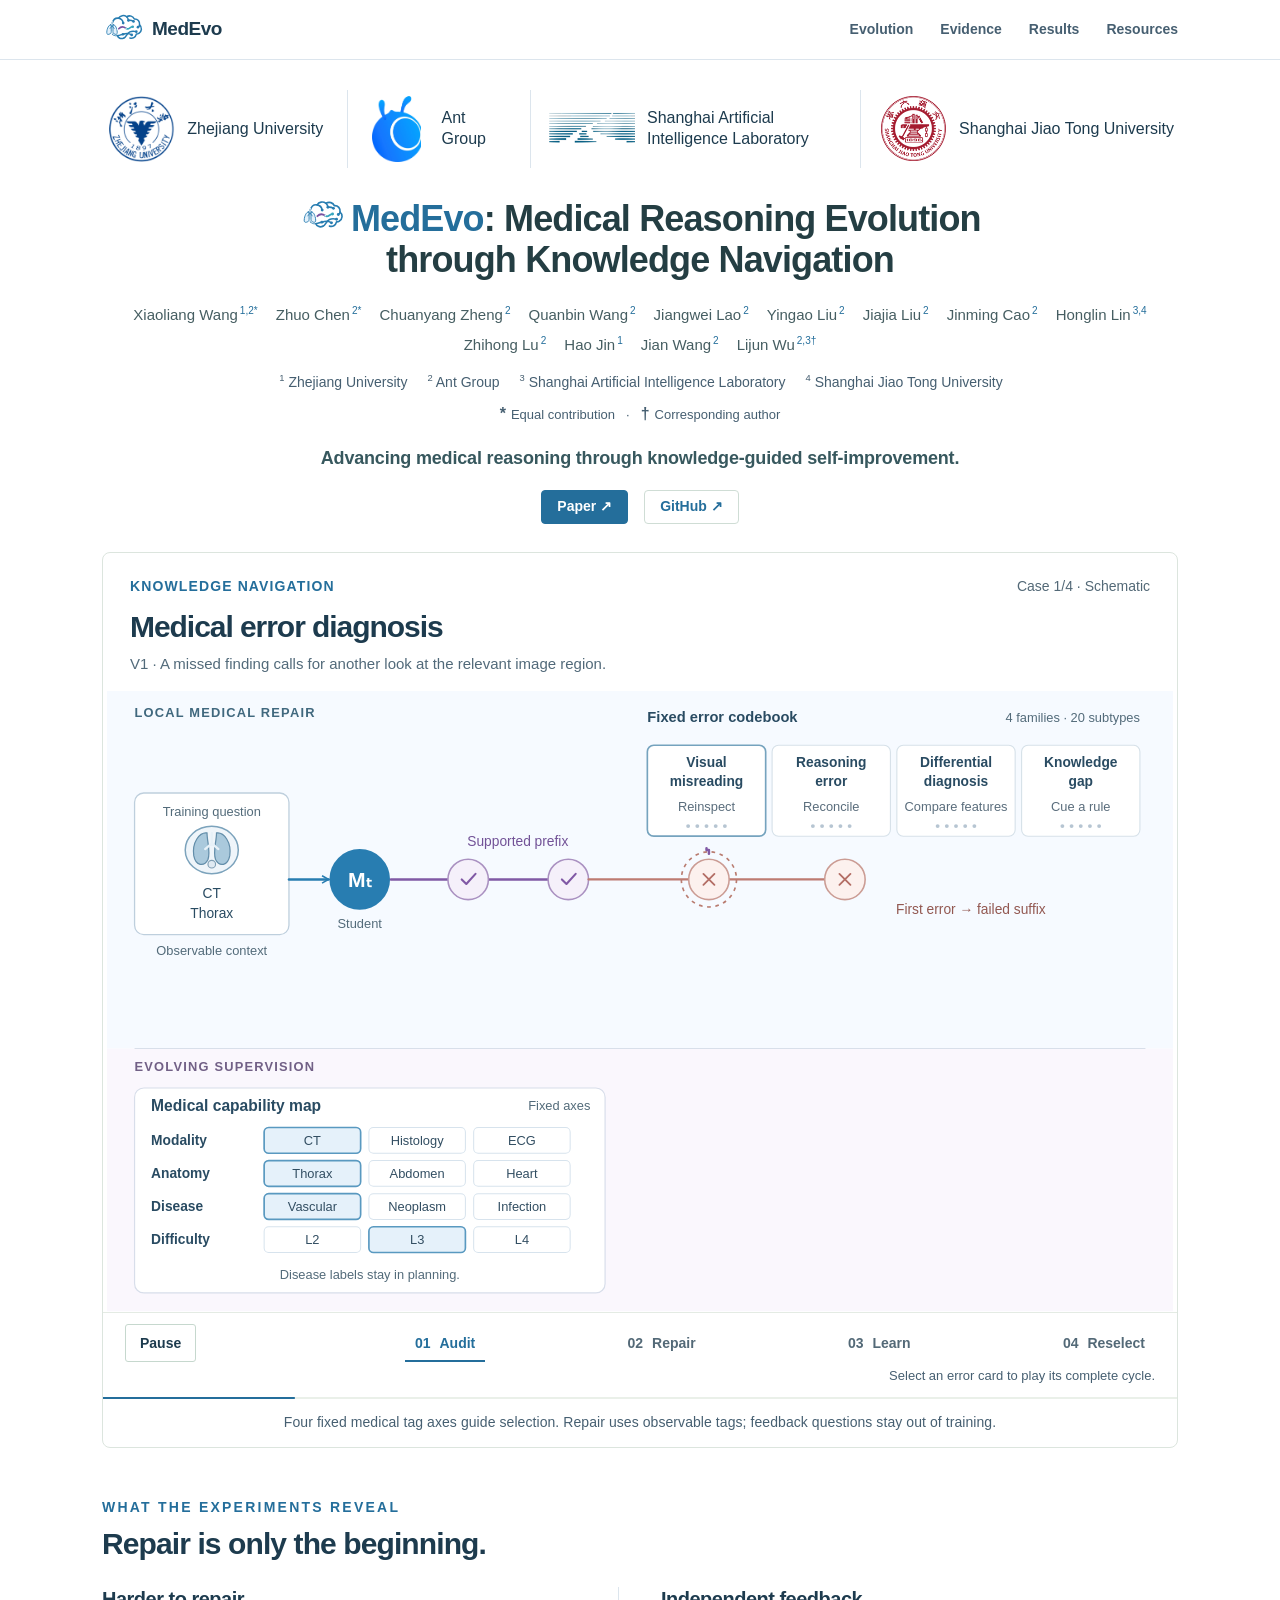
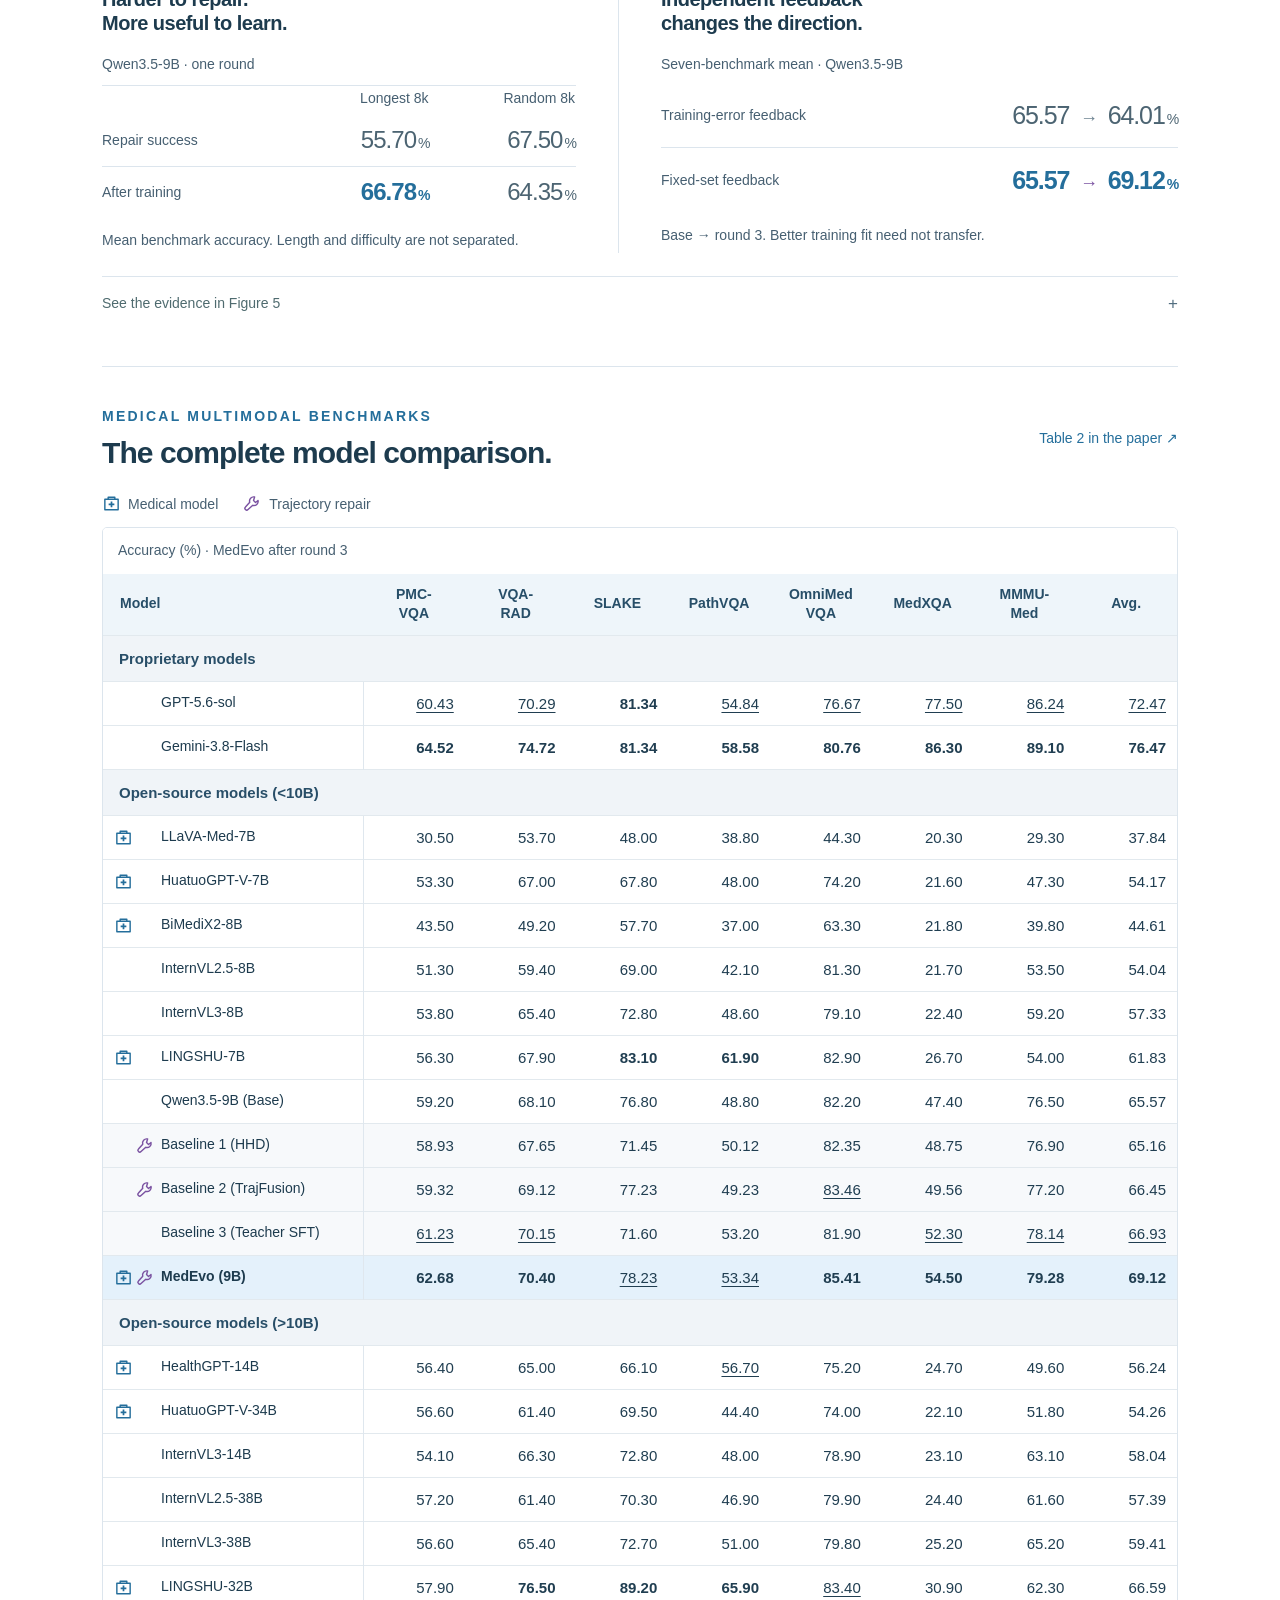
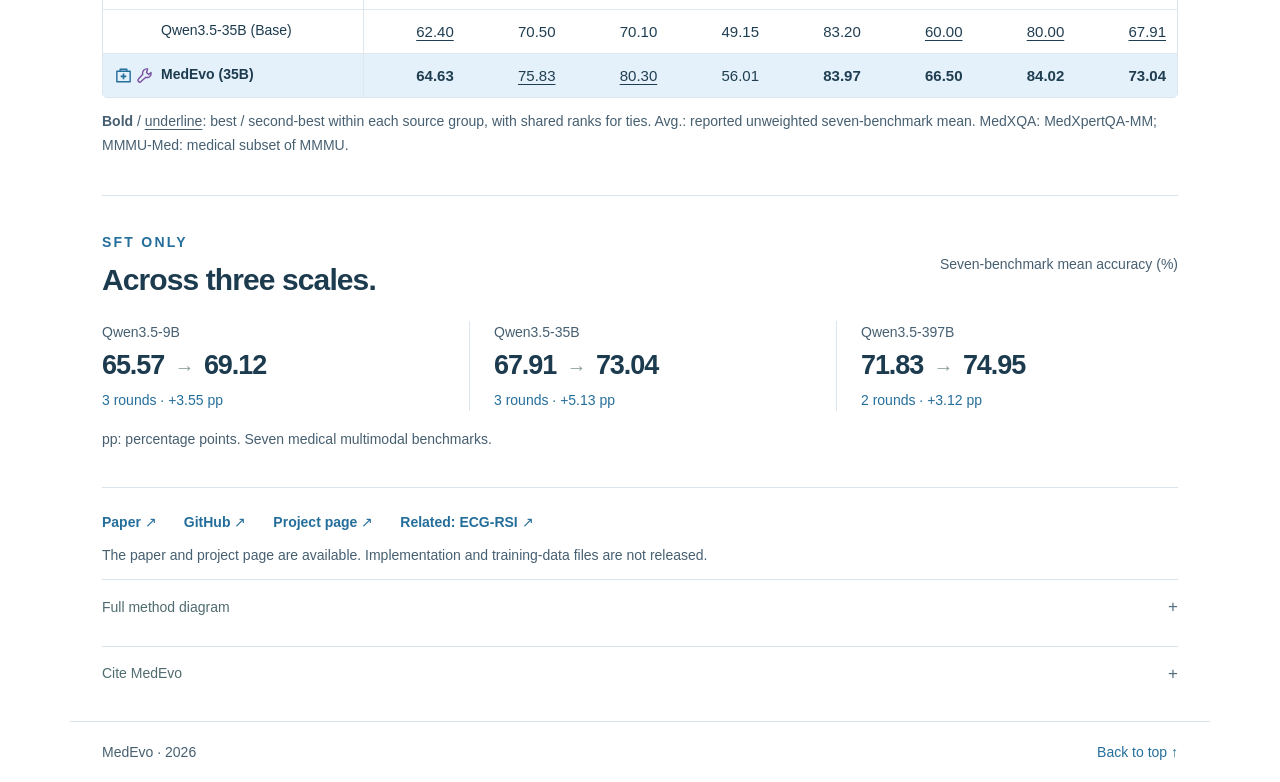
==== commit 0acf81af: "Sequence the medical walkthrough and simplify the overview" ====
--- a/docs/index.html
+++ b/docs/index.html
@@ -4,10 +4,10 @@
   <meta charset="utf-8">
   <meta name="viewport" content="width=device-width, initial-scale=1">
   <title>MedEvo — Medical Reasoning Evolution through Knowledge Navigation</title>
-  <meta name="description" content="Knowledge-guided reasoning repair and evolving supervision for medical vision–language models, evaluated at 9B, 35B, and 397B parameters.">
+  <meta name="description" content="Advancing medical reasoning through knowledge-guided self-improvement.">
   <meta name="theme-color" content="#287db1">
   <meta property="og:title" content="MedEvo: Medical Reasoning Evolution through Knowledge Navigation">
-  <meta property="og:description" content="Knowledge-guided reasoning repair and evolving supervision for medical vision–language models, evaluated at 9B, 35B, and 397B parameters.">
+  <meta property="og:description" content="Advancing medical reasoning through knowledge-guided self-improvement.">
   <meta property="og:type" content="website">
   <meta property="og:url" content="https://pork-pay.github.io/MedEvo/">
   <meta property="og:image" content="https://pork-pay.github.io/MedEvo/assets/workflow.png">
@@ -54,7 +54,7 @@
     <li><a href="https://www.sjtu.edu.cn/"><span><sup>4</sup> Shanghai Jiao Tong University</span></a></li>
   </ul>
   <p class="author-note"><span class="note-entry"><b class="note-symbol">*</b> Equal contribution</span><span class="note-divider" aria-hidden="true">·</span><span class="note-entry"><b class="note-symbol">†</b> Corresponding author</span></p>
-  <p class="thesis">Knowledge-guided reasoning repair and evolving supervision for medical vision–language models, evaluated at 9B, 35B, and <strong>397B</strong> parameters.</p>
+  <p class="thesis">Advancing medical reasoning through knowledge-guided self-improvement.</p>
   <div class="hero-links"><a class="paper-link" href="assets/medevo.pdf">Paper ↗</a><a href="https://github.com/pork-pay/MedEvo">GitHub ↗</a></div>
 </section>
 
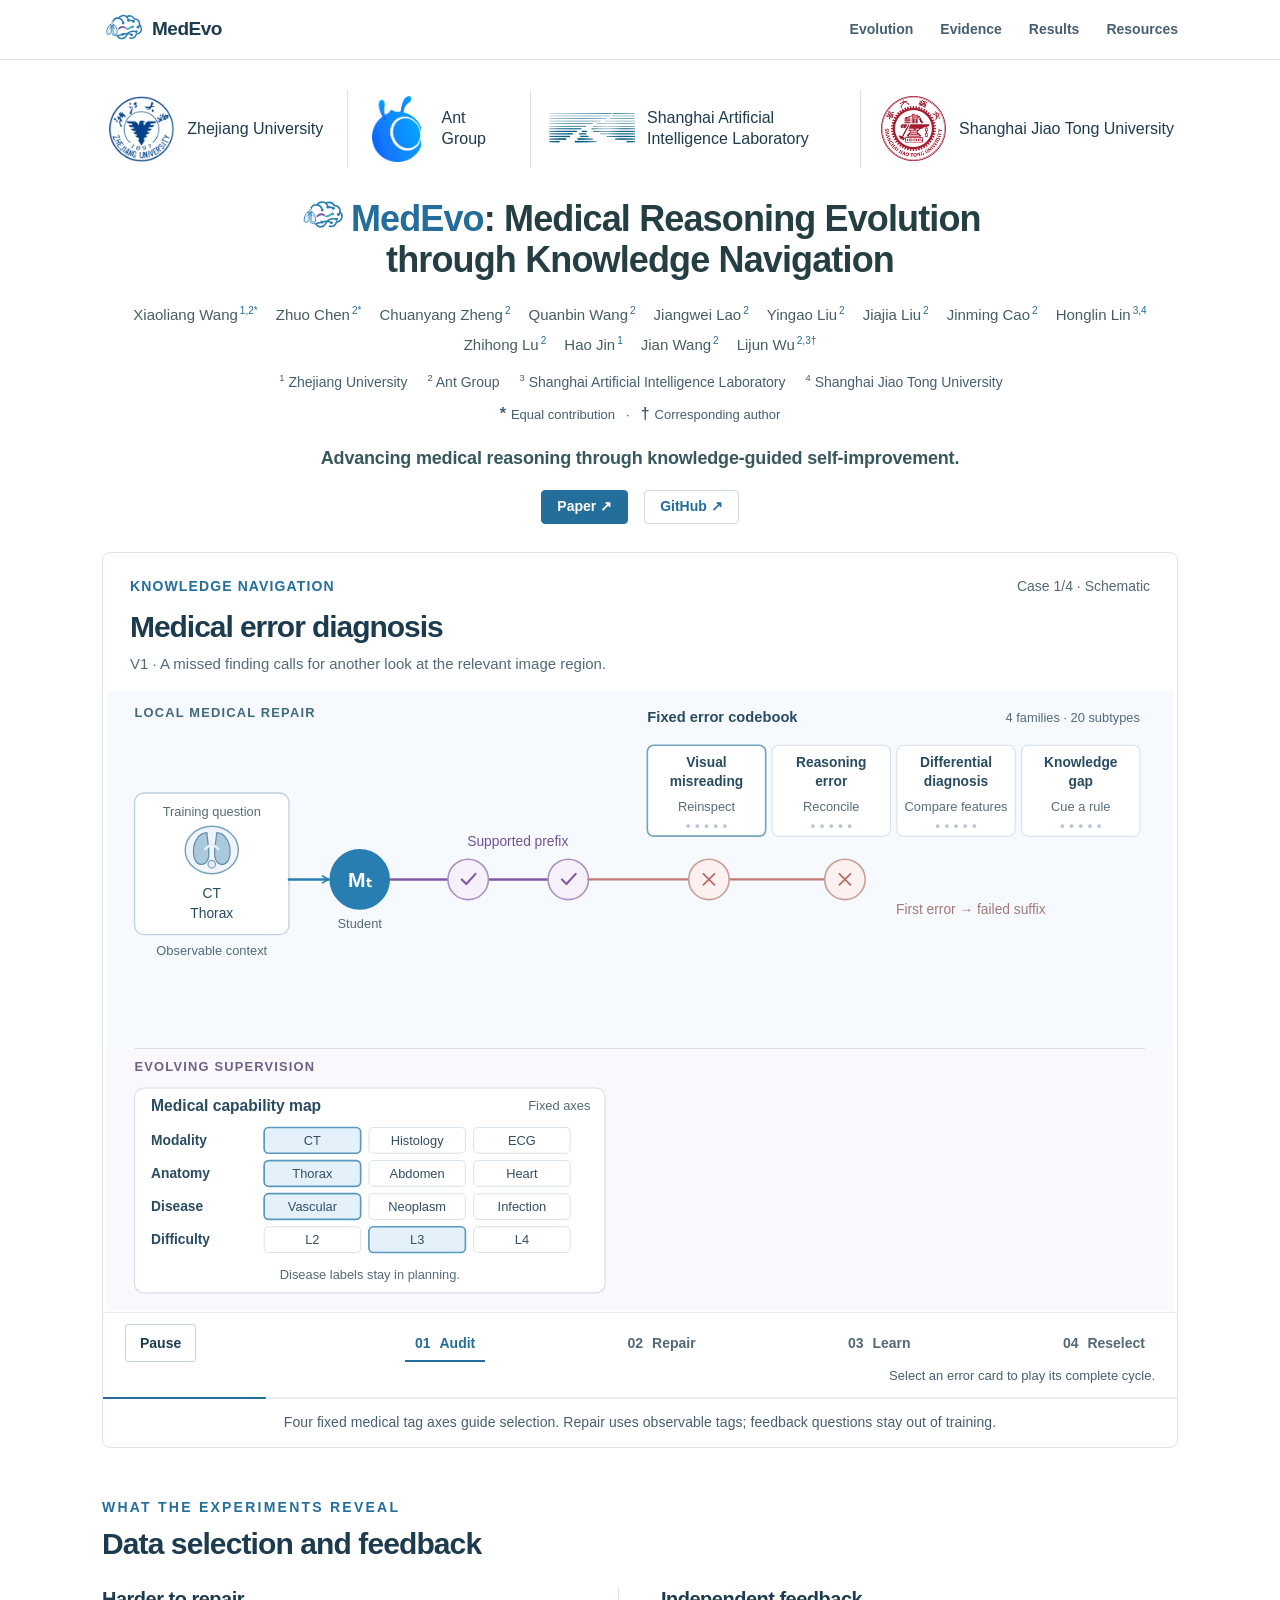
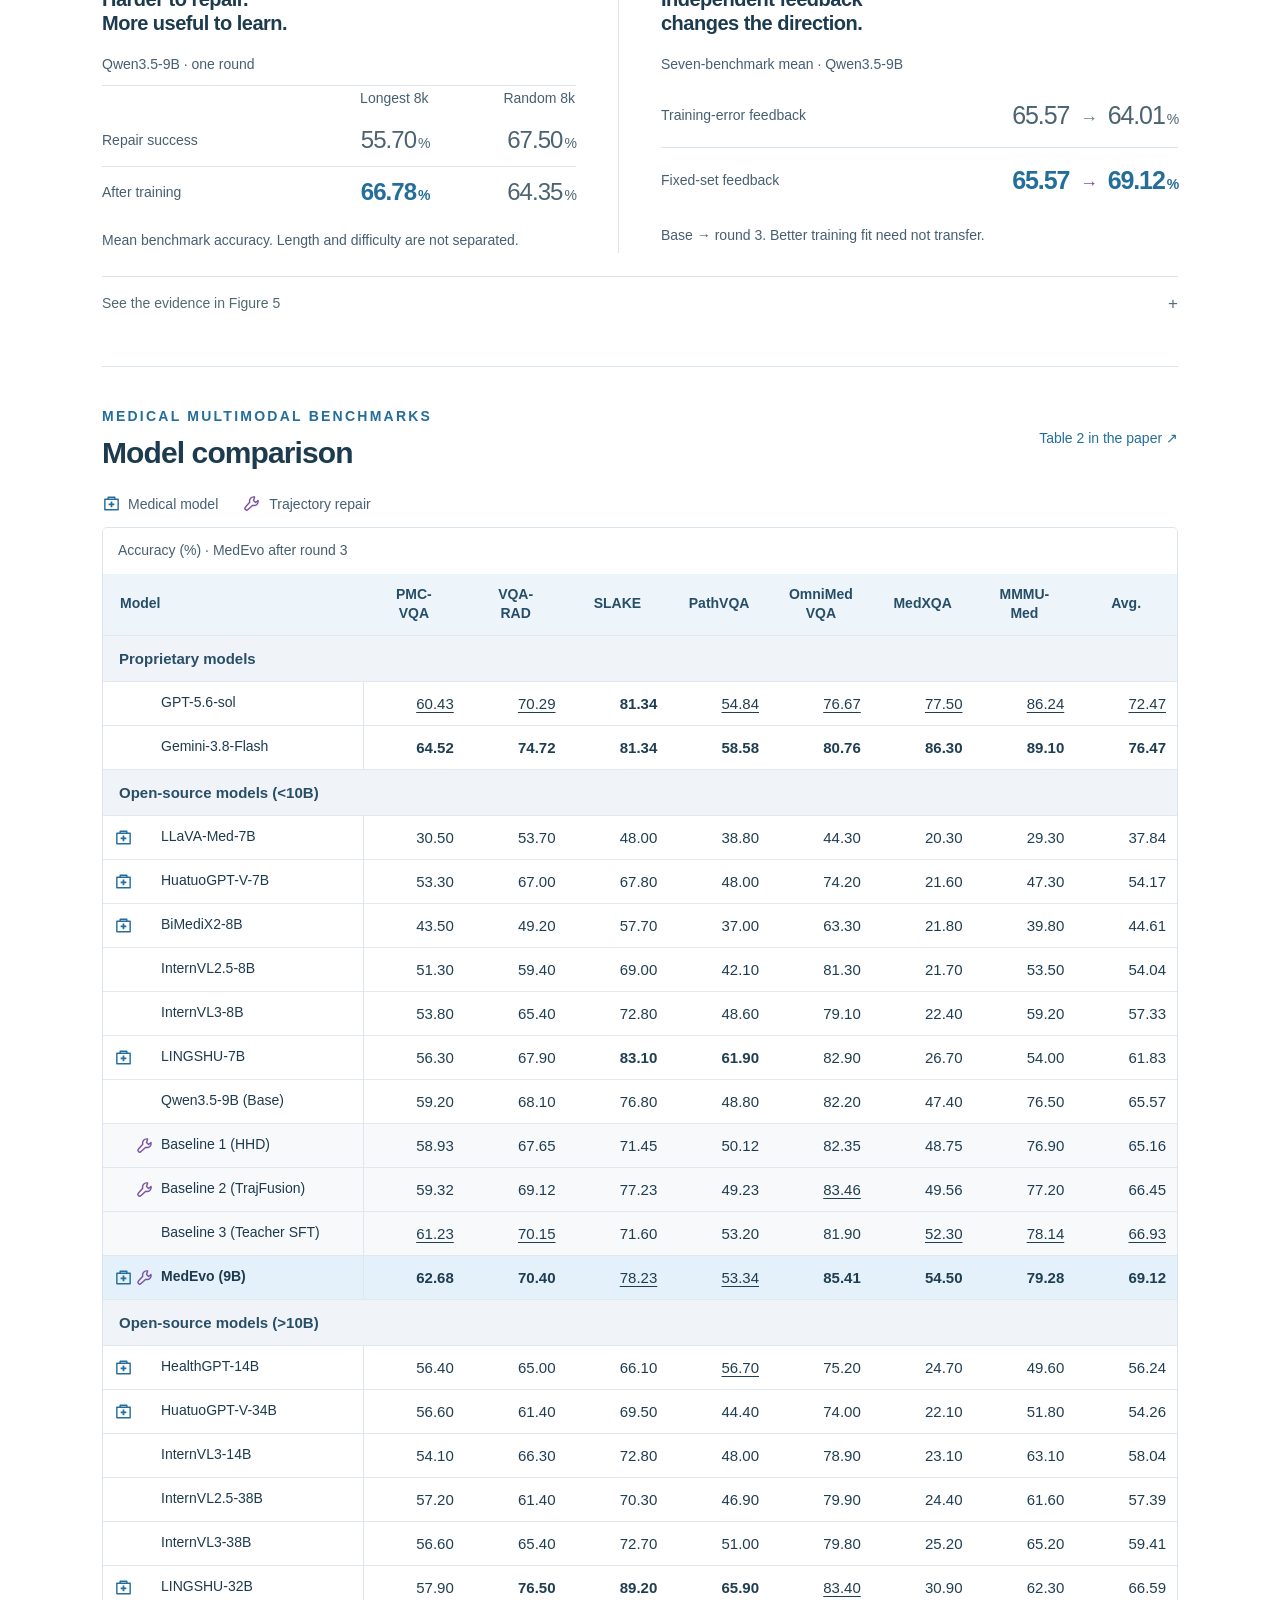
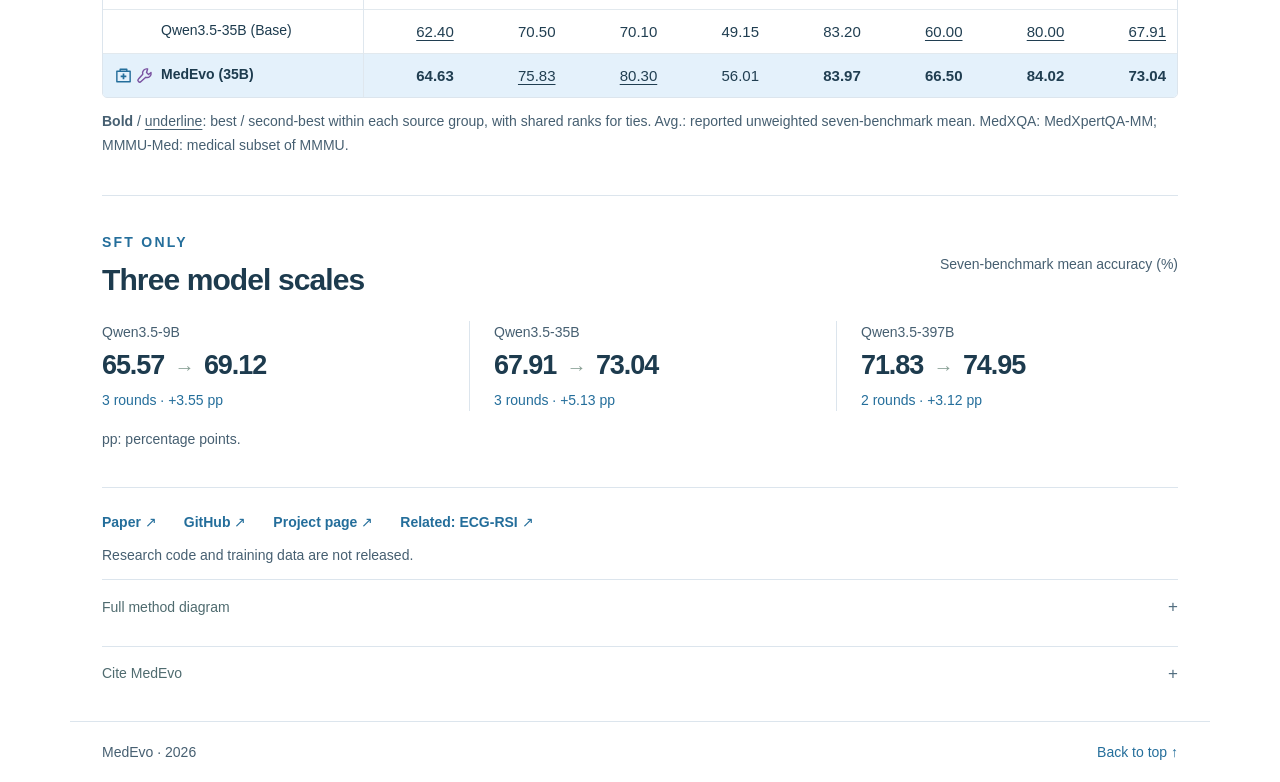
==== commit 2b023b59: "Tighten project headings and remove repeated copy" ====
--- a/docs/index.html
+++ b/docs/index.html
@@ -71,7 +71,7 @@
 </section>
 
 <section id="evidence" class="evidence-section" aria-labelledby="evidence-title">
-  <div class="section-heading"><p class="eyebrow">What the experiments reveal</p><h2 id="evidence-title">Repair is only the beginning.</h2></div>
+  <div class="section-heading"><p class="eyebrow">What the experiments reveal</p><h2 id="evidence-title">Data selection and feedback</h2></div>
   <div class="insights">
     <article class="insight"><h3>Harder to repair. <br>More useful to learn.</h3>
       <table class="selection-comparison"><caption>Qwen3.5-9B · one round</caption><thead><tr><th scope="col"></th><th scope="col">Longest 8k</th><th scope="col">Random 8k</th></tr></thead><tbody><tr><th scope="row">Repair success</th><td>55.70<span>%</span></td><td>67.50<span>%</span></td></tr><tr><th scope="row">After training</th><td class="emphasis">66.78<span>%</span></td><td>64.35<span>%</span></td></tr></tbody></table>
@@ -82,7 +82,7 @@
       <p class="small-note">Base → round 3. Better training fit need not transfer.</p>
     </article>
   </div>
-  <details class="figure-details"><summary>See the evidence in Figure 5 <span aria-hidden="true">+</span></summary><figure><a href="assets/selection.png" target="_blank" rel="noopener"><img src="assets/selection.png" loading="lazy" alt="The paper's selection, hint-count, and independent-feedback comparisons, including longest-8k accuracy of 66.78% and fixed-set feedback accuracy of 69.12%."></a><figcaption>Selection, hints, and feedback. Percentages are reported values; the figure opens at full resolution.</figcaption></figure></details>
+  <details class="figure-details"><summary>See the evidence in Figure 5 <span aria-hidden="true">+</span></summary><figure><a href="assets/selection.png" target="_blank" rel="noopener"><img src="assets/selection.png" loading="lazy" alt="The paper's selection, hint-count, and independent-feedback comparisons, including longest-8k accuracy of 66.78% and fixed-set feedback accuracy of 69.12%."></a><figcaption>Selection, hints, and feedback.</figcaption></figure></details>
 </section>
 
 <section id="comparison" class="comparison-section" aria-labelledby="comparison-title">
@@ -90,7 +90,7 @@
   <symbol id="medical-model-mark" viewBox="0 0 20 20"><path d="M6.5 5V3.5h7V5M3 5.5h14v11H3z" fill="none" stroke="currentColor" stroke-width="1.5" stroke-linejoin="round"/><path d="M10 8v6M7 11h6" stroke="currentColor" stroke-width="1.8"/></symbol>
   <symbol id="repair-method-mark" viewBox="0 0 20 20"><path d="M12.2 3.2a4.3 4.3 0 0 0-5.1 5.5l-4.5 5a1.9 1.9 0 0 0 2.7 2.7l5-4.5a4.3 4.3 0 0 0 5.5-5.1l-2.6 2.1-2.1-2.1z" fill="none" stroke="currentColor" stroke-width="1.5" stroke-linejoin="round"/></symbol>
 </defs></svg>
-  <div class="results-heading"><div><p class="eyebrow">Medical multimodal benchmarks</p><h2 id="comparison-title">The complete model comparison.</h2></div><a class="table-source" href="assets/medevo.pdf#page=9">Table 2 in the paper ↗</a></div>
+  <div class="results-heading"><div><p class="eyebrow">Medical multimodal benchmarks</p><h2 id="comparison-title">Model comparison</h2></div><a class="table-source" href="assets/medevo.pdf#page=9">Table 2 in the paper ↗</a></div>
   <div class="table-key"><span><svg class="model-marker medical" role="img" aria-label="Medical model" viewBox="0 0 20 20"><use href="#medical-model-mark"></use></svg> Medical model</span><span><svg class="model-marker repair" role="img" aria-label="Trajectory-repair method" viewBox="0 0 20 20"><use href="#repair-method-mark"></use></svg> Trajectory repair</span><span class="table-scroll-hint">Scroll horizontally for all benchmarks →</span></div>
   <div class="comparison-scroll" tabindex="0" role="region" aria-label="Complete model comparison, scroll horizontally for all eight accuracy columns">
   <table class="main-comparison" aria-describedby="comparison-notes">
@@ -327,14 +327,14 @@
 </section>
 
 <section id="results" class="results-section" aria-labelledby="results-title">
-  <div class="results-heading"><div><p class="eyebrow">SFT only</p><h2 id="results-title">Across three scales.</h2></div><p>Seven-benchmark mean accuracy (%)</p></div>
+  <div class="results-heading"><div><p class="eyebrow">SFT only</p><h2 id="results-title">Three model scales</h2></div><p>Seven-benchmark mean accuracy (%)</p></div>
   <div class="scale-results"><div><span>Qwen3.5-9B</span><strong>65.57 <i>→</i> 69.12</strong><small>3 rounds · +3.55 pp</small></div><div><span>Qwen3.5-35B</span><strong>67.91 <i>→</i> 73.04</strong><small>3 rounds · +5.13 pp</small></div><div><span>Qwen3.5-397B</span><strong>71.83 <i>→</i> 74.95</strong><small>2 rounds · +3.12 pp</small></div></div>
-  <p class="small-note">pp: percentage points. Seven medical multimodal benchmarks.</p>
+  <p class="small-note">pp: percentage points.</p>
 </section>
 
 <section id="resources" class="resources-section" aria-label="Resources">
   <div class="resource-links"><a href="assets/medevo.pdf">Paper ↗</a><a href="https://github.com/pork-pay/MedEvo">GitHub ↗</a><a href="https://pork-pay.github.io/MedEvo/">Project page ↗</a><a href="https://pork-pay.github.io/ECG-RSI/">Related: ECG-RSI ↗</a></div>
-  <p class="small-note">The paper and project page are available. Implementation and training-data files are not released.</p>
+  <p class="small-note">Research code and training data are not released.</p>
   <details class="figure-details"><summary>Full method diagram <span aria-hidden="true">+</span></summary><figure><a href="assets/workflow.png" target="_blank" rel="noopener"><img src="assets/workflow.png" loading="lazy" alt="Full MedEvo method diagram from the paper."></a><figcaption>Only input-observable tags reach the auditor. Feedback questions guide selection and never enter training.</figcaption></figure></details>
   <details class="citation-details" id="cite"><summary>Cite MedEvo <span aria-hidden="true">+</span></summary><div class="citation-heading"><button id="copy-citation" type="button">Copy BibTeX</button><span id="copy-status" role="status" aria-live="polite"></span></div><pre class="citation"><code id="bibtex">@misc{wang2026medevo,
   title  = {MedEvo: Medical Reasoning Evolution through Knowledge Navigation},
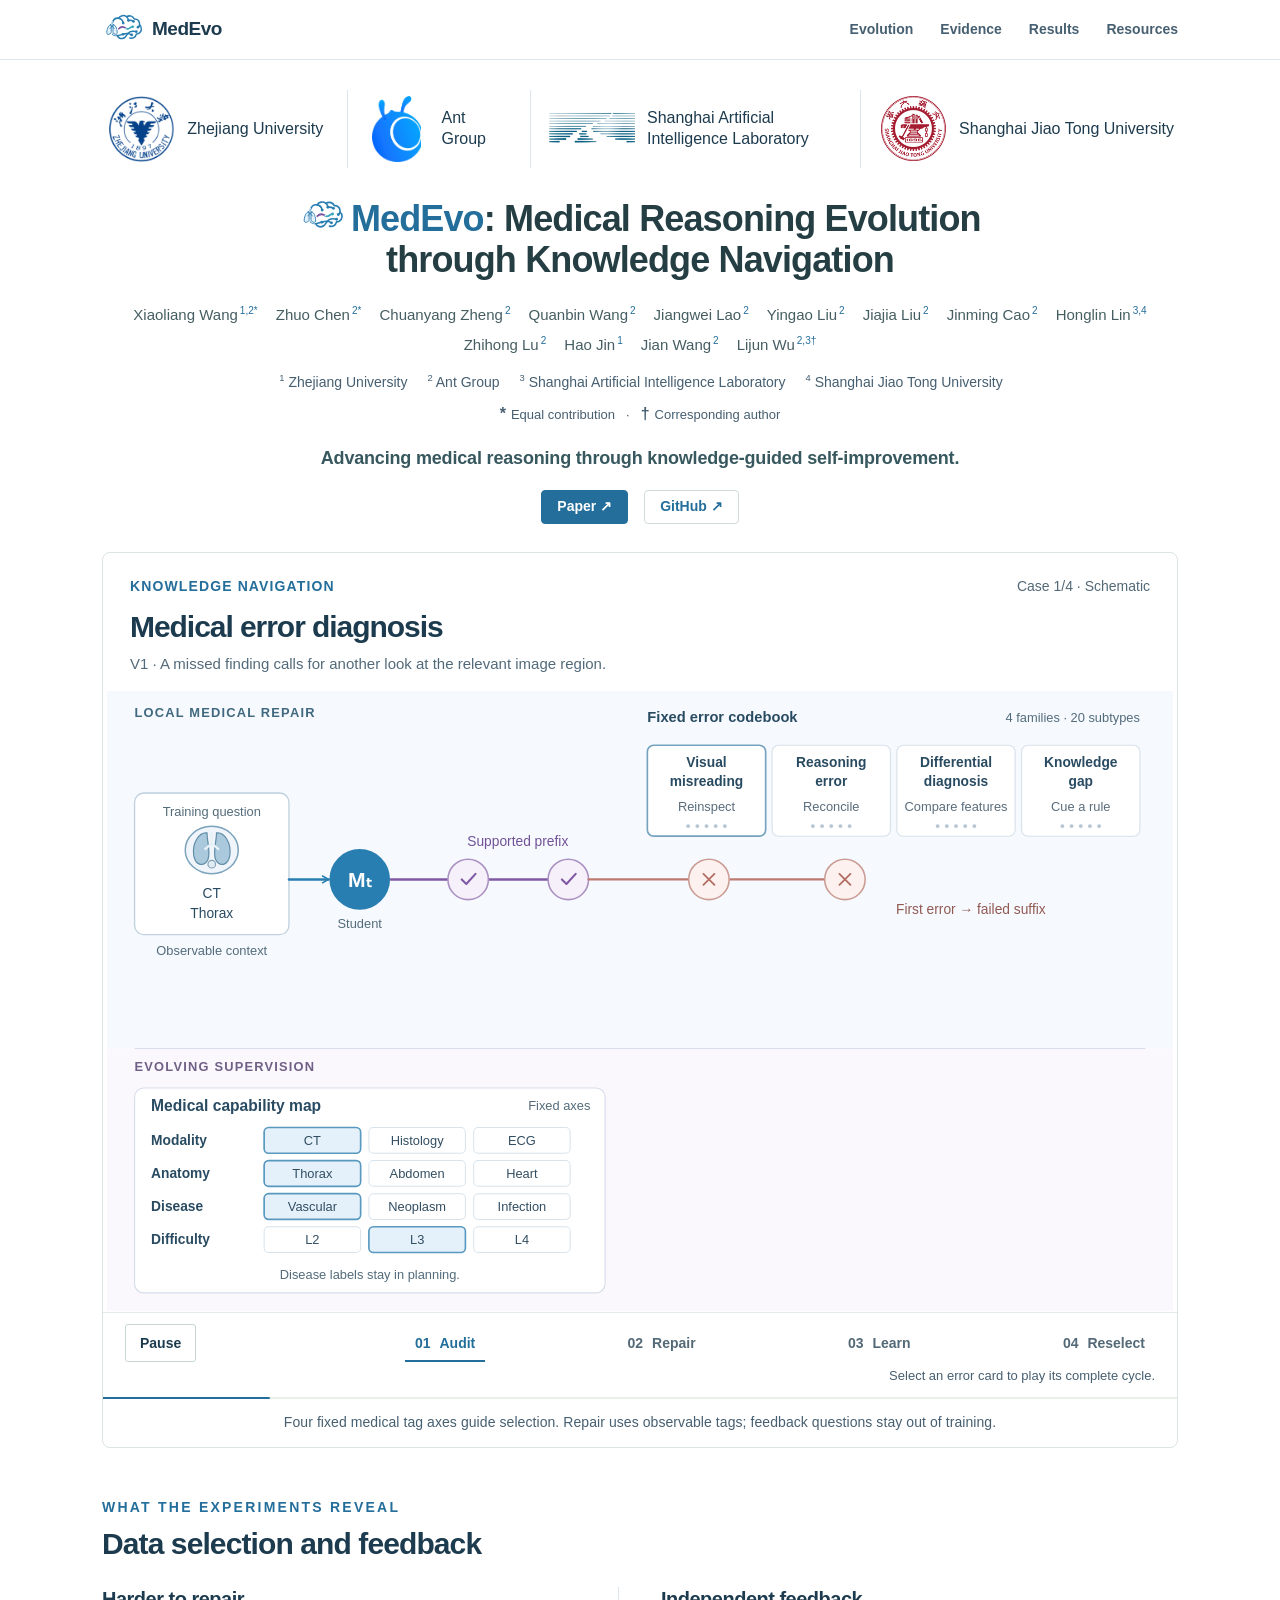
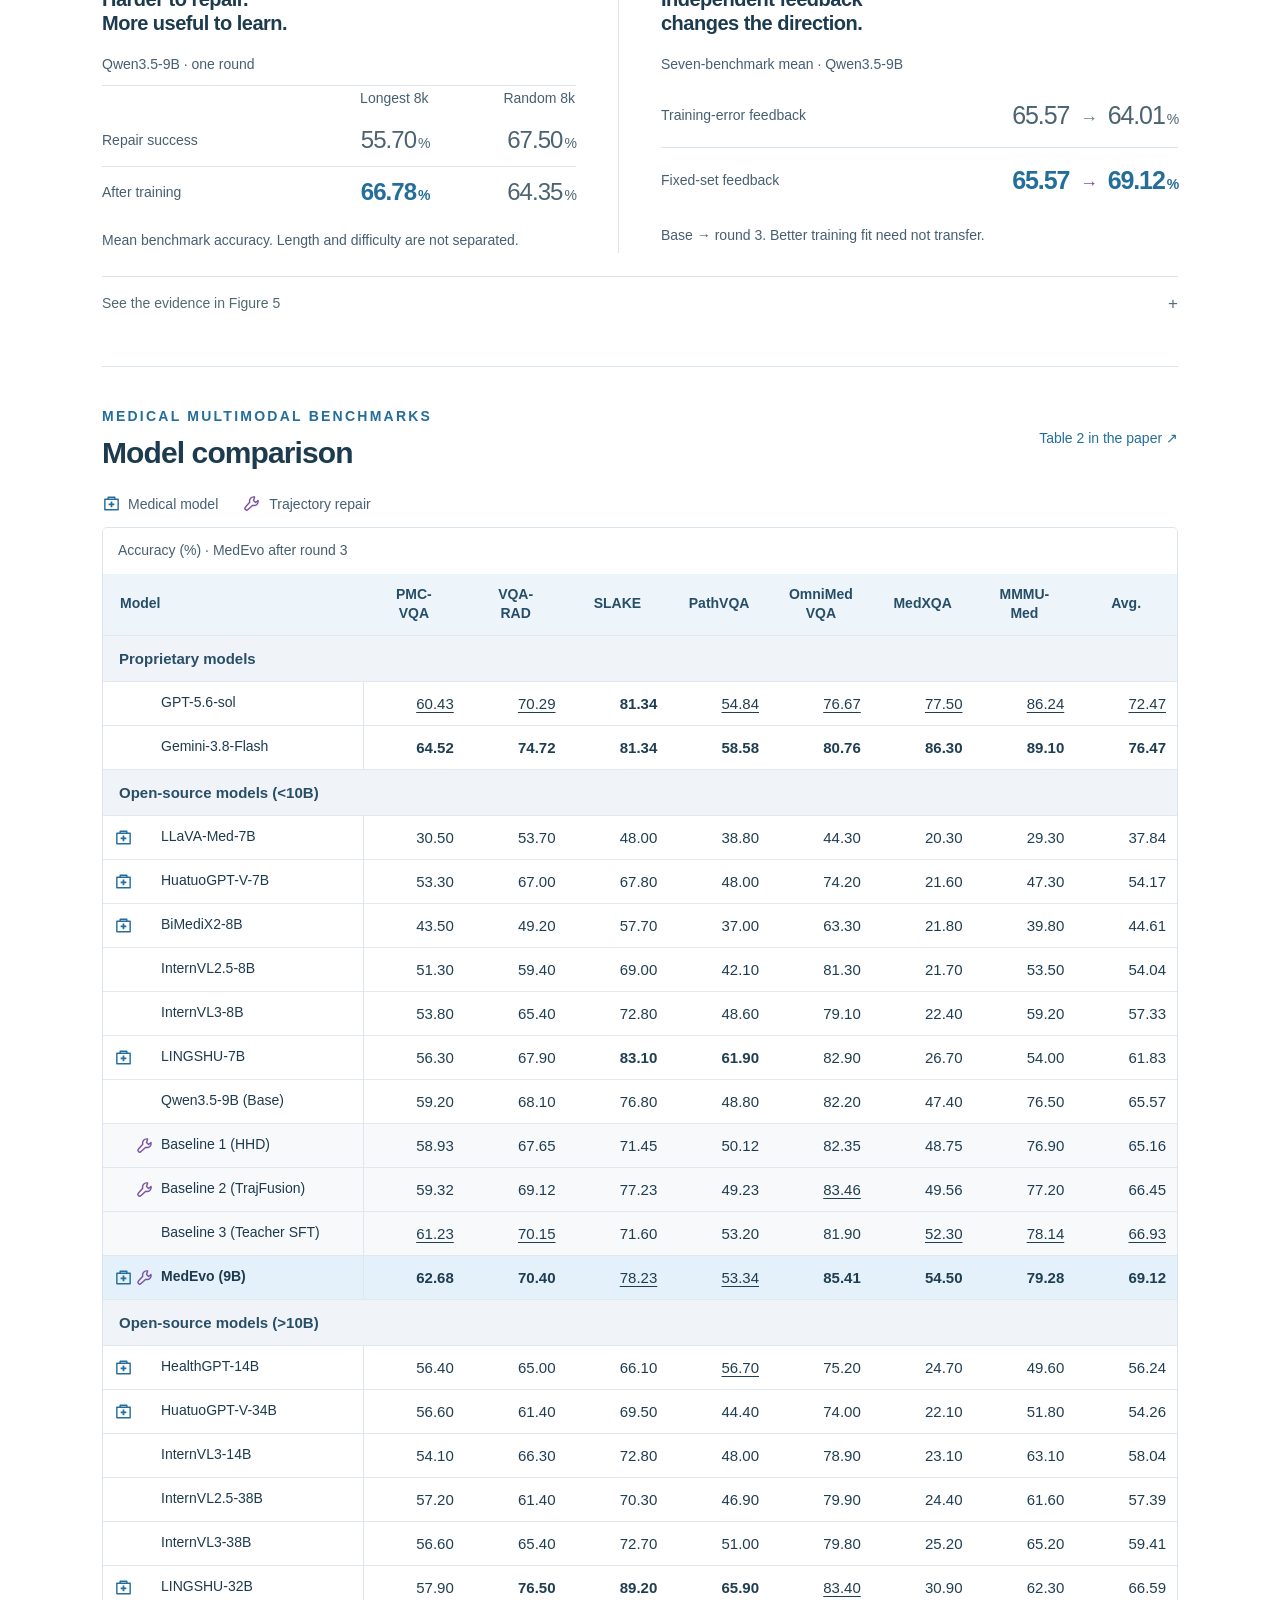
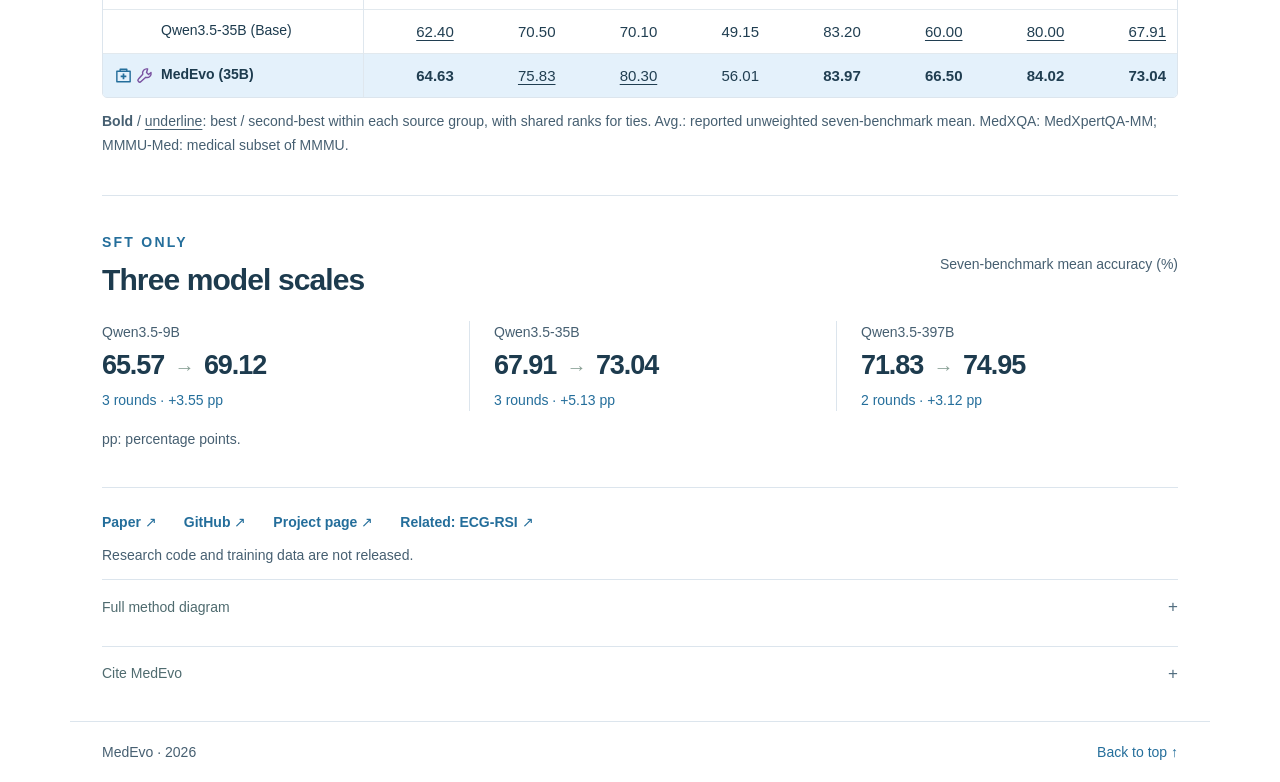
==== commit 2fe775a4: "Add clear sharing and citation metadata" ====
--- a/docs/index.html
+++ b/docs/index.html
@@ -10,8 +10,29 @@
   <meta property="og:description" content="Advancing medical reasoning through knowledge-guided self-improvement.">
   <meta property="og:type" content="website">
   <meta property="og:url" content="https://pork-pay.github.io/MedEvo/">
-  <meta property="og:image" content="https://pork-pay.github.io/MedEvo/assets/workflow.png">
+  <meta property="og:image" content="https://pork-pay.github.io/MedEvo/assets/social-preview.png">
+  <meta property="og:image:type" content="image/png">
+  <meta property="og:image:width" content="1200">
+  <meta property="og:image:height" content="630">
+  <meta property="og:image:alt" content="MedEvo overview: medical reasoning, knowledge navigation, supervision updates, and fixed-set feedback.">
   <meta name="twitter:card" content="summary_large_image">
+  <meta name="twitter:image" content="https://pork-pay.github.io/MedEvo/assets/social-preview.png">
+  <meta name="twitter:image:alt" content="MedEvo overview: medical reasoning, knowledge navigation, supervision updates, and fixed-set feedback.">
+  <meta name="citation_title" content="MedEvo: Medical Reasoning Evolution through Knowledge Navigation">
+  <meta name="citation_author" content="Xiaoliang Wang">
+  <meta name="citation_author" content="Zhuo Chen">
+  <meta name="citation_author" content="Chuanyang Zheng">
+  <meta name="citation_author" content="Quanbin Wang">
+  <meta name="citation_author" content="Jiangwei Lao">
+  <meta name="citation_author" content="Yingao Liu">
+  <meta name="citation_author" content="Jiajia Liu">
+  <meta name="citation_author" content="Jinming Cao">
+  <meta name="citation_author" content="Honglin Lin">
+  <meta name="citation_author" content="Zhihong Lu">
+  <meta name="citation_author" content="Hao Jin">
+  <meta name="citation_author" content="Jian Wang">
+  <meta name="citation_author" content="Lijun Wu">
+  <meta name="citation_pdf_url" content="https://pork-pay.github.io/MedEvo/assets/medevo.pdf">
   <link rel="canonical" href="https://pork-pay.github.io/MedEvo/">
   <link rel="icon" type="image/svg+xml" href="assets/logos/medevo.svg">
   <link rel="stylesheet" href="style.css">
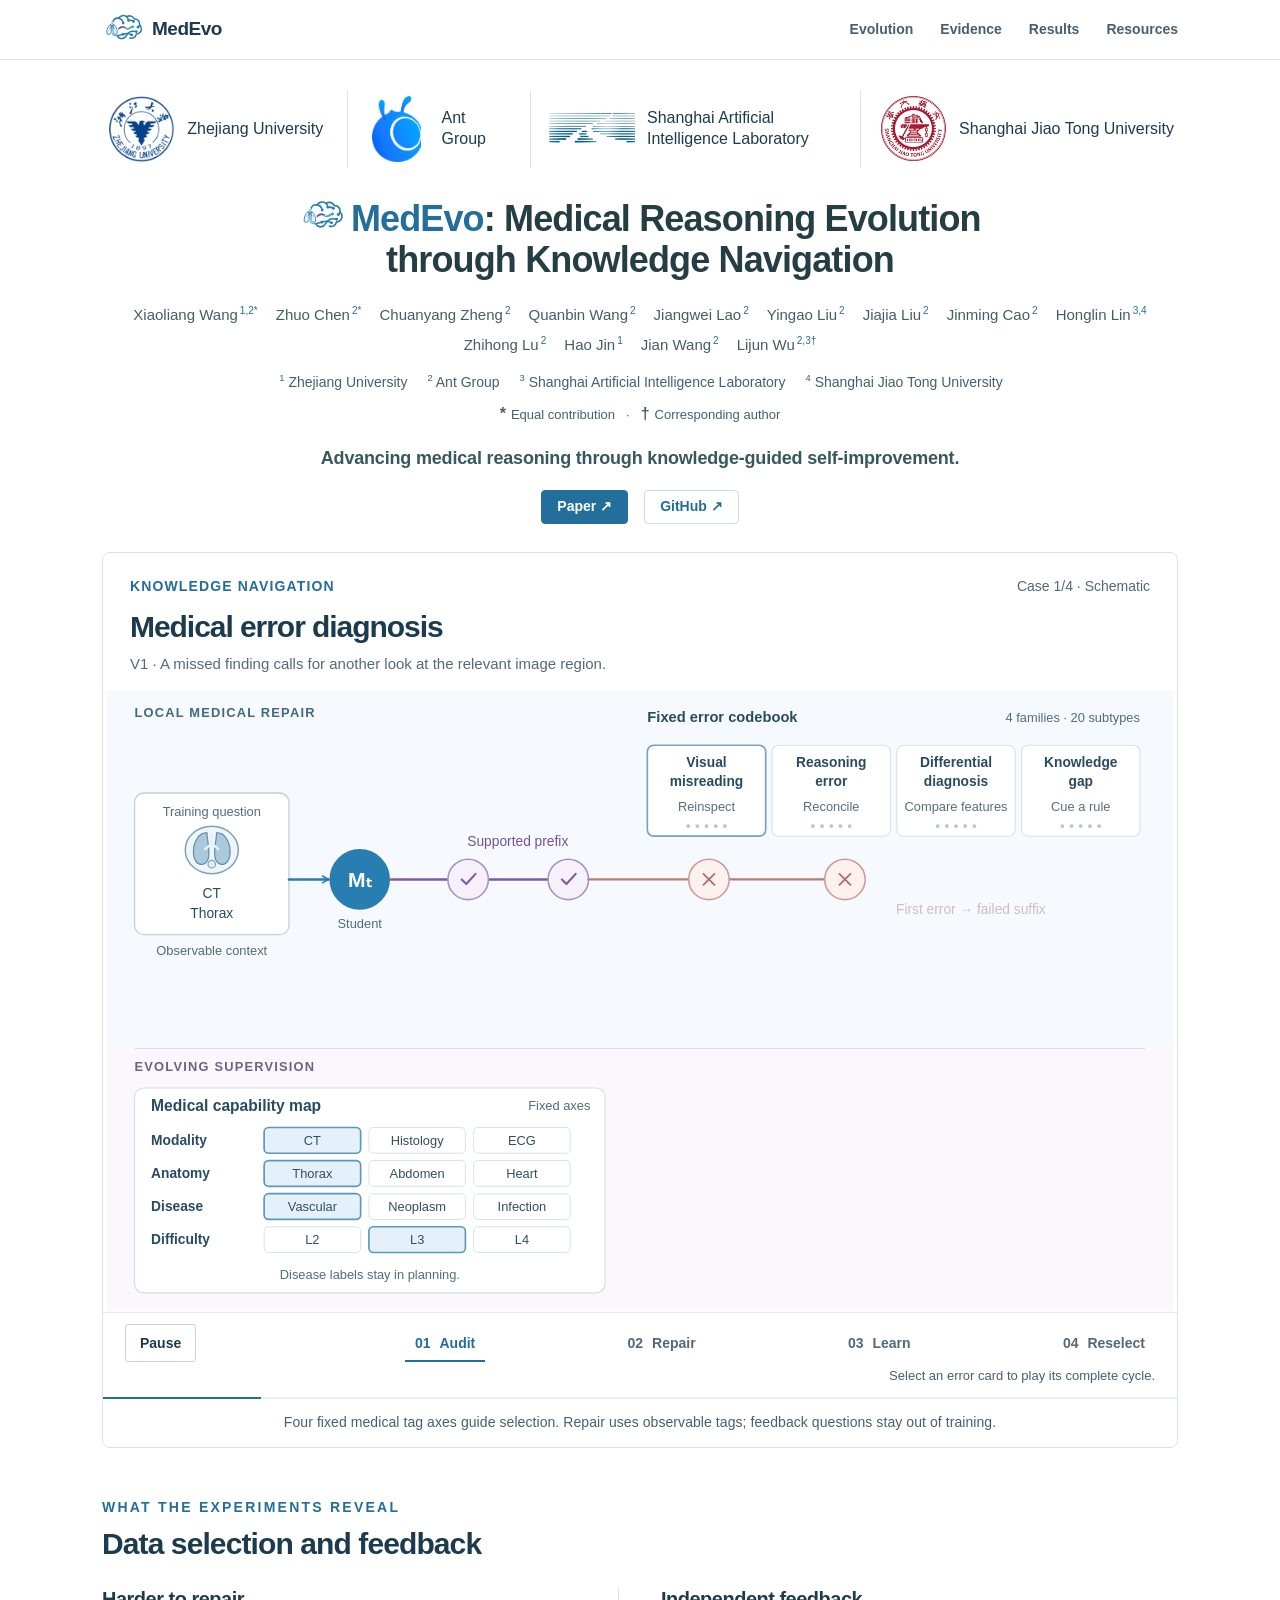
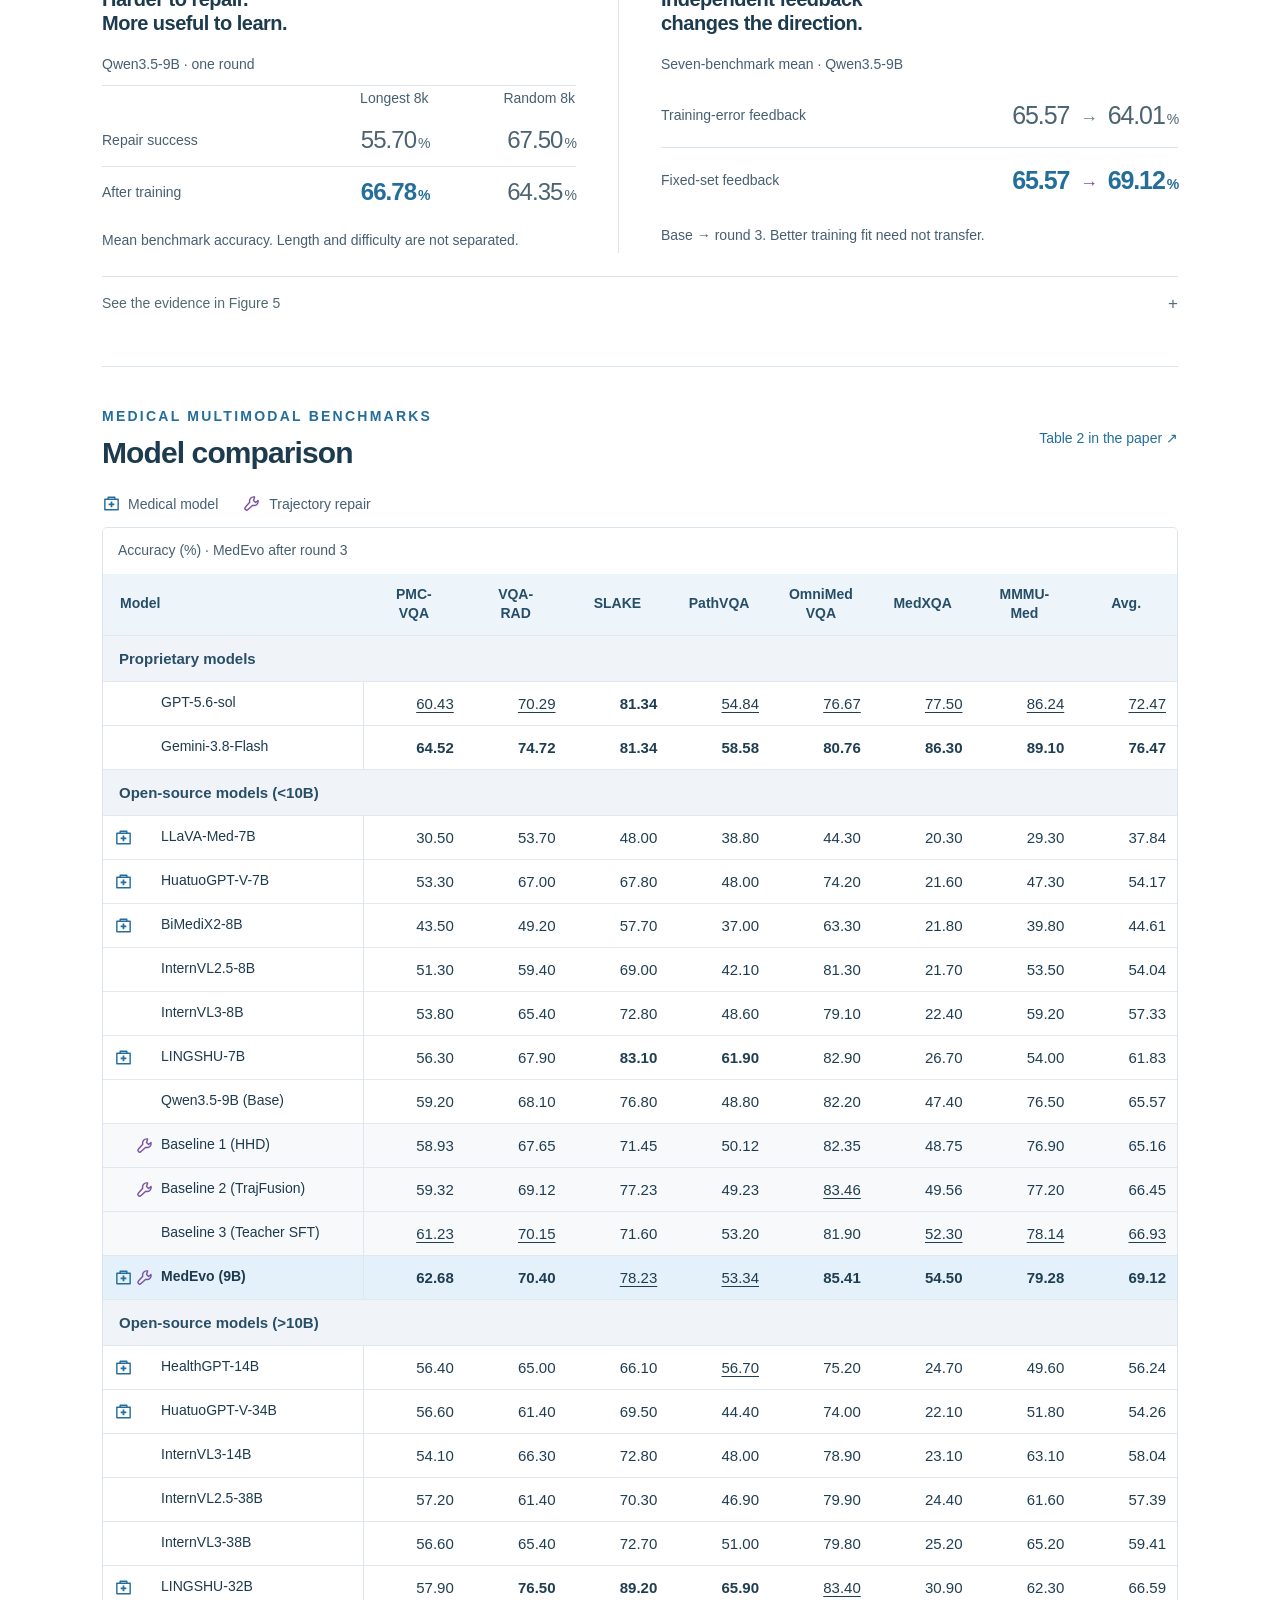
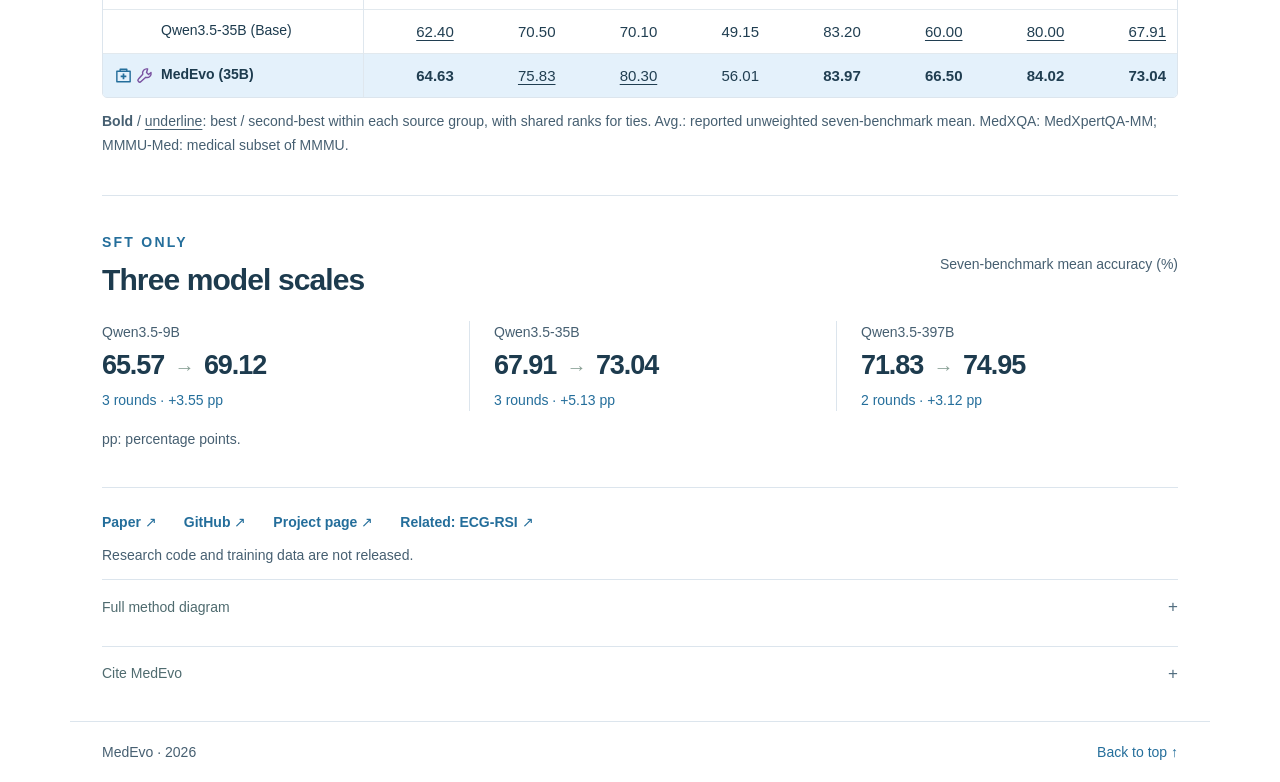
==== commit ebb146a2: "Use the official arXiv PDF and bibliographic metadata Synchronize the project-page paper links and c" ====
--- a/docs/index.html
+++ b/docs/index.html
@@ -32,7 +32,10 @@
   <meta name="citation_author" content="Hao Jin">
   <meta name="citation_author" content="Jian Wang">
   <meta name="citation_author" content="Lijun Wu">
-  <meta name="citation_pdf_url" content="https://pork-pay.github.io/MedEvo/assets/medevo.pdf">
+  <meta name="citation_pdf_url" content="https://arxiv.org/pdf/2610.17690">
+  <meta name="citation_publication_date" content="2026/10/13">
+  <meta name="citation_arxiv_id" content="2610.17690">
+  <meta name="citation_doi" content="10.48550/arXiv.2610.17690">
   <link rel="canonical" href="https://pork-pay.github.io/MedEvo/">
   <link rel="icon" type="image/svg+xml" href="assets/logos/medevo.svg">
   <link rel="stylesheet" href="style.css">
@@ -76,7 +79,7 @@
   </ul>
   <p class="author-note"><span class="note-entry"><b class="note-symbol">*</b> Equal contribution</span><span class="note-divider" aria-hidden="true">·</span><span class="note-entry"><b class="note-symbol">†</b> Corresponding author</span></p>
   <p class="thesis">Advancing medical reasoning through knowledge-guided self-improvement.</p>
-  <div class="hero-links"><a class="paper-link" href="assets/medevo.pdf">Paper ↗</a><a href="https://github.com/pork-pay/MedEvo">GitHub ↗</a></div>
+  <div class="hero-links"><a class="paper-link" href="https://arxiv.org/pdf/2610.17690">Paper ↗</a><a href="https://github.com/pork-pay/MedEvo">GitHub ↗</a></div>
 </section>
 
 <section class="evolution" id="method" aria-labelledby="evolution-title">
@@ -111,7 +114,7 @@
   <symbol id="medical-model-mark" viewBox="0 0 20 20"><path d="M6.5 5V3.5h7V5M3 5.5h14v11H3z" fill="none" stroke="currentColor" stroke-width="1.5" stroke-linejoin="round"/><path d="M10 8v6M7 11h6" stroke="currentColor" stroke-width="1.8"/></symbol>
   <symbol id="repair-method-mark" viewBox="0 0 20 20"><path d="M12.2 3.2a4.3 4.3 0 0 0-5.1 5.5l-4.5 5a1.9 1.9 0 0 0 2.7 2.7l5-4.5a4.3 4.3 0 0 0 5.5-5.1l-2.6 2.1-2.1-2.1z" fill="none" stroke="currentColor" stroke-width="1.5" stroke-linejoin="round"/></symbol>
 </defs></svg>
-  <div class="results-heading"><div><p class="eyebrow">Medical multimodal benchmarks</p><h2 id="comparison-title">Model comparison</h2></div><a class="table-source" href="assets/medevo.pdf#page=9">Table 2 in the paper ↗</a></div>
+  <div class="results-heading"><div><p class="eyebrow">Medical multimodal benchmarks</p><h2 id="comparison-title">Model comparison</h2></div><a class="table-source" href="https://arxiv.org/pdf/2610.17690#page=9">Table 2 in the paper ↗</a></div>
   <div class="table-key"><span><svg class="model-marker medical" role="img" aria-label="Medical model" viewBox="0 0 20 20"><use href="#medical-model-mark"></use></svg> Medical model</span><span><svg class="model-marker repair" role="img" aria-label="Trajectory-repair method" viewBox="0 0 20 20"><use href="#repair-method-mark"></use></svg> Trajectory repair</span><span class="table-scroll-hint">Scroll horizontally for all benchmarks →</span></div>
   <div class="comparison-scroll" tabindex="0" role="region" aria-label="Complete model comparison, scroll horizontally for all eight accuracy columns">
   <table class="main-comparison" aria-describedby="comparison-notes">
@@ -354,17 +357,21 @@
 </section>
 
 <section id="resources" class="resources-section" aria-label="Resources">
-  <div class="resource-links"><a href="assets/medevo.pdf">Paper ↗</a><a href="https://github.com/pork-pay/MedEvo">GitHub ↗</a><a href="https://pork-pay.github.io/MedEvo/">Project page ↗</a><a href="https://pork-pay.github.io/ECG-RSI/">Related: ECG-RSI ↗</a></div>
+  <div class="resource-links"><a href="https://arxiv.org/pdf/2610.17690">Paper ↗</a><a href="https://github.com/pork-pay/MedEvo">GitHub ↗</a><a href="https://pork-pay.github.io/MedEvo/">Project page ↗</a><a href="https://pork-pay.github.io/ECG-RSI/">Related: ECG-RSI ↗</a></div>
   <p class="small-note">Research code and training data are not released.</p>
   <details class="figure-details"><summary>Full method diagram <span aria-hidden="true">+</span></summary><figure><a href="assets/workflow.png" target="_blank" rel="noopener"><img src="assets/workflow.png" loading="lazy" alt="Full MedEvo method diagram from the paper."></a><figcaption>Only input-observable tags reach the auditor. Feedback questions guide selection and never enter training.</figcaption></figure></details>
   <details class="citation-details" id="cite"><summary>Cite MedEvo <span aria-hidden="true">+</span></summary><div class="citation-heading"><button id="copy-citation" type="button">Copy BibTeX</button><span id="copy-status" role="status" aria-live="polite"></span></div><pre class="citation"><code id="bibtex">@misc{wang2026medevo,
-  title  = {MedEvo: Medical Reasoning Evolution through Knowledge Navigation},
+  title  = {{MedEvo}: Medical Reasoning Evolution through Knowledge Navigation},
   author = {Wang, Xiaoliang and Chen, Zhuo and Zheng, Chuanyang and
             Wang, Quanbin and Lao, Jiangwei and Liu, Yingao and Liu, Jiajia and
             Cao, Jinming and Lin, Honglin and Lu, Zhihong and Jin, Hao and
             Wang, Jian and Wu, Lijun},
   year   = {2026},
-  url    = {https://pork-pay.github.io/MedEvo/}
+  eprint = {2610.17690},
+  archivePrefix = {arXiv},
+  primaryClass = {cs.AI},
+  doi = {10.48550/arXiv.2610.17690},
+  url = {https://arxiv.org/abs/2610.17690}
 }</code></pre></details>
 </section>
 </main>
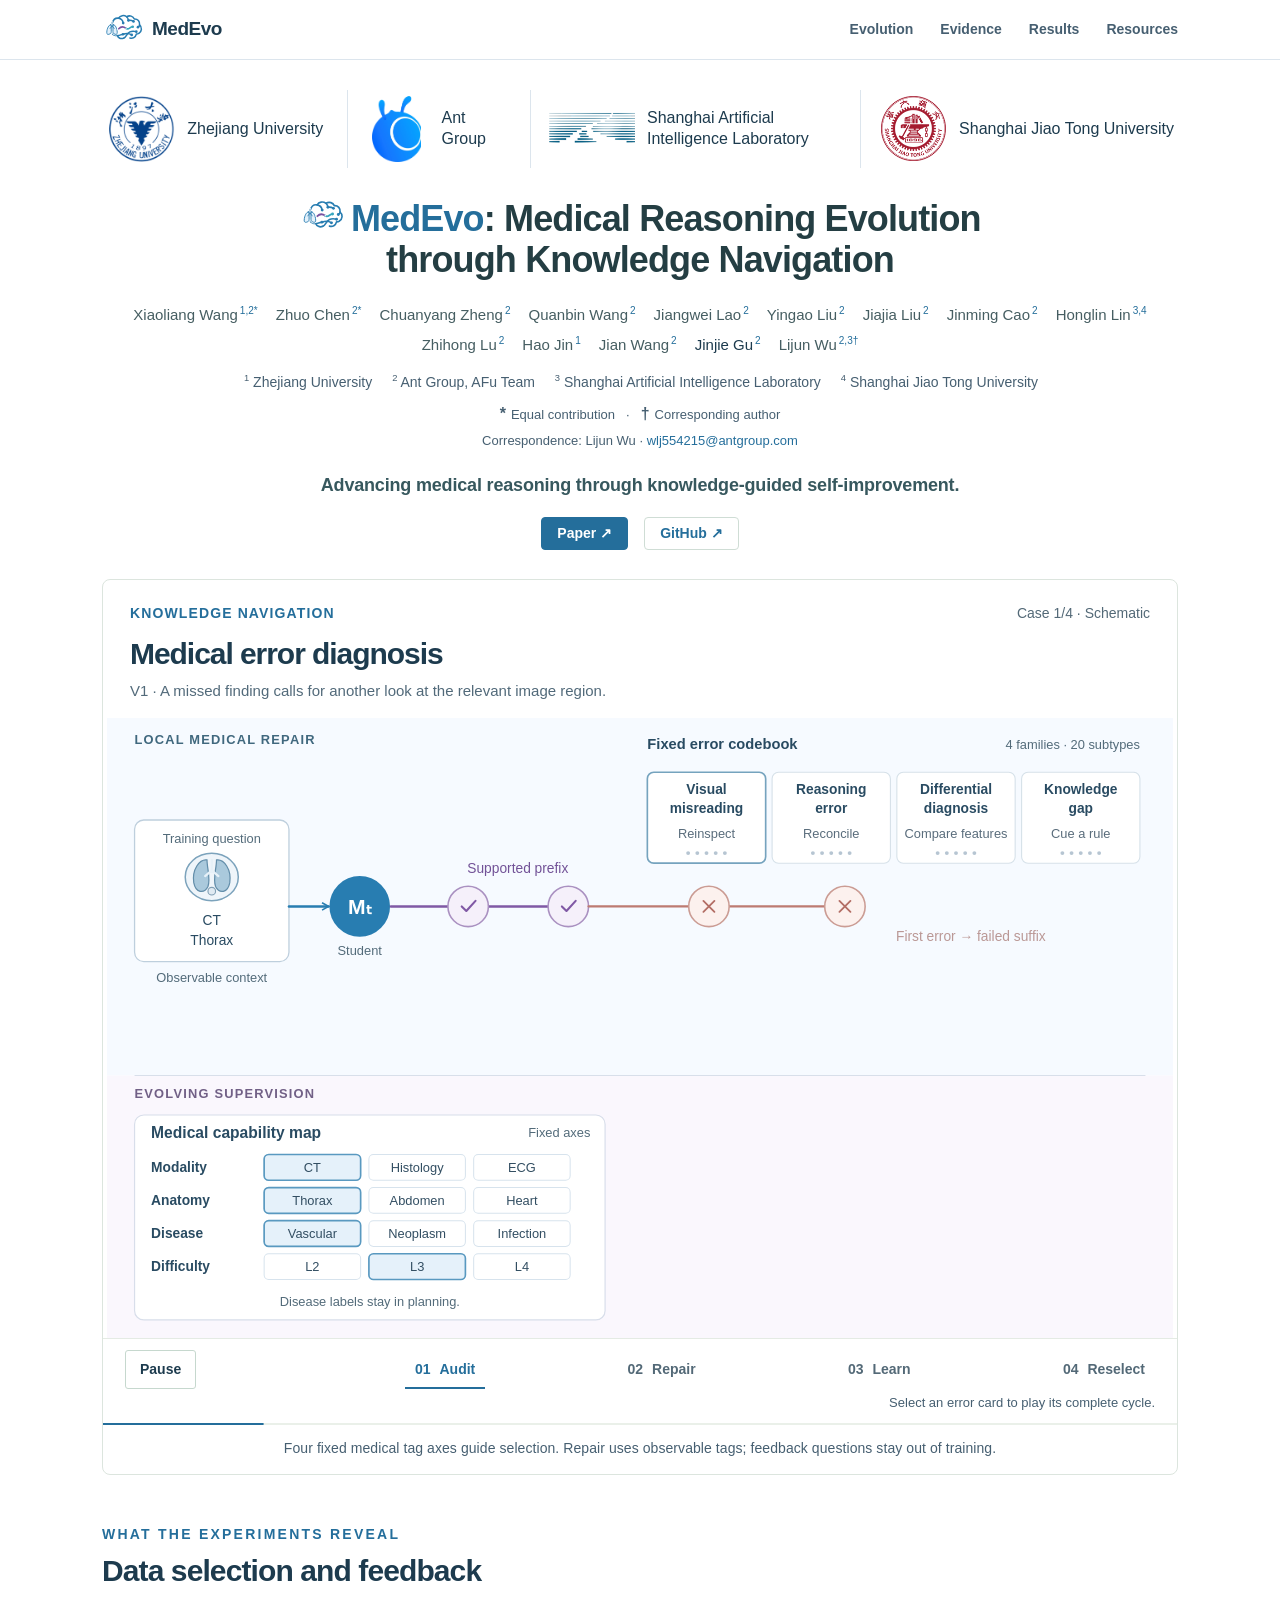
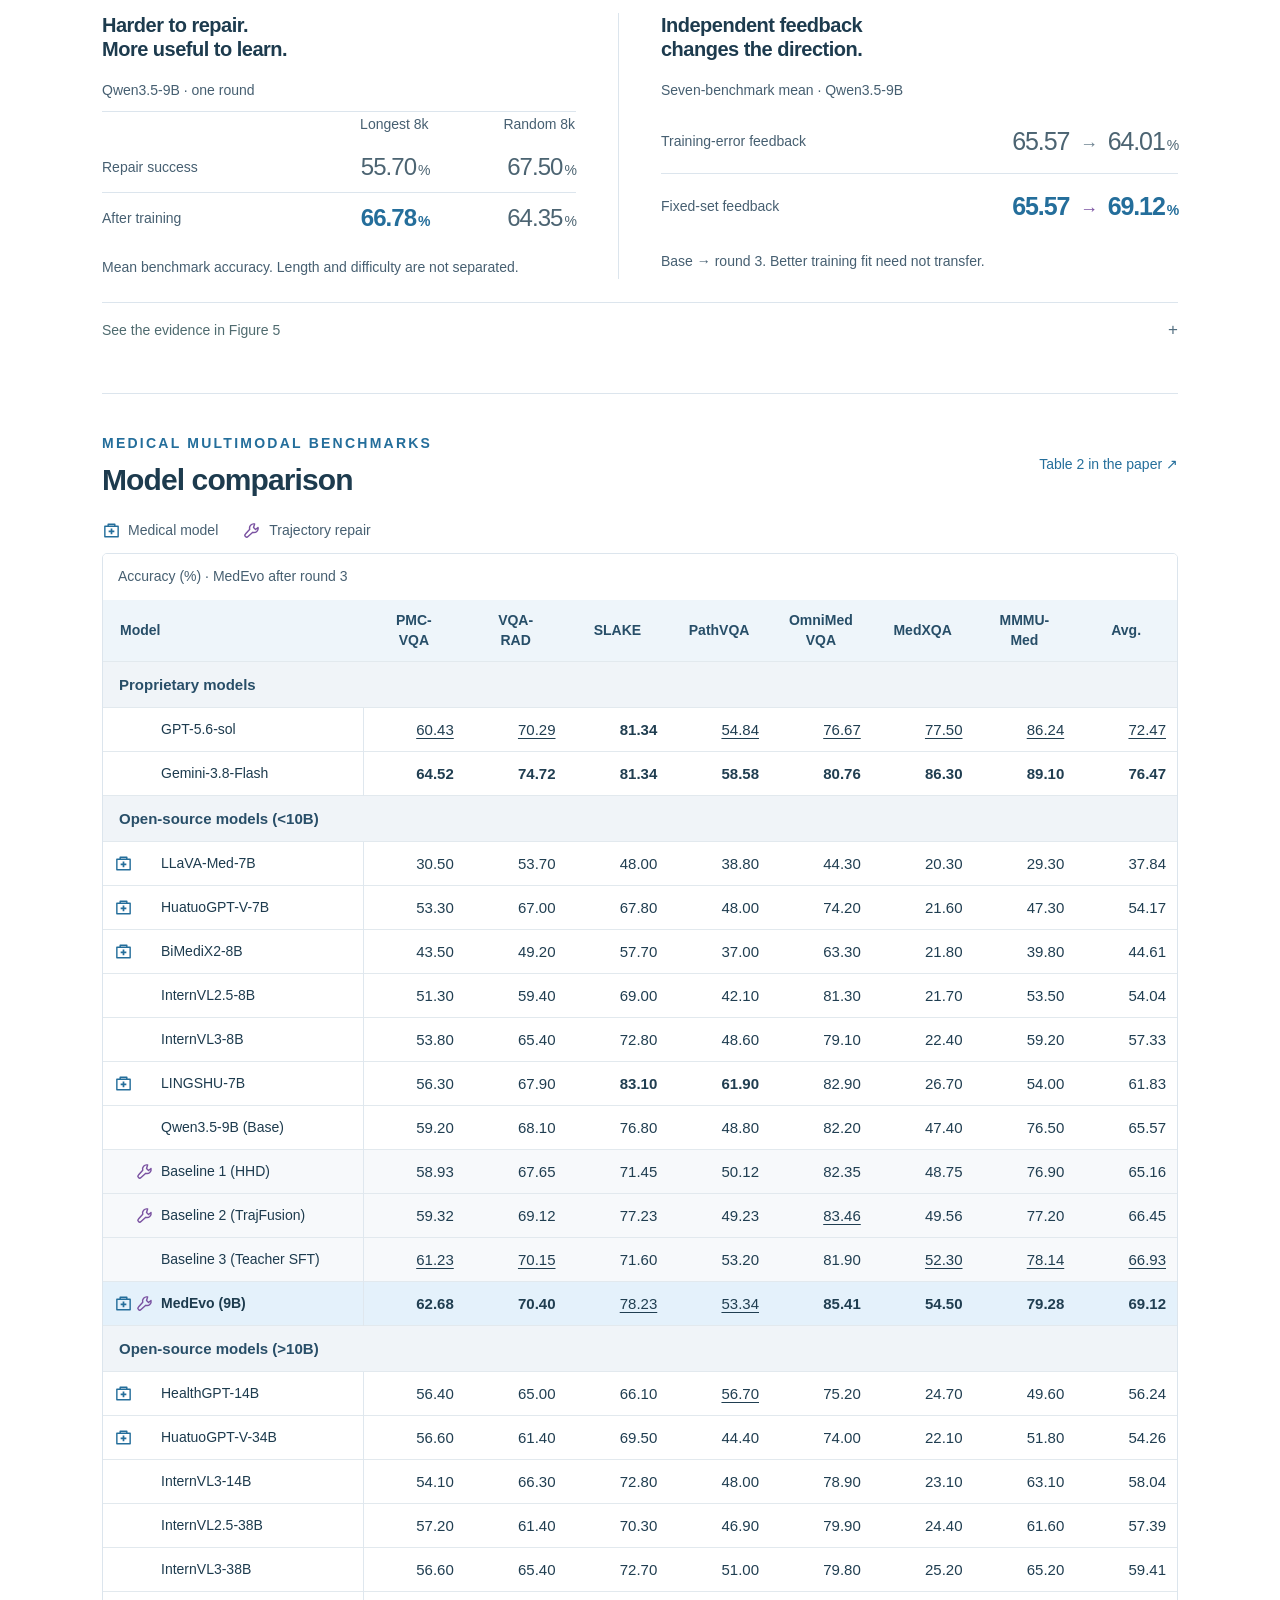
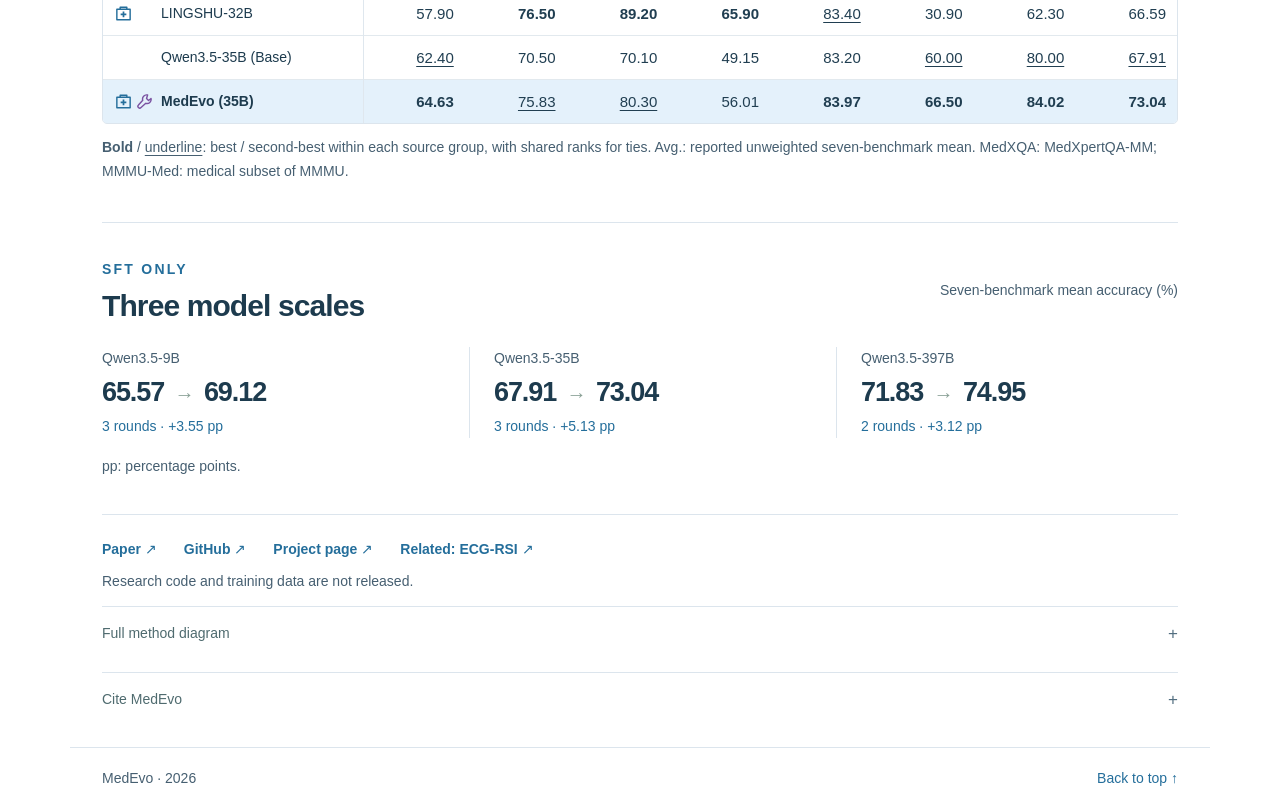
==== commit f7074d9e: "Update authors and sole correspondence Add Jinjie Gu before Lijun Wu, synchronize author metadata an" ====
--- a/docs/index.html
+++ b/docs/index.html
@@ -31,6 +31,7 @@
   <meta name="citation_author" content="Zhihong Lu">
   <meta name="citation_author" content="Hao Jin">
   <meta name="citation_author" content="Jian Wang">
+  <meta name="citation_author" content="Jinjie Gu">
   <meta name="citation_author" content="Lijun Wu">
   <meta name="citation_pdf_url" content="https://arxiv.org/pdf/2610.17690">
   <meta name="citation_publication_date" content="2026/10/13">
@@ -69,15 +70,17 @@
       <li><a href="https://openreview.net/profile?id=~Zhihong_Lu2">Zhihong Lu</a><sup>2</sup></li>
       <li><a href="https://openreview.net/profile?id=~Hao_Jin4">Hao Jin</a><sup>1</sup></li>
       <li><a href="https://openreview.net/profile?id=~Jian_Wang25">Jian Wang</a><sup>2</sup></li>
+      <li>Jinjie Gu<sup>2</sup></li>
       <li><a href="https://openreview.net/profile?id=~Lijun_Wu1">Lijun Wu</a><sup>2,3†</sup></li>
     </ul>
   <ul class="affiliations" aria-label="Author affiliations">
     <li><a href="https://www.zju.edu.cn/"><span><sup>1</sup> Zhejiang University</span></a></li>
-    <li><a href="https://www.antgroup.com/"><span><sup>2</sup> Ant Group</span></a></li>
+    <li><a href="https://www.antgroup.com/"><span><sup>2</sup> Ant Group, AFu Team</span></a></li>
     <li><a href="https://www.shlab.org.cn/"><span><sup>3</sup> Shanghai Artificial Intelligence Laboratory</span></a></li>
     <li><a href="https://www.sjtu.edu.cn/"><span><sup>4</sup> Shanghai Jiao Tong University</span></a></li>
   </ul>
   <p class="author-note"><span class="note-entry"><b class="note-symbol">*</b> Equal contribution</span><span class="note-divider" aria-hidden="true">·</span><span class="note-entry"><b class="note-symbol">†</b> Corresponding author</span></p>
+  <p class="correspondence">Correspondence: Lijun Wu · <a href="mailto:wlj554215@antgroup.com">wlj554215@antgroup.com</a></p>
   <p class="thesis">Advancing medical reasoning through knowledge-guided self-improvement.</p>
   <div class="hero-links"><a class="paper-link" href="https://arxiv.org/pdf/2610.17690">Paper ↗</a><a href="https://github.com/pork-pay/MedEvo">GitHub ↗</a></div>
 </section>
@@ -365,7 +368,7 @@
   author = {Wang, Xiaoliang and Chen, Zhuo and Zheng, Chuanyang and
             Wang, Quanbin and Lao, Jiangwei and Liu, Yingao and Liu, Jiajia and
             Cao, Jinming and Lin, Honglin and Lu, Zhihong and Jin, Hao and
-            Wang, Jian and Wu, Lijun},
+            Wang, Jian and Gu, Jinjie and Wu, Lijun},
   year   = {2026},
   eprint = {2610.17690},
   archivePrefix = {arXiv},
--- a/docs/style.css
+++ b/docs/style.css
@@ -128,3 +128,7 @@
 .animation-controls { flex-wrap: wrap; row-gap: 4px; }
 .case-control-hint { flex-basis: 100%; margin: 0; color: var(--muted); font-size: 13px; line-height: 1.5; text-align: right; }
 @media (max-width: 640px) { .case-control-hint { font-size: 12px; text-align: center; } }
+
+.hero .correspondence { margin: 7px 0 0; color: var(--muted); font-size: 13px; line-height: 1.5; }
+.hero .correspondence a { white-space: nowrap; }
+@media (max-width: 640px) { .hero .correspondence { font-size: 12px; } }
